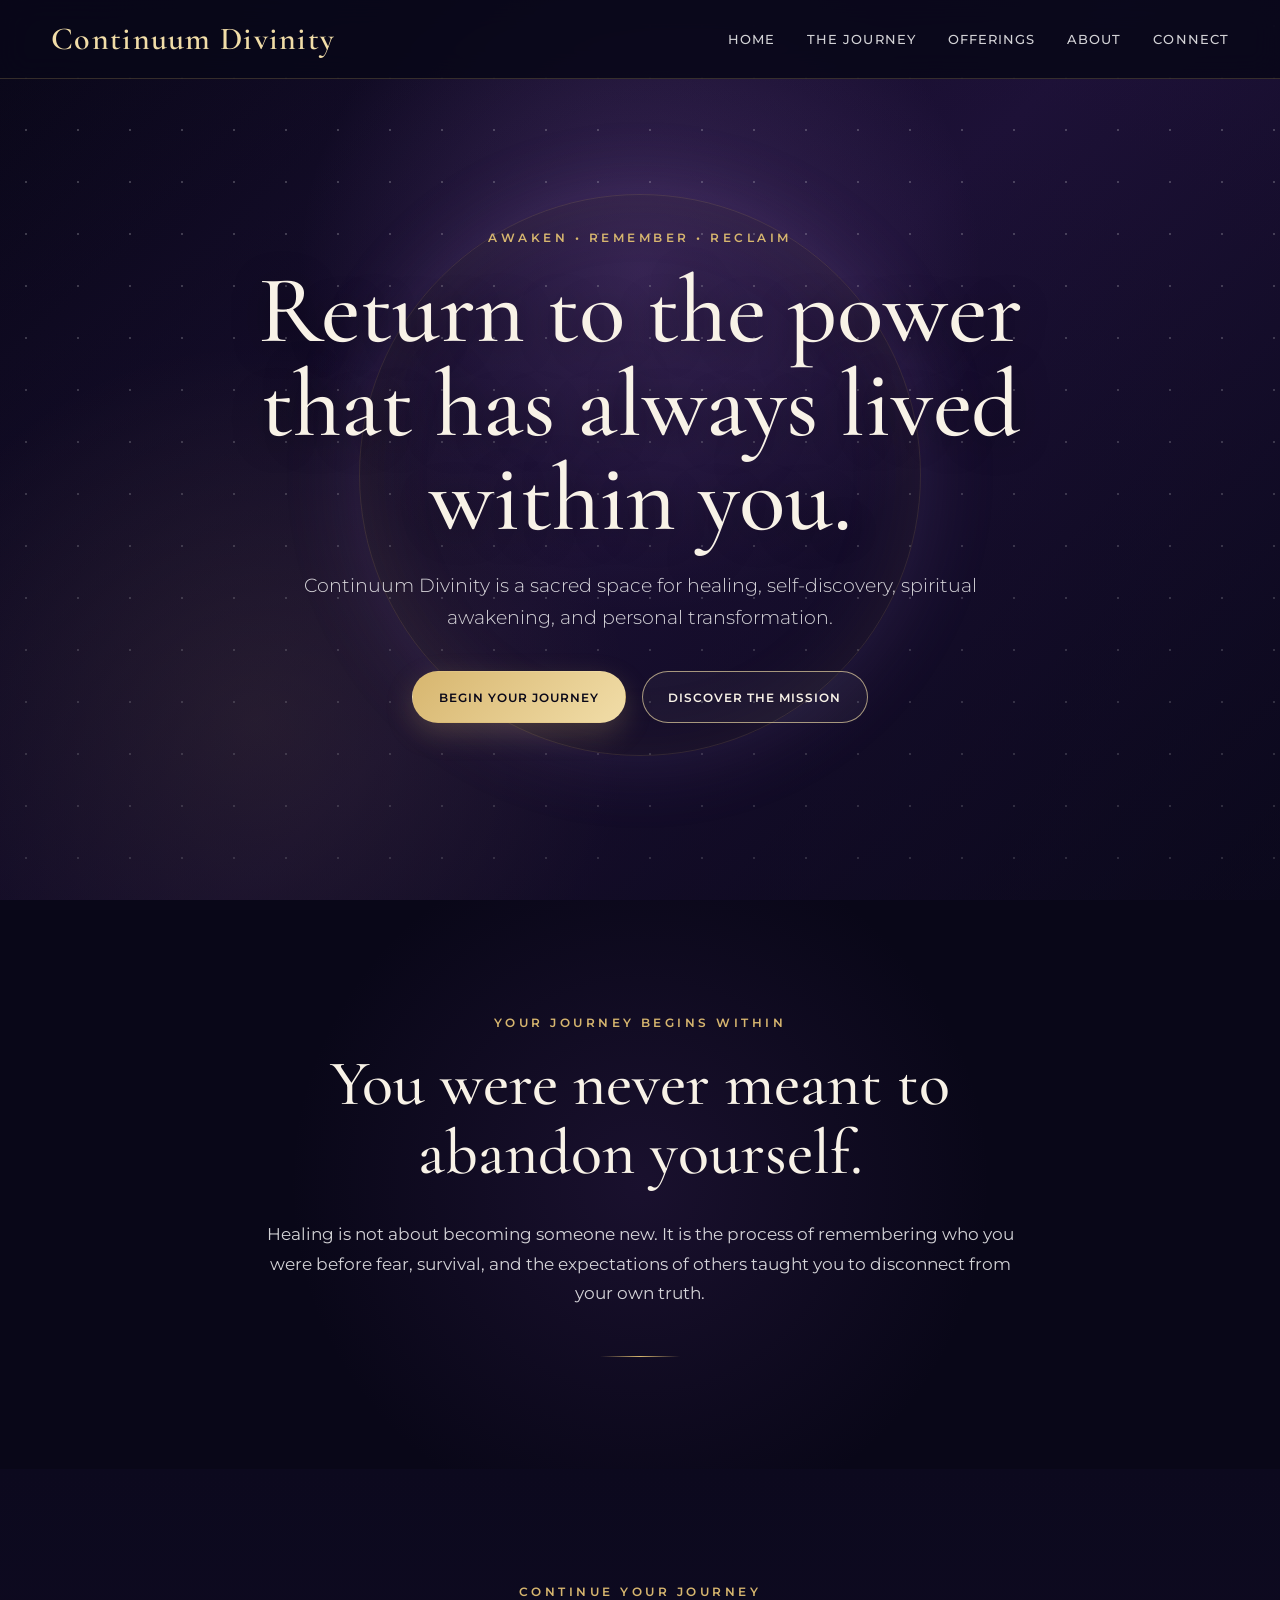
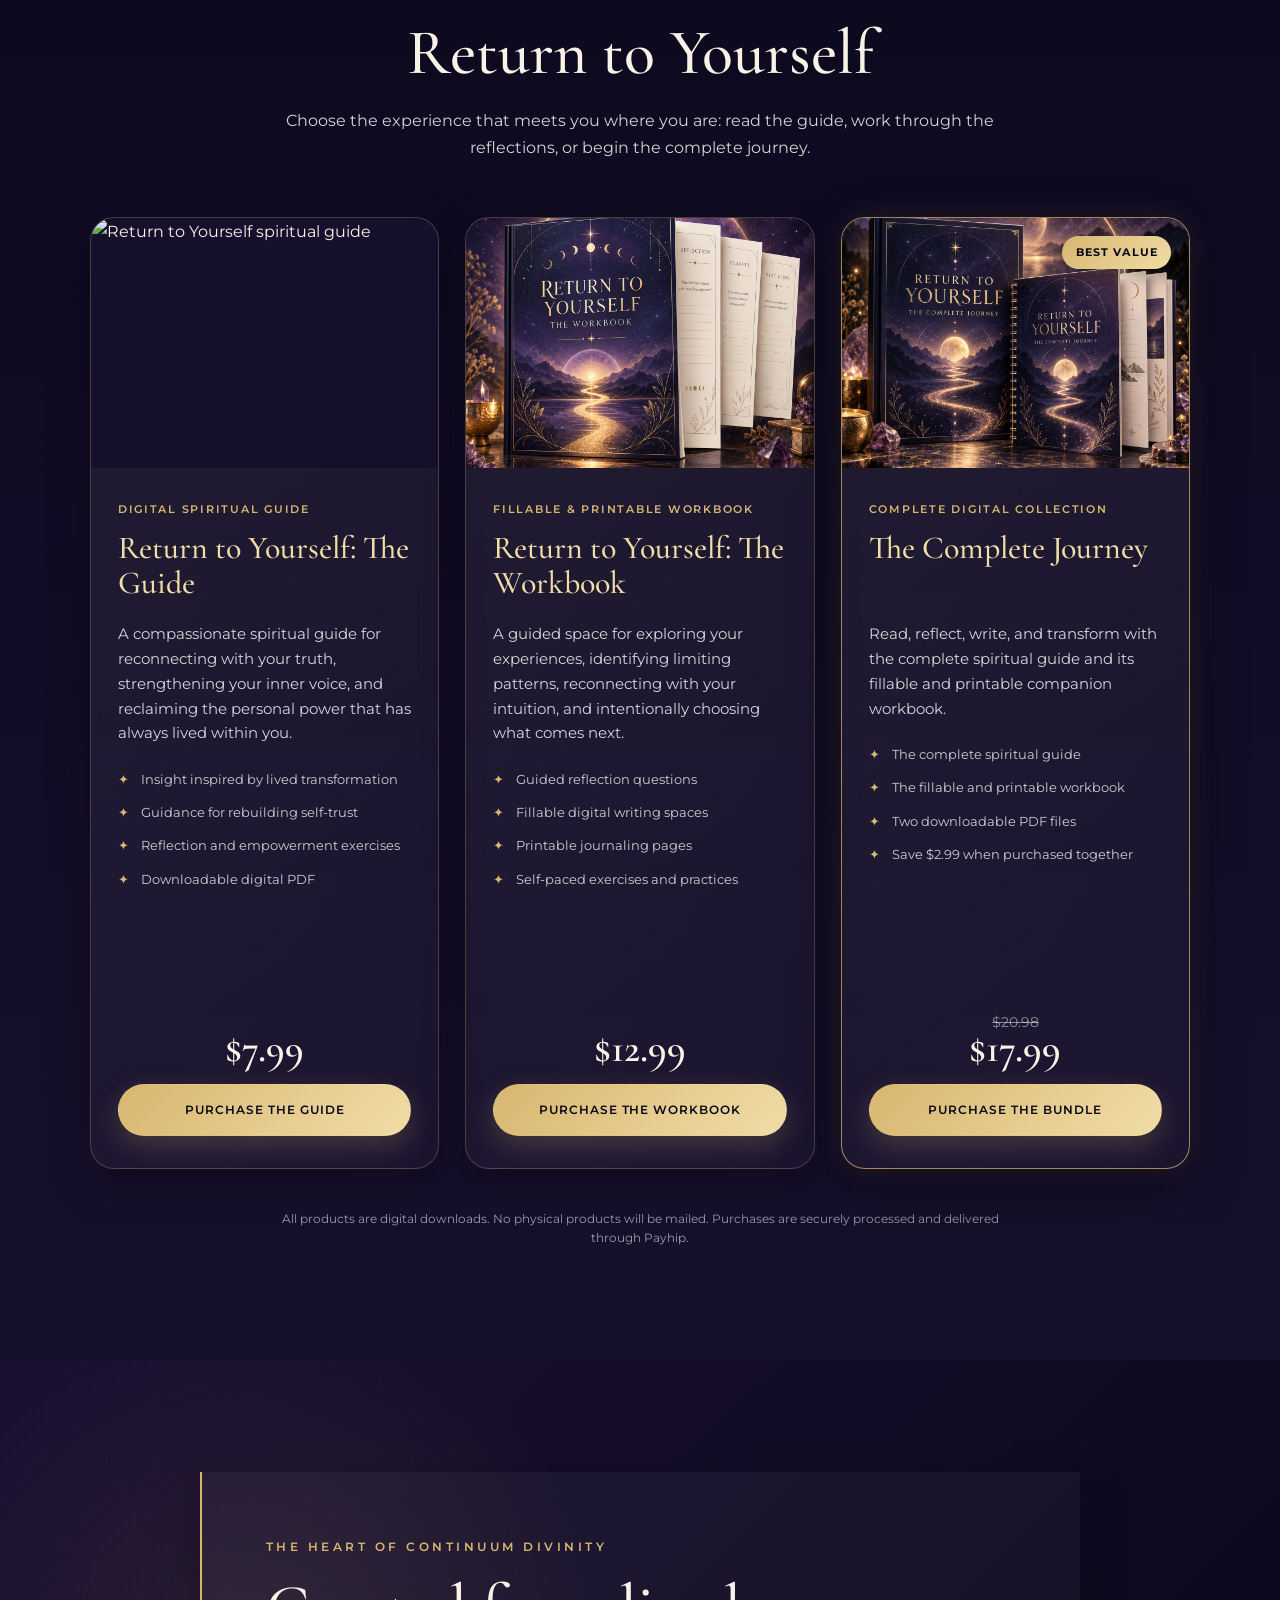
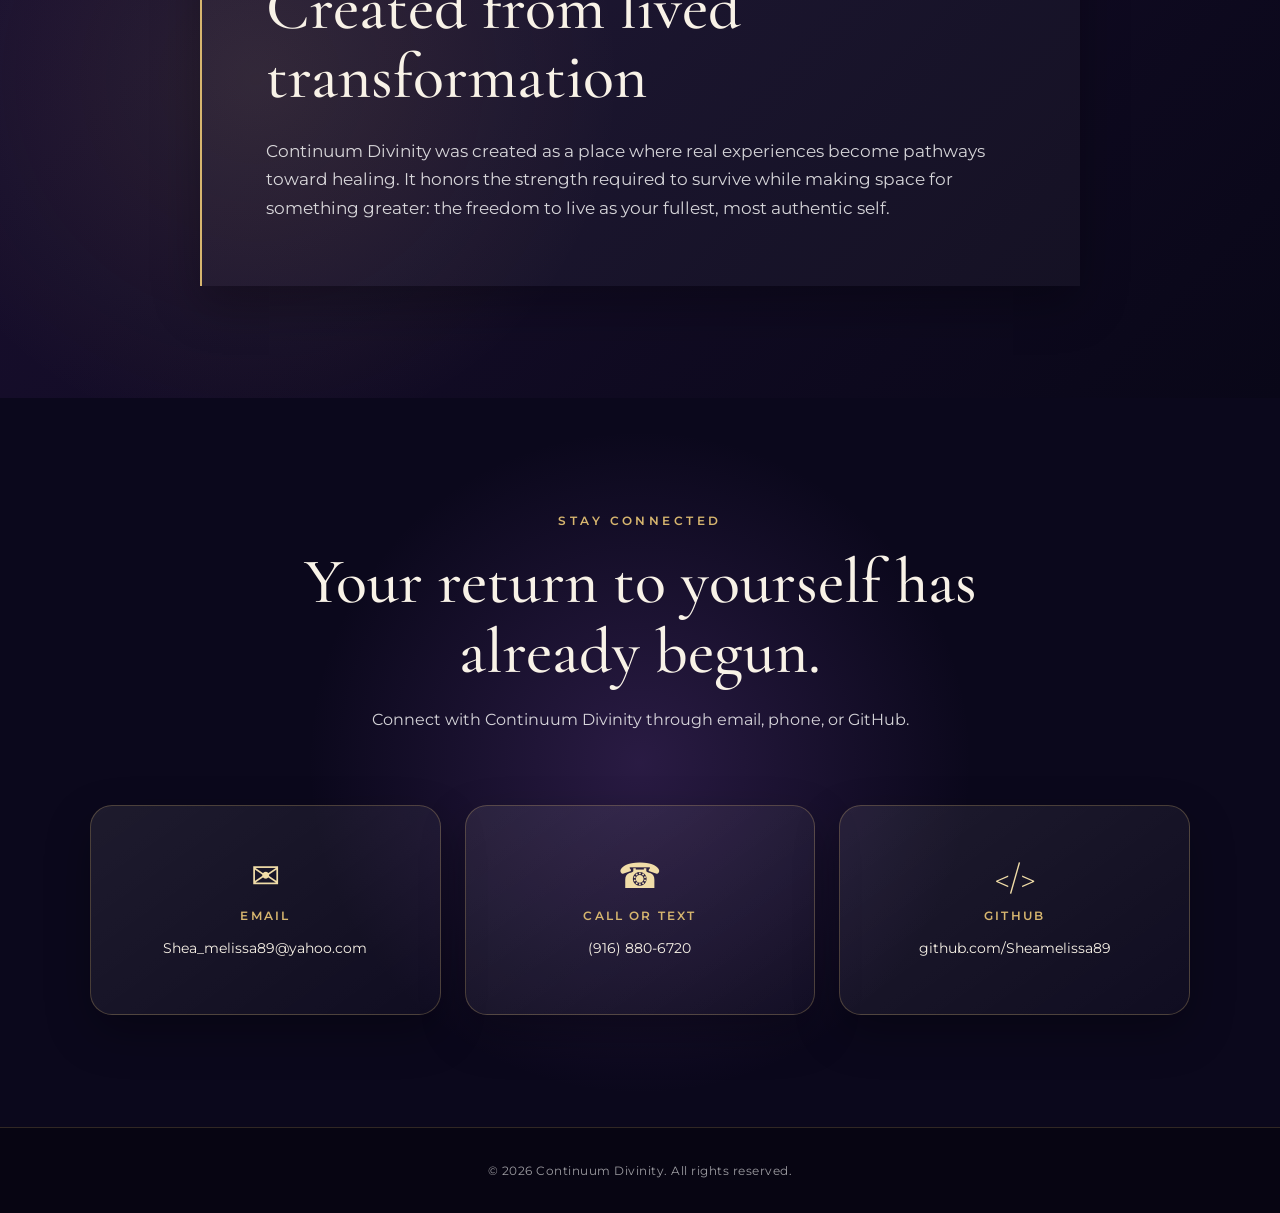
==== index.html @ f12adef7 "Add Continuum Divinity website" ====
<!DOCTYPE html>
<html lang="en">
<head>
    <meta charset="UTF-8">
    <meta name="viewport" content="width=device-width, initial-scale=1.0">

    <meta
        name="description"
        content="Continuum Divinity is a space for spiritual growth, healing, self-discovery, and reclaiming your personal power."
    >

    <title>Continuum Divinity</title>

    <link rel="stylesheet" href="style.css">
</head>

<body>
    <header class="site-header">
        <nav class="navbar">
            <a href="#home" class="logo">Continuum Divinity</a>

            <button
                class="menu-button"
                id="menuButton"
                type="button"
                aria-label="Open navigation menu"
                aria-expanded="false"
            >
                ☰
            </button>

            <ul class="nav-links" id="navLinks">
                <li><a href="#home">Home</a></li>
                <li><a href="#journey">The Journey</a></li>
                <li><a href="#offerings">Offerings</a></li>
                <li><a href="#about">About</a></li>
                <li><a href="#contact">Connect</a></li>
            </ul>
        </nav>
    </header>

    <main>
        <section class="hero" id="home">
            <div class="hero-overlay"></div>

            <div class="hero-content">
                <p class="eyebrow">Awaken • Remember • Reclaim</p>

                <h1>Return to the power that has always lived within you.</h1>

                <p class="hero-description">
                    Continuum Divinity is a sacred space for healing,
                    self-discovery, spiritual awakening, and personal
                    transformation.
                </p>

                <div class="hero-buttons">
                    <a href="#journey" class="button button-primary">
                        Begin Your Journey
                    </a>

                    <a href="#about" class="button button-secondary">
                        Discover the Mission
                    </a>
                </div>
            </div>
        </section>

        <section class="intro-section" id="journey">
            <div class="section-heading">
                <p class="eyebrow">Your journey begins within</p>
                <h2>You were never meant to abandon yourself.</h2>
            </div>

            <p class="section-text">
                Healing is not about becoming someone new. It is the process
                of remembering who you were before fear, survival, and the
                expectations of others taught you to disconnect from your
                own truth.
            </p>
        </section>

        <section class="offerings-section" id="offerings">
    <div class="section-heading">
        <p class="eyebrow">Continue your journey</p>
        <h2>Return to Yourself</h2>

        <p class="offerings-introduction">
            Choose the experience that meets you where you are:
            read the guide, work through the reflections, or begin
            the complete journey.
        </p>
    </div>

    <div class="product-grid">
        <!-- Spiritual Guide -->
        <article class="product-card">
            <div class="product-image-container">
                <img
                    src="images/guide-product.png"
                    alt="Return to Yourself spiritual guide"
                    class="product-image"
                >
            </div>

            <div class="product-content">
                <p class="product-type">Digital Spiritual Guide</p>

                <h3>Return to Yourself: The Guide</h3>

                <p class="product-description">
                    A compassionate spiritual guide for reconnecting
                    with your truth, strengthening your inner voice,
                    and reclaiming the personal power that has always
                    lived within you.
                </p>

                <ul class="product-features">
                    <li>Insight inspired by lived transformation</li>
                    <li>Guidance for rebuilding self-trust</li>
                    <li>Reflection and empowerment exercises</li>
                    <li>Downloadable digital PDF</li>
                </ul>

                <div class="product-purchase">
                    <p class="product-price">$7.99</p>

                    <a
                        href="https://payhip.com/b/JXATS"
                        class="button button-primary product-button"
                        target="_blank"
                        rel="noopener noreferrer"
                    >
                        Purchase the Guide
                    </a>
                </div>
            </div>
        </article>

        <!-- Fillable Workbook -->
        <article class="product-card">
            <div class="product-image-container">
                <img
                    src="images/workbook-product.png"
                    alt="Return to Yourself fillable and printable workbook"
                    class="product-image"
                >
            </div>

            <div class="product-content">
                <p class="product-type">Fillable & Printable Workbook</p>

                <h3>Return to Yourself: The Workbook</h3>

                <p class="product-description">
                    A guided space for exploring your experiences,
                    identifying limiting patterns, reconnecting with
                    your intuition, and intentionally choosing what
                    comes next.
                </p>

                <ul class="product-features">
                    <li>Guided reflection questions</li>
                    <li>Fillable digital writing spaces</li>
                    <li>Printable journaling pages</li>
                    <li>Self-paced exercises and practices</li>
                </ul>

                <div class="product-purchase">
                    <p class="product-price">$12.99</p>

                    <a
                        href="https://payhip.com/b/1yG0b"
                        class="button button-primary product-button"
                        target="_blank"
                        rel="noopener noreferrer"
                    >
                        Purchase the Workbook
                    </a>
                </div>
            </div>
        </article>

        <!-- Complete Bundle -->
        <article class="product-card featured-product">
            <div class="best-value-badge">Best Value</div>

            <div class="product-image-container">
                <img
                    src="images/bundle-product.png"
                    alt="Return to Yourself complete guide and workbook bundle"
                    class="product-image"
                >
            </div>

            <div class="product-content">
                <p class="product-type">Complete Digital Collection</p>

                <h3>The Complete Journey</h3>

                <p class="product-description">
                    Read, reflect, write, and transform with the complete
                    spiritual guide and its fillable and printable
                    companion workbook.
                </p>

                <ul class="product-features">
                    <li>The complete spiritual guide</li>
                    <li>The fillable and printable workbook</li>
                    <li>Two downloadable PDF files</li>
                    <li>Save $2.99 when purchased together</li>
                </ul>

                <div class="product-purchase">
                    <p class="original-price">$20.98</p>
                    <p class="product-price">$17.99</p>

                    <a
                        href="https://payhip.com/b/J2A14"
                        class="button button-primary product-button"
                        target="_blank"
                        rel="noopener noreferrer"
                    >
                        Purchase the Bundle
                    </a>
                </div>
            </div>
        </article>
    </div>

    <p class="digital-product-notice">
        All products are digital downloads. No physical products
        will be mailed. Purchases are securely processed and delivered
        through Payhip.
    </p>
</section>

        <section class="about-section" id="about">
            <div class="about-content">
                <p class="eyebrow">The heart of Continuum Divinity</p>
                <h2>Created from lived transformation</h2>

                <p>
                    Continuum Divinity was created as a place where real
                    experiences become pathways toward healing. It honors the
                    strength required to survive while making space for something
                    greater: the freedom to live as your fullest, most authentic
                    self.
                </p>
            </div>
        </section>

        <section class="contact-section" id="contact">
    <div class="section-heading">
        <p class="eyebrow">Stay connected</p>
        <h2>Your return to yourself has already begun.</h2>

        <p class="contact-introduction">
            Connect with Continuum Divinity through email, phone, or GitHub.
        </p>
    </div>

    <div class="contact-grid">
        <a
            href="mailto:Shea_melissa89@yahoo.com"
            class="contact-card"
            aria-label="Email Continuum Divinity"
        >
            <span class="contact-icon">✉</span>
            <span class="contact-label">Email</span>
            <span class="contact-detail">
                Shea_melissa89@yahoo.com
            </span>
        </a>

        <a
            href="tel:+19168806720"
            class="contact-card"
            aria-label="Call Continuum Divinity"
        >
            <span class="contact-icon">☎</span>
            <span class="contact-label">Call or Text</span>
            <span class="contact-detail">
                (916) 880-6720
            </span>
        </a>

        <a
            href="https://github.com/Sheamelissa89"
            class="contact-card"
            target="_blank"
            rel="noopener noreferrer"
            aria-label="Visit Shea's GitHub profile"
        >
            <span class="contact-icon">&lt;/&gt;</span>
            <span class="contact-label">GitHub</span>
            <span class="contact-detail">
                github.com/Sheamelissa89
            </span>
        </a>
    </div>
        </section>

    </main>

    <footer class="site-footer">
        <p>
            &copy; <span id="currentYear"></span> Continuum Divinity.
            All rights reserved.
        </p>
    </footer>

    <script src="script.js"></script>
</body>
</html>
---- style.css ----
/* Google Fonts */
@import url("https://fonts.googleapis.com/css2?family=Cormorant+Garamond:wght@400;500;600;700&family=Montserrat:wght@300;400;500;600&display=swap");

/* ---------- Global Styles ---------- */

:root {
    --midnight: #090718;
    --deep-purple: #17102d;
    --purple: #4a2d73;
    --lavender: #b9a3d5;
    --gold: #d7b66f;
    --light-gold: #f1dda8;
    --cream: #f8f2e7;
    --white: #ffffff;
    --soft-white: rgba(255, 255, 255, 0.82);
    --glass: rgba(24, 15, 48, 0.72);
    --shadow: 0 18px 45px rgba(0, 0, 0, 0.28);
}

* {
    box-sizing: border-box;
    margin: 0;
    padding: 0;
}

html {
    scroll-behavior: smooth;
}

body {
    background-color: var(--midnight);
    color: var(--cream);
    font-family: "Montserrat", sans-serif;
    line-height: 1.7;
    overflow-x: hidden;
}

h1,
h2,
h3,
.logo {
    font-family: "Cormorant Garamond", serif;
}

a {
    color: inherit;
    text-decoration: none;
}

button,
a {
    -webkit-tap-highlight-color: transparent;
}

section {
    scroll-margin-top: 85px;
}

/* ---------- Navigation ---------- */

.site-header {
    position: fixed;
    top: 0;
    left: 0;
    z-index: 1000;
    width: 100%;
    background: rgba(9, 7, 24, 0.88);
    border-bottom: 1px solid rgba(215, 182, 111, 0.22);
    backdrop-filter: blur(14px);
}

.navbar {
    width: min(1180px, 92%);
    min-height: 78px;
    margin: 0 auto;
    display: flex;
    align-items: center;
    justify-content: space-between;
    gap: 2rem;
}

.logo {
    color: var(--light-gold);
    font-size: clamp(1.55rem, 3vw, 2rem);
    font-weight: 600;
    letter-spacing: 0.04em;
    white-space: nowrap;
}

.nav-links {
    display: flex;
    align-items: center;
    gap: 2rem;
    list-style: none;
}

.nav-links a {
    position: relative;
    color: var(--soft-white);
    font-size: 0.82rem;
    font-weight: 500;
    letter-spacing: 0.08em;
    text-transform: uppercase;
    transition: color 0.3s ease;
}

.nav-links a::after {
    position: absolute;
    right: 0;
    bottom: -7px;
    left: 0;
    width: 0;
    height: 1px;
    margin: auto;
    background-color: var(--gold);
    content: "";
    transition: width 0.3s ease;
}

.nav-links a:hover,
.nav-links a:focus {
    color: var(--light-gold);
}

.nav-links a:hover::after,
.nav-links a:focus::after {
    width: 100%;
}

.menu-button {
    display: none;
    border: 0;
    background: transparent;
    color: var(--light-gold);
    cursor: pointer;
    font-size: 1.8rem;
}

/* ---------- Hero Section ---------- */

.hero {
    position: relative;
    min-height: 100vh;
    padding: 130px 7% 80px;
    display: flex;
    align-items: center;
    justify-content: center;
    isolation: isolate;
    overflow: hidden;
    text-align: center;
    background:
        radial-gradient(
            circle at 50% 30%,
            rgba(151, 105, 197, 0.32),
            transparent 38%
        ),
        radial-gradient(
            circle at 20% 80%,
            rgba(215, 182, 111, 0.15),
            transparent 30%
        ),
        linear-gradient(135deg, #090718 0%, #21133d 52%, #0d0a20 100%);
}

.hero::before {
    position: absolute;
    z-index: -2;
    inset: 0;
    opacity: 0.32;
    background-image:
        radial-gradient(circle, rgba(255, 255, 255, 0.8) 1px, transparent 1px);
    background-size: 52px 52px;
    content: "";
}

.hero::after {
    position: absolute;
    z-index: -1;
    width: 560px;
    height: 560px;
    border: 1px solid rgba(215, 182, 111, 0.16);
    border-radius: 50%;
    box-shadow:
        0 0 80px rgba(162, 118, 211, 0.16),
        inset 0 0 80px rgba(215, 182, 111, 0.08);
    content: "";
}

.hero-overlay {
    position: absolute;
    z-index: -1;
    inset: 0;
    background: linear-gradient(
        to bottom,
        rgba(9, 7, 24, 0.12),
        rgba(9, 7, 24, 0.48)
    );
}

.hero-content {
    position: relative;
    z-index: 2;
    width: min(870px, 100%);
    padding: 3rem;
}

.eyebrow {
    margin-bottom: 1rem;
    color: var(--gold);
    font-size: 0.78rem;
    font-weight: 600;
    letter-spacing: 0.28em;
    text-transform: uppercase;
}

.hero h1 {
    margin-bottom: 1.5rem;
    color: var(--cream);
    font-size: clamp(3.2rem, 7.5vw, 6.5rem);
    font-weight: 500;
    line-height: 0.98;
    text-shadow: 0 5px 35px rgba(0, 0, 0, 0.45);
}

.hero-description {
    max-width: 700px;
    margin: 0 auto 2.3rem;
    color: var(--soft-white);
    font-size: clamp(1rem, 2vw, 1.18rem);
    font-weight: 300;
}

.hero-buttons {
    display: flex;
    flex-wrap: wrap;
    justify-content: center;
    gap: 1rem;
}

/* ---------- Buttons ---------- */

.button {
    min-width: 195px;
    padding: 0.9rem 1.6rem;
    display: inline-flex;
    align-items: center;
    justify-content: center;
    border: 1px solid transparent;
    border-radius: 50px;
    font-size: 0.78rem;
    font-weight: 600;
    letter-spacing: 0.08em;
    text-transform: uppercase;
    transition:
        transform 0.3s ease,
        background-color 0.3s ease,
        color 0.3s ease,
        box-shadow 0.3s ease;
}

.button:hover,
.button:focus {
    transform: translateY(-3px);
}

.button-primary {
    background: linear-gradient(135deg, var(--gold), var(--light-gold));
    color: var(--midnight);
    box-shadow: 0 10px 28px rgba(215, 182, 111, 0.22);
}

.button-primary:hover,
.button-primary:focus {
    box-shadow: 0 14px 35px rgba(215, 182, 111, 0.36);
}

.button-secondary {
    border-color: rgba(241, 221, 168, 0.65);
    background-color: rgba(255, 255, 255, 0.04);
    color: var(--cream);
}

.button-secondary:hover,
.button-secondary:focus {
    background-color: var(--cream);
    color: var(--midnight);
}

/* ---------- Shared Section Styles ---------- */

.intro-section,
.offerings-section,
.about-section,
.contact-section {
    padding: 7rem 7%;
}

.section-heading {
    max-width: 780px;
    margin: 0 auto 2rem;
    text-align: center;
}

.section-heading h2,
.about-content h2 {
    color: var(--cream);
    font-size: clamp(2.5rem, 5vw, 4.2rem);
    font-weight: 500;
    line-height: 1.08;
}

.section-text {
    max-width: 760px;
    margin: 0 auto;
    color: var(--soft-white);
    font-size: 1.08rem;
    text-align: center;
}

/* ---------- Journey Introduction ---------- */

.intro-section {
    position: relative;
    background:
        radial-gradient(
            circle at center,
            rgba(92, 54, 133, 0.2),
            transparent 50%
        ),
        var(--midnight);
}

.intro-section::after {
    width: 80px;
    height: 1px;
    margin: 3rem auto 0;
    display: block;
    background: linear-gradient(
        to right,
        transparent,
        var(--gold),
        transparent
    );
    content: "";
}

/* ---------- Offerings ---------- */

.offerings-section {
    background: linear-gradient(180deg, #0c091e 0%, #17102d 100%);
}

.card-grid {
    width: min(1150px, 100%);
    margin: 3.5rem auto 0;
    display: grid;
    grid-template-columns: repeat(3, 1fr);
    gap: 1.5rem;
}

.offering-card {
    min-height: 285px;
    padding: 2.5rem 2rem;
    display: flex;
    flex-direction: column;
    justify-content: center;
    border: 1px solid rgba(215, 182, 111, 0.22);
    border-radius: 22px;
    background:
        linear-gradient(
            145deg,
            rgba(255, 255, 255, 0.07),
            rgba(255, 255, 255, 0.02)
        );
    box-shadow: var(--shadow);
    transition:
        transform 0.35s ease,
        border-color 0.35s ease;
}

.offering-card:hover {
    transform: translateY(-8px);
    border-color: rgba(215, 182, 111, 0.58);
}

.offering-card h3 {
    margin-bottom: 1rem;
    color: var(--light-gold);
    font-size: 2rem;
    font-weight: 500;
}

.offering-card p {
    color: var(--soft-white);
    font-size: 0.95rem;
}
/* ---------- Product Storefront ---------- */

.offerings-introduction {
    max-width: 720px;
    margin: 1.25rem auto 0;
    color: var(--soft-white);
    font-size: 1rem;
}

.product-grid {
    width: min(1250px, 100%);
    margin: 3.5rem auto 0;
    display: grid;
    grid-template-columns: repeat(3, 1fr);
    align-items: stretch;
    gap: 1.6rem;
}

.product-card {
    position: relative;
    display: flex;
    flex-direction: column;
    overflow: hidden;
    border: 1px solid rgba(215, 182, 111, 0.25);
    border-radius: 24px;
    background:
        linear-gradient(
            145deg,
            rgba(255, 255, 255, 0.075),
            rgba(255, 255, 255, 0.025)
        );
    box-shadow: var(--shadow);
    transition:
        transform 0.35s ease,
        border-color 0.35s ease,
        box-shadow 0.35s ease;
}

.product-card:hover {
    transform: translateY(-8px);
    border-color: rgba(215, 182, 111, 0.65);
    box-shadow: 0 24px 55px rgba(0, 0, 0, 0.38);
}

.featured-product {
    border-color: rgba(215, 182, 111, 0.7);
    box-shadow:
        0 20px 55px rgba(0, 0, 0, 0.38),
        0 0 28px rgba(215, 182, 111, 0.12);
}

.best-value-badge {
    position: absolute;
    top: 18px;
    right: 18px;
    z-index: 3;
    padding: 0.45rem 0.85rem;
    border-radius: 50px;
    background: linear-gradient(
        135deg,
        var(--gold),
        var(--light-gold)
    );
    color: var(--midnight);
    font-size: 0.68rem;
    font-weight: 700;
    letter-spacing: 0.1em;
    text-transform: uppercase;
    box-shadow: 0 8px 20px rgba(0, 0, 0, 0.25);
}

.product-image-container {
    position: relative;
    aspect-ratio: 1 / 1;
    overflow: hidden;
    background-color: var(--deep-purple);
}

.product-image {
    width: 100%;
    height: 100%;
    display: block;
    object-fit: cover;
    transition: transform 0.5s ease;
}

.product-card:hover .product-image {
    transform: scale(1.035);
}

.product-content {
    height: 100%;
    padding: 2rem 1.7rem;
    display: flex;
    flex-direction: column;
}

.product-type {
    margin-bottom: 0.7rem;
    color: var(--gold);
    font-size: 0.68rem;
    font-weight: 600;
    letter-spacing: 0.16em;
    text-transform: uppercase;
}

.product-card h3 {
    min-height: 4.8rem;
    margin-bottom: 1rem;
    color: var(--light-gold);
    font-size: 2rem;
    font-weight: 500;
    line-height: 1.1;
}

.product-description {
    margin-bottom: 1.35rem;
    color: var(--soft-white);
    font-size: 0.91rem;
}

.product-features {
    margin: 0 0 1.8rem;
    padding: 0;
    list-style: none;
}

.product-features li {
    position: relative;
    margin-bottom: 0.65rem;
    padding-left: 1.45rem;
    color: rgba(255, 255, 255, 0.78);
    font-size: 0.84rem;
}

.product-features li::before {
    position: absolute;
    top: 0;
    left: 0;
    color: var(--gold);
    content: "✦";
}

.product-purchase {
    margin-top: auto;
    text-align: center;
}

.original-price {
    margin-bottom: -0.4rem;
    color: rgba(255, 255, 255, 0.5);
    font-size: 0.85rem;
    text-decoration: line-through;
}

.product-price {
    margin-bottom: 1rem;
    color: var(--cream);
    font-family: "Cormorant Garamond", serif;
    font-size: 2.5rem;
    font-weight: 600;
    line-height: 1;
}

.product-button {
    width: 100%;
    min-width: 0;
}

.digital-product-notice {
    max-width: 760px;
    margin: 2.5rem auto 0;
    color: rgba(255, 255, 255, 0.58);
    font-size: 0.76rem;
    line-height: 1.6;
    text-align: center;
}

/* ---------- About ---------- */

.about-section {
    position: relative;
    display: flex;
    align-items: center;
    justify-content: center;
    background:
        radial-gradient(
            circle at 20% 50%,
            rgba(215, 182, 111, 0.11),
            transparent 34%
        ),
        linear-gradient(135deg, #1b1032, #090718);
}

.about-content {
    width: min(880px, 100%);
    padding: 4rem;
    border-left: 2px solid var(--gold);
    background: rgba(255, 255, 255, 0.035);
    box-shadow: var(--shadow);
}

.about-content h2 {
    margin-bottom: 1.6rem;
}

.about-content p:last-child {
    color: var(--soft-white);
    font-size: 1.05rem;
}

/* ---------- Contact ---------- */

.contact-section {
    min-height: 480px;
    display: flex;
    flex-direction: column;
    align-items: center;
    justify-content: center;
    background:
        radial-gradient(
            circle at center,
            rgba(121, 76, 169, 0.28),
            transparent 45%
        ),
        #0b081c;
    text-align: center;
}
/* ---------- Contact Information ---------- */

.contact-introduction {
    max-width: 650px;
    margin: 1.25rem auto 0;
    color: var(--soft-white);
    font-size: 1rem;
}

.contact-grid {
    width: min(1100px, 100%);
    margin-top: 2.5rem;
    display: grid;
    grid-template-columns: repeat(3, 1fr);
    gap: 1.5rem;
}

.contact-card {
    min-height: 210px;
    padding: 2rem 1.4rem;
    display: flex;
    flex-direction: column;
    align-items: center;
    justify-content: center;
    border: 1px solid rgba(215, 182, 111, 0.28);
    border-radius: 22px;
    background:
        linear-gradient(
            145deg,
            rgba(255, 255, 255, 0.08),
            rgba(255, 255, 255, 0.025)
        );
    box-shadow: var(--shadow);
    transition:
        transform 0.35s ease,
        border-color 0.35s ease,
        background-color 0.35s ease;
}

.contact-card:hover,
.contact-card:focus {
    transform: translateY(-7px);
    border-color: var(--gold);
    background-color: rgba(215, 182, 111, 0.08);
}

.contact-icon {
    margin-bottom: 0.75rem;
    color: var(--light-gold);
    font-family: "Cormorant Garamond", serif;
    font-size: 2.2rem;
    line-height: 1;
}

.contact-label {
    margin-bottom: 0.55rem;
    color: var(--gold);
    font-size: 0.76rem;
    font-weight: 600;
    letter-spacing: 0.18em;
    text-transform: uppercase;
}

.contact-detail {
    max-width: 100%;
    color: var(--cream);
    font-size: 0.9rem;
    overflow-wrap: anywhere;
}

/* ---------- Footer ---------- */

.site-footer {
    padding: 2rem 7%;
    border-top: 1px solid rgba(215, 182, 111, 0.2);
    background-color: #070512;
    color: rgba(255, 255, 255, 0.6);
    font-size: 0.78rem;
    letter-spacing: 0.04em;
    text-align: center;
}

/* ---------- Tablet ---------- */

@media (max-width: 900px) {
    .menu-button {
        display: block;
    }

    .contact-grid {
        grid-template-columns: 1fr;
        max-width: 620px;
    }

    .contact-card {
        min-height: 175px;
    }

    .nav-links {
        position: absolute;
        top: 78px;

.contact-card {
    min-height: 175px;
} 
    }

    .nav-links {
        position: absolute;
        top: 78px;
        right: 0;
        left: 0;
        padding: 2rem;
        display: none;
        flex-direction: column;
        gap: 1.4rem;
        border-bottom: 1px solid rgba(215, 182, 111, 0.2);
        background-color: rgba(9, 7, 24, 0.98);
    }

    .nav-links.active {
        display: flex;
    }

    .card-grid {
        grid-template-columns: 1fr;
        max-width: 620px;
    }

    .offering-card {
        min-height: auto;
    }
}

/* ---------- Mobile ---------- */

@media (max-width: 600px) {
    .navbar {
        min-height: 70px;
    }

    .logo {
        font-size: 1.45rem;
    }

    .nav-links {
        top: 70px;
    }

    .hero {
        min-height: 100svh;
        padding: 110px 6% 70px;
    }

    .hero::after {
        width: 340px;
        height: 340px;
    }

    .hero-content {
        padding: 1rem 0;
    }

    .hero h1 {
        font-size: clamp(3rem, 15vw, 4.3rem);
    }

    .hero-buttons {
        flex-direction: column;
        align-items: center;
    }

    .button {
        width: min(290px, 100%);
    }

    .intro-section,
    .offerings-section,
    .about-section,
    .contact-section {
        padding: 5rem 6%;
    }

    .about-content {
        padding: 2.2rem 1.6rem;
    }
}

/* ---------- Reduced Motion Accessibility ---------- */

@media (prefers-reduced-motion: reduce) {
    html {
        scroll-behavior: auto;
    }

    *,
    *::before,
    *::after {
        transition-duration: 0.01ms !important;
    }
}
/* Product Storefront Responsive Layout */

@media (max-width: 1000px) {
    .product-grid {
        max-width: 680px;
        grid-template-columns: 1fr;
    }

    .product-card h3 {
        min-height: auto;
    }
}

@media (max-width: 600px) {
    .product-content {
        padding: 1.7rem 1.3rem;
    }

    .product-card h3 {
        font-size: 1.8rem;
    }

    .product-price {
        font-size: 2.2rem;
    }
}
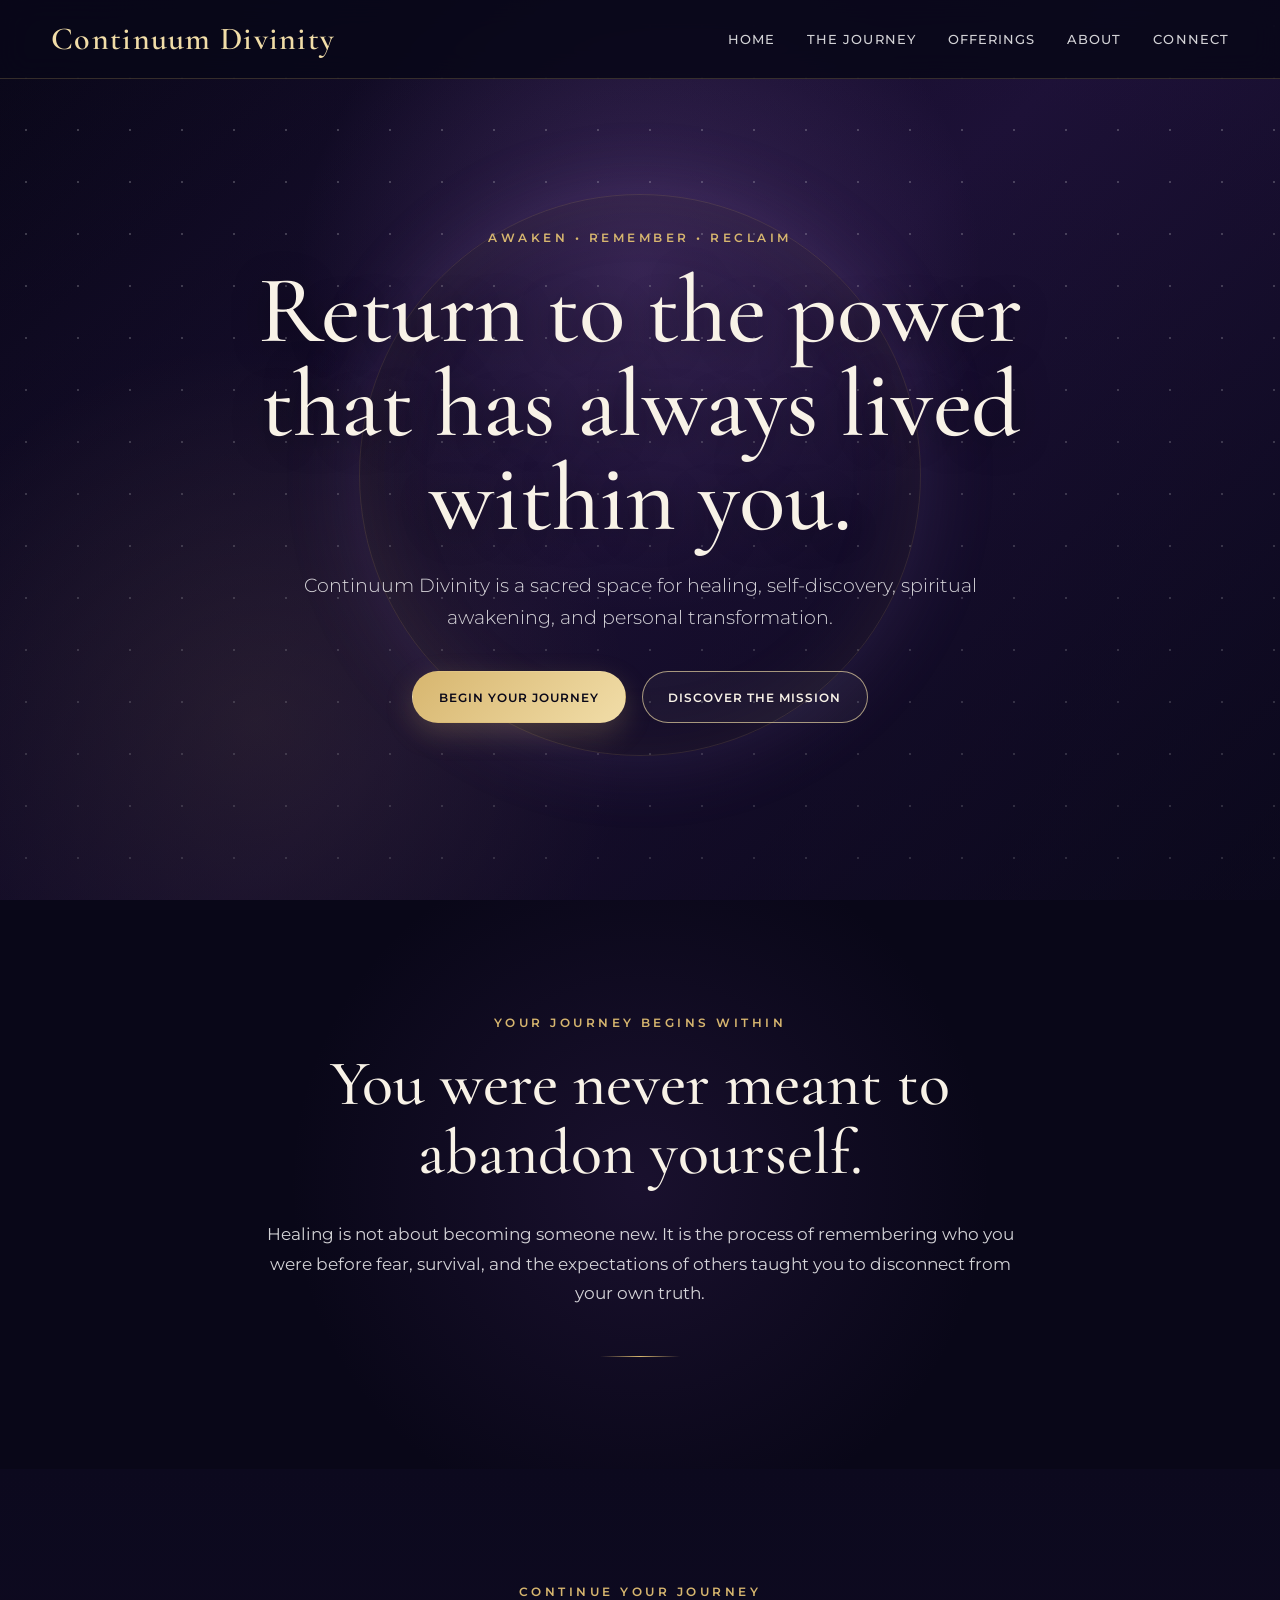
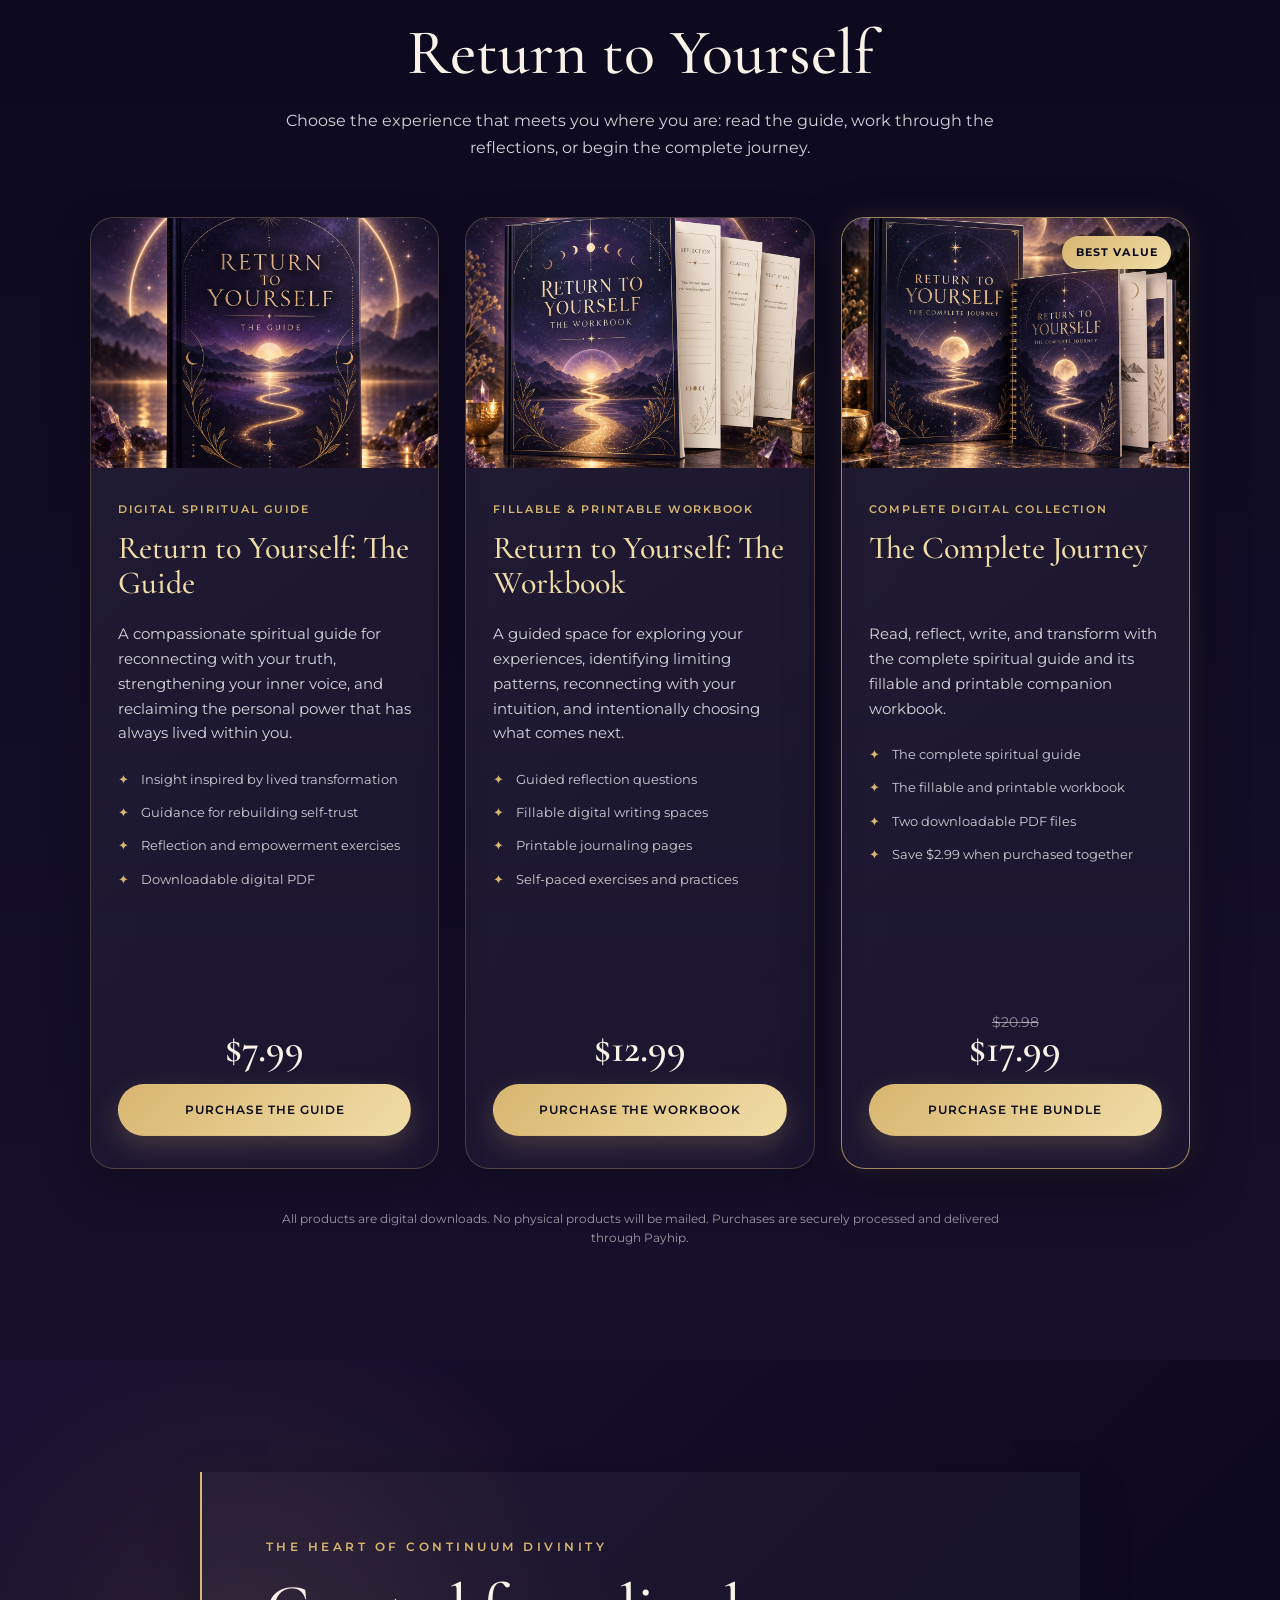
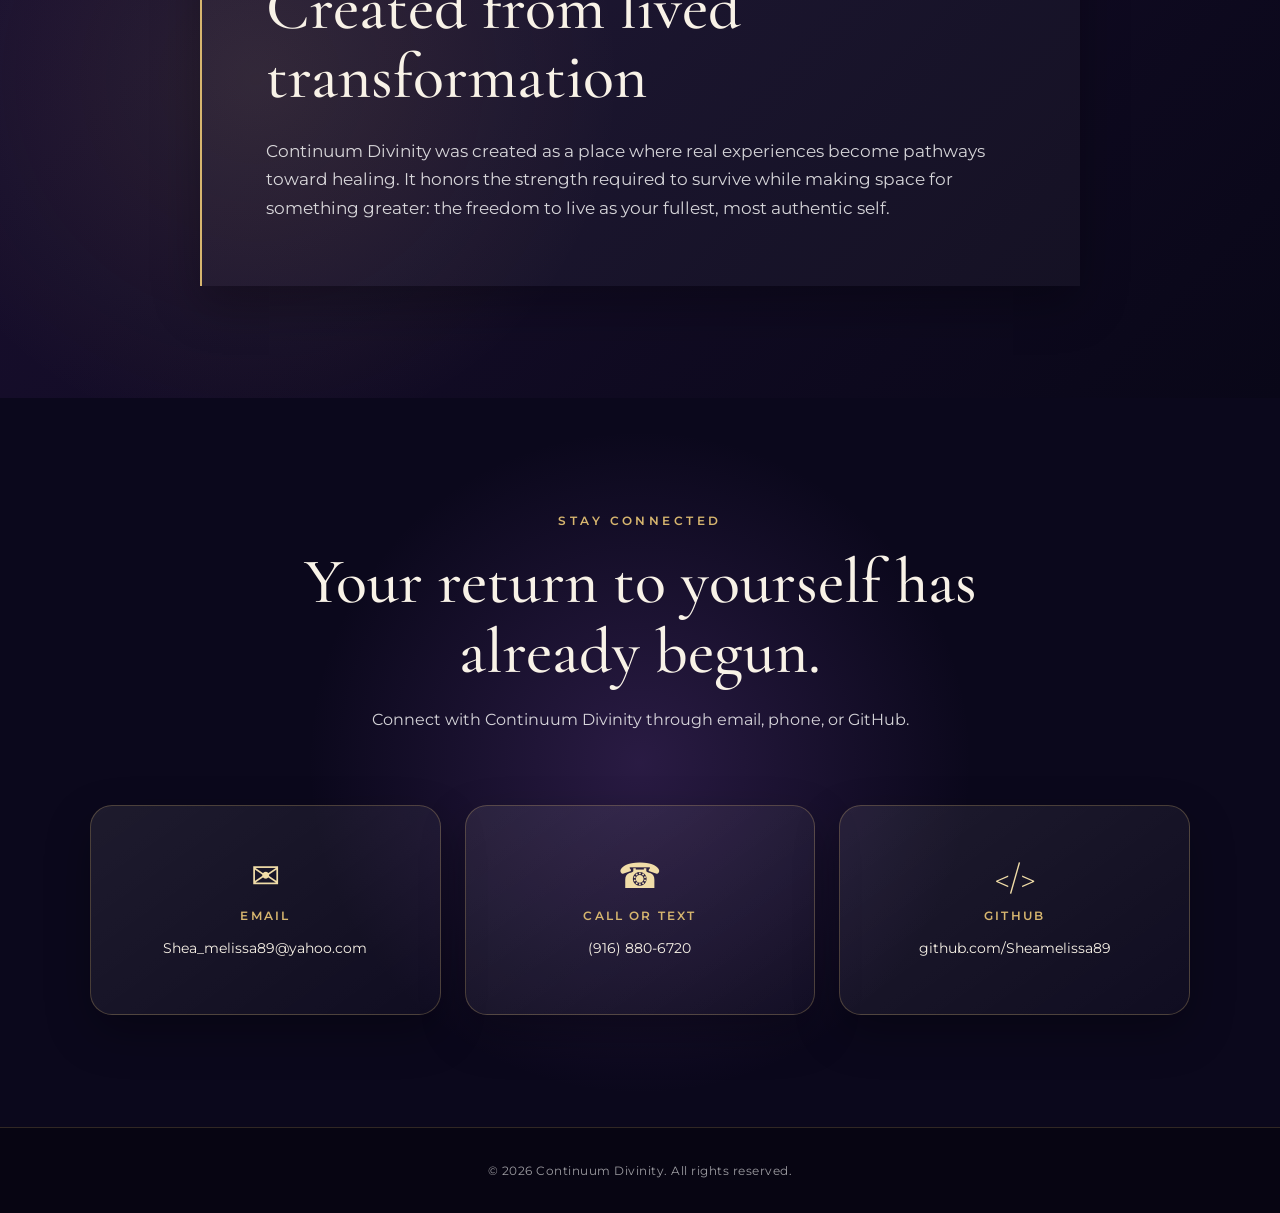
==== commit 41fad9a2: "Fix guide image filename" ====
--- a/index.html
+++ b/index.html
@@ -97,7 +97,7 @@
         <article class="product-card">
             <div class="product-image-container">
                 <img
-                    src="images/guide-product.png"
+                    src="images/Guide-product.png"
                     alt="Return to Yourself spiritual guide"
                     class="product-image"
                 >
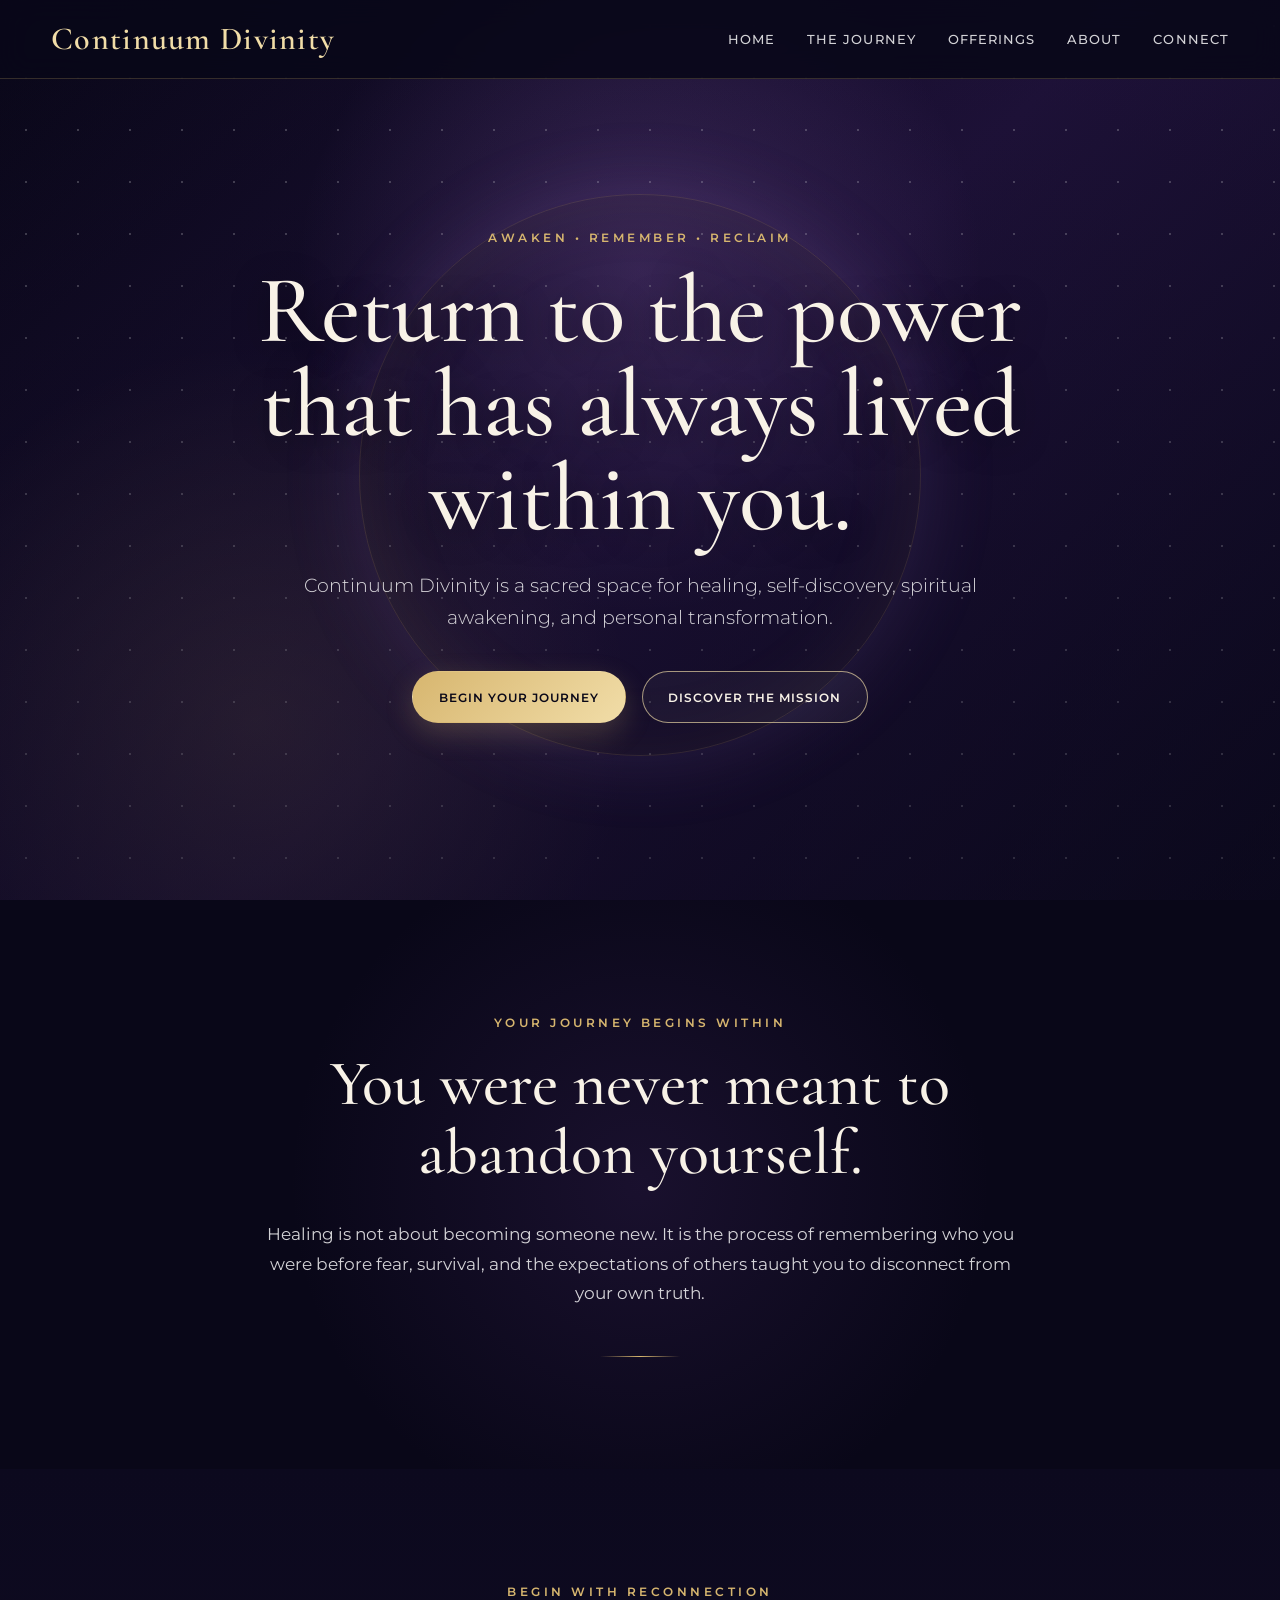
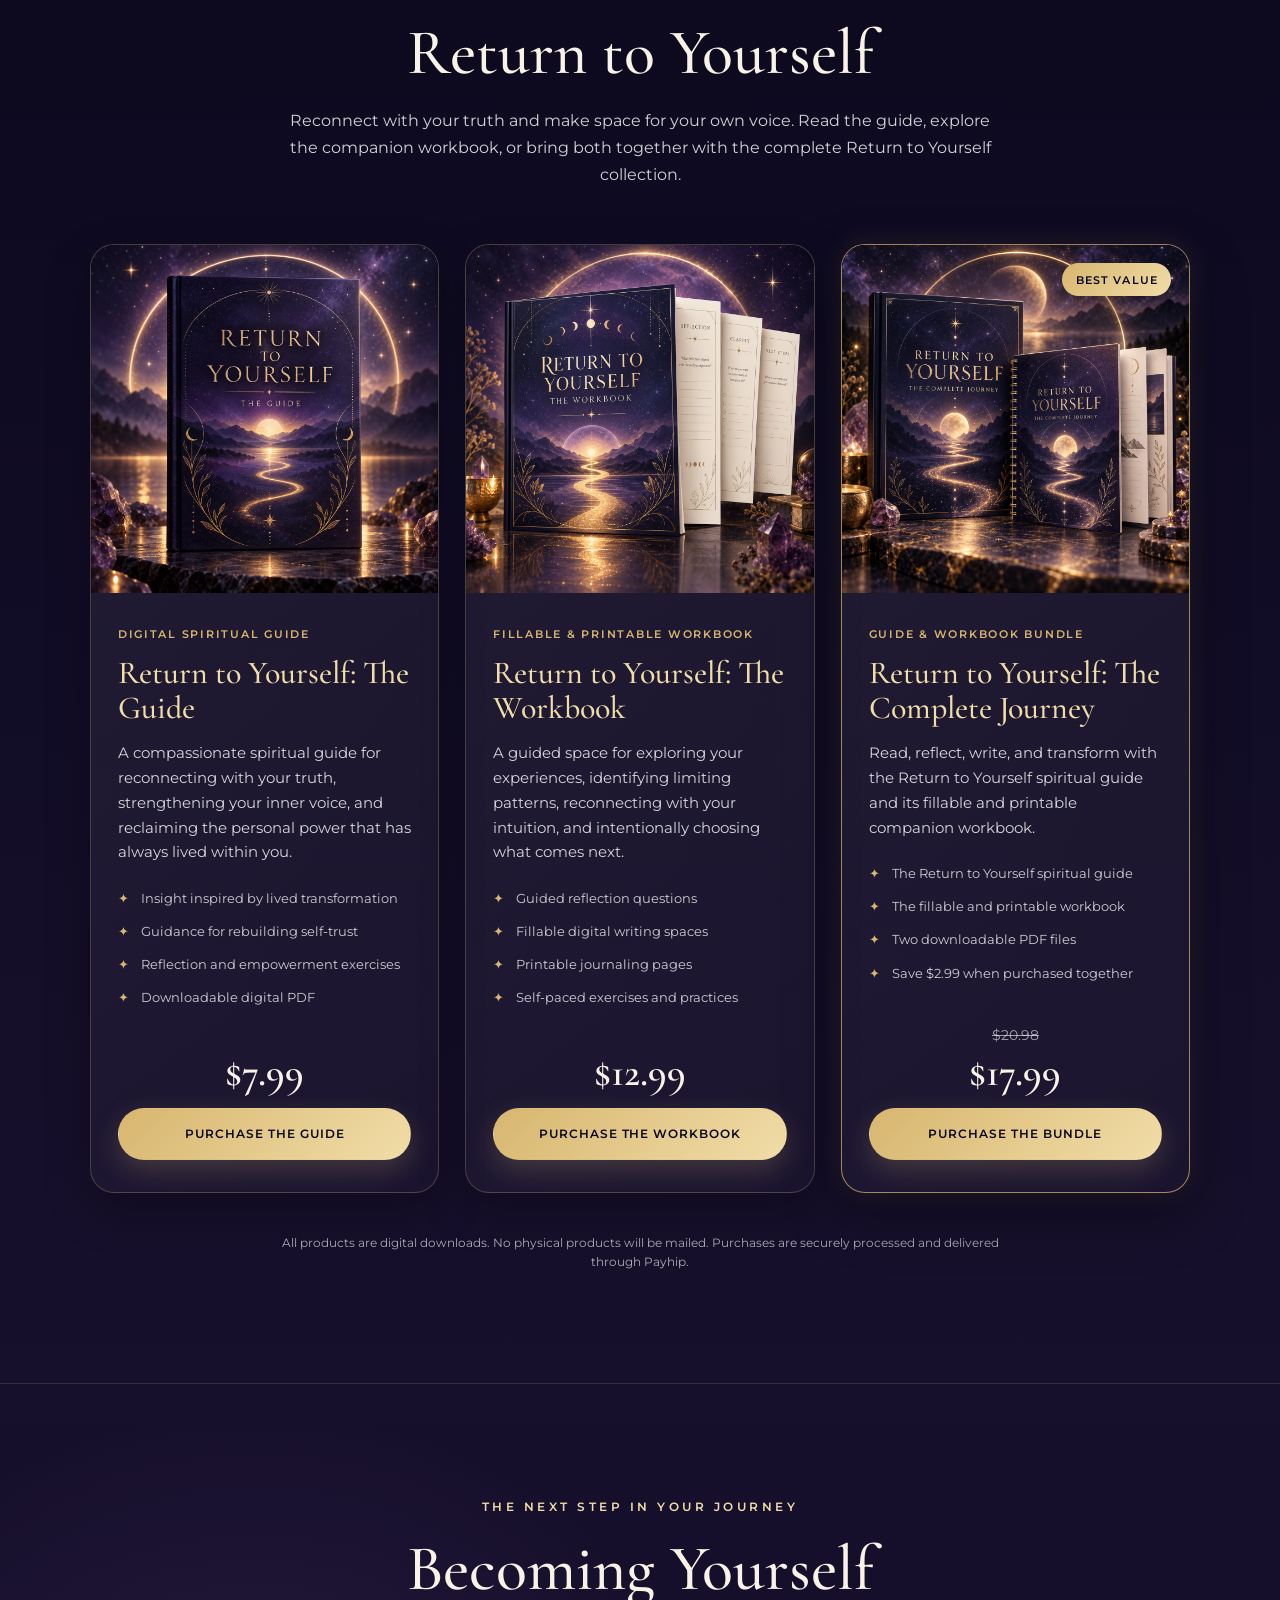
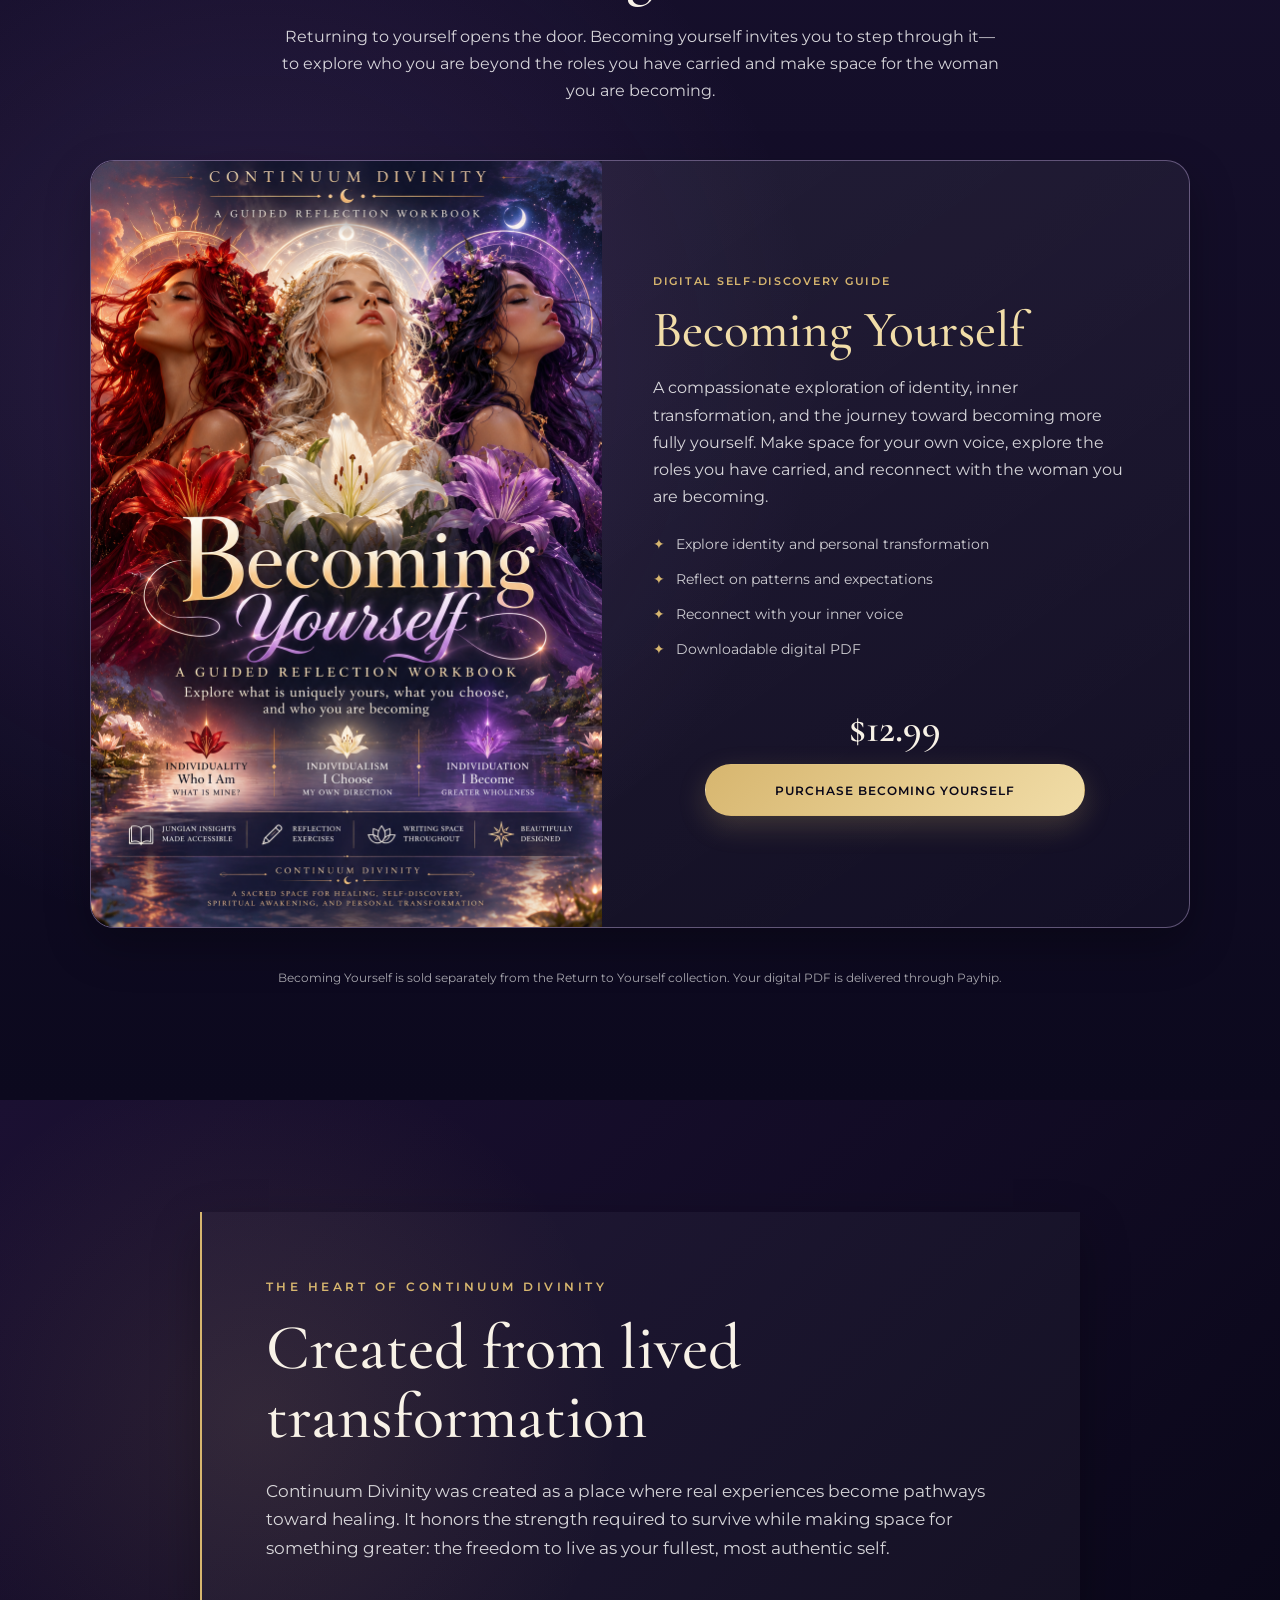
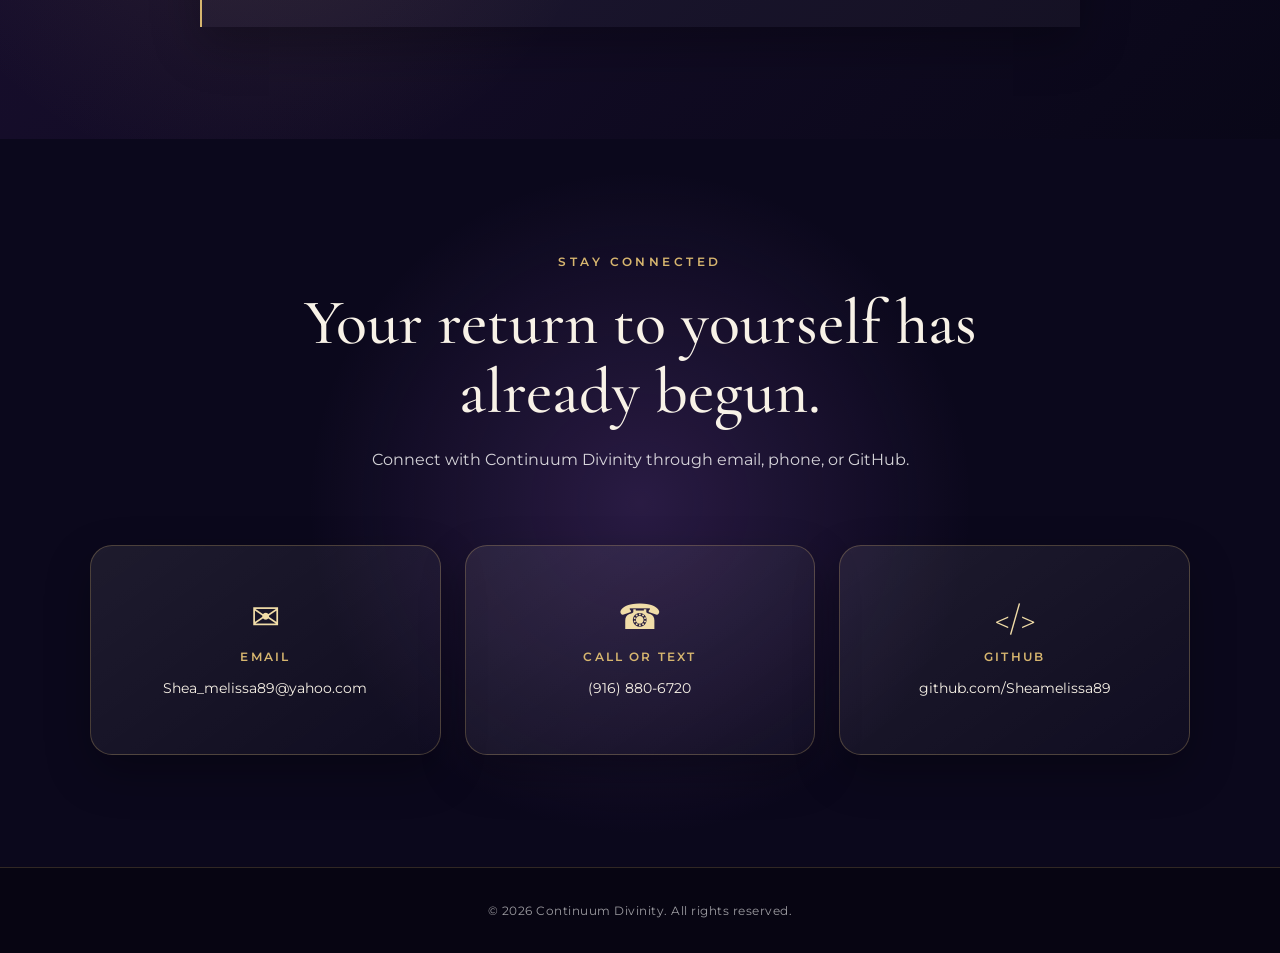
==== commit 3b0ea361: "Add Becoming Yourself guide and organize offerings" ====
--- a/index.html
+++ b/index.html
@@ -10,7 +10,6 @@
     >
 
     <title>Continuum Divinity</title>
-
     <link rel="stylesheet" href="style.css">
 </head>
 
@@ -80,160 +79,226 @@
             </p>
         </section>
 
+        <!-- Return to Yourself collection -->
         <section class="offerings-section" id="offerings">
-    <div class="section-heading">
-        <p class="eyebrow">Continue your journey</p>
-        <h2>Return to Yourself</h2>
-
-        <p class="offerings-introduction">
-            Choose the experience that meets you where you are:
-            read the guide, work through the reflections, or begin
-            the complete journey.
-        </p>
-    </div>
-
-    <div class="product-grid">
-        <!-- Spiritual Guide -->
-        <article class="product-card">
-            <div class="product-image-container">
-                <img
-                    src="images/Guide-product.png"
-                    alt="Return to Yourself spiritual guide"
-                    class="product-image"
-                >
-            </div>
-
-            <div class="product-content">
-                <p class="product-type">Digital Spiritual Guide</p>
-
-                <h3>Return to Yourself: The Guide</h3>
-
-                <p class="product-description">
-                    A compassionate spiritual guide for reconnecting
-                    with your truth, strengthening your inner voice,
-                    and reclaiming the personal power that has always
-                    lived within you.
-                </p>
-
-                <ul class="product-features">
-                    <li>Insight inspired by lived transformation</li>
-                    <li>Guidance for rebuilding self-trust</li>
-                    <li>Reflection and empowerment exercises</li>
-                    <li>Downloadable digital PDF</li>
-                </ul>
-
-                <div class="product-purchase">
-                    <p class="product-price">$7.99</p>
-
-                    <a
-                        href="https://payhip.com/b/JXATS"
-                        class="button button-primary product-button"
-                        target="_blank"
-                        rel="noopener noreferrer"
-                    >
-                        Purchase the Guide
-                    </a>
-                </div>
-            </div>
-        </article>
-
-        <!-- Fillable Workbook -->
-        <article class="product-card">
-            <div class="product-image-container">
-                <img
-                    src="images/workbook-product.png"
-                    alt="Return to Yourself fillable and printable workbook"
-                    class="product-image"
-                >
-            </div>
-
-            <div class="product-content">
-                <p class="product-type">Fillable & Printable Workbook</p>
-
-                <h3>Return to Yourself: The Workbook</h3>
-
-                <p class="product-description">
-                    A guided space for exploring your experiences,
-                    identifying limiting patterns, reconnecting with
-                    your intuition, and intentionally choosing what
-                    comes next.
-                </p>
-
-                <ul class="product-features">
-                    <li>Guided reflection questions</li>
-                    <li>Fillable digital writing spaces</li>
-                    <li>Printable journaling pages</li>
-                    <li>Self-paced exercises and practices</li>
-                </ul>
-
-                <div class="product-purchase">
-                    <p class="product-price">$12.99</p>
-
-                    <a
-                        href="https://payhip.com/b/1yG0b"
-                        class="button button-primary product-button"
-                        target="_blank"
-                        rel="noopener noreferrer"
-                    >
-                        Purchase the Workbook
-                    </a>
-                </div>
-            </div>
-        </article>
-
-        <!-- Complete Bundle -->
-        <article class="product-card featured-product">
-            <div class="best-value-badge">Best Value</div>
-
-            <div class="product-image-container">
-                <img
-                    src="images/bundle-product.png"
-                    alt="Return to Yourself complete guide and workbook bundle"
-                    class="product-image"
-                >
-            </div>
-
-            <div class="product-content">
-                <p class="product-type">Complete Digital Collection</p>
-
-                <h3>The Complete Journey</h3>
-
-                <p class="product-description">
-                    Read, reflect, write, and transform with the complete
-                    spiritual guide and its fillable and printable
-                    companion workbook.
-                </p>
-
-                <ul class="product-features">
-                    <li>The complete spiritual guide</li>
-                    <li>The fillable and printable workbook</li>
-                    <li>Two downloadable PDF files</li>
-                    <li>Save $2.99 when purchased together</li>
-                </ul>
-
-                <div class="product-purchase">
-                    <p class="original-price">$20.98</p>
-                    <p class="product-price">$17.99</p>
-
-                    <a
-                        href="https://payhip.com/b/J2A14"
-                        class="button button-primary product-button"
-                        target="_blank"
-                        rel="noopener noreferrer"
-                    >
-                        Purchase the Bundle
-                    </a>
-                </div>
-            </div>
-        </article>
-    </div>
-
-    <p class="digital-product-notice">
-        All products are digital downloads. No physical products
-        will be mailed. Purchases are securely processed and delivered
-        through Payhip.
-    </p>
-</section>
+            <div class="section-heading">
+                <p class="eyebrow">Begin with reconnection</p>
+                <h2>Return to Yourself</h2>
+
+                <p class="offerings-introduction">
+                    Reconnect with your truth and make space for your own voice.
+                    Read the guide, explore the companion workbook, or bring
+                    both together with the complete Return to Yourself collection.
+                </p>
+            </div>
+
+            <div class="product-grid">
+                <!-- Spiritual Guide -->
+                <article class="product-card">
+                    <div class="product-image-container">
+                        <img
+                            src="images/Guide-product.png"
+                            alt="Return to Yourself spiritual guide"
+                            class="product-image"
+                        >
+                    </div>
+
+                    <div class="product-content">
+                        <p class="product-type">Digital Spiritual Guide</p>
+                        <h3>Return to Yourself: The Guide</h3>
+
+                        <p class="product-description">
+                            A compassionate spiritual guide for reconnecting
+                            with your truth, strengthening your inner voice,
+                            and reclaiming the personal power that has always
+                            lived within you.
+                        </p>
+
+                        <ul class="product-features">
+                            <li>Insight inspired by lived transformation</li>
+                            <li>Guidance for rebuilding self-trust</li>
+                            <li>Reflection and empowerment exercises</li>
+                            <li>Downloadable digital PDF</li>
+                        </ul>
+
+                        <div class="product-purchase">
+                            <p class="product-price">$7.99</p>
+
+                            <a
+                                href="https://payhip.com/b/JXATS"
+                                class="button button-primary product-button"
+                                target="_blank"
+                                rel="noopener noreferrer"
+                            >
+                                Purchase the Guide
+                            </a>
+                        </div>
+                    </div>
+                </article>
+
+                <!-- Fillable Workbook -->
+                <article class="product-card">
+                    <div class="product-image-container">
+                        <img
+                            src="images/workbook-product.png"
+                            alt="Return to Yourself fillable and printable workbook"
+                            class="product-image"
+                        >
+                    </div>
+
+                    <div class="product-content">
+                        <p class="product-type">Fillable &amp; Printable Workbook</p>
+                        <h3>Return to Yourself: The Workbook</h3>
+
+                        <p class="product-description">
+                            A guided space for exploring your experiences,
+                            identifying limiting patterns, reconnecting with
+                            your intuition, and intentionally choosing what
+                            comes next.
+                        </p>
+
+                        <ul class="product-features">
+                            <li>Guided reflection questions</li>
+                            <li>Fillable digital writing spaces</li>
+                            <li>Printable journaling pages</li>
+                            <li>Self-paced exercises and practices</li>
+                        </ul>
+
+                        <div class="product-purchase">
+                            <p class="product-price">$12.99</p>
+
+                            <a
+                                href="https://payhip.com/b/1yG0b"
+                                class="button button-primary product-button"
+                                target="_blank"
+                                rel="noopener noreferrer"
+                            >
+                                Purchase the Workbook
+                            </a>
+                        </div>
+                    </div>
+                </article>
+
+                <!-- Guide and Workbook Bundle -->
+                <article class="product-card featured-product">
+                    <div class="best-value-badge">Best Value</div>
+
+                    <div class="product-image-container">
+                        <img
+                            src="images/bundle-product.png"
+                            alt="Return to Yourself guide and workbook bundle"
+                            class="product-image"
+                        >
+                    </div>
+
+                    <div class="product-content">
+                        <p class="product-type">Guide &amp; Workbook Bundle</p>
+                        <h3>Return to Yourself: The Complete Journey</h3>
+
+                        <p class="product-description">
+                            Read, reflect, write, and transform with the
+                            Return to Yourself spiritual guide and its
+                            fillable and printable companion workbook.
+                        </p>
+
+                        <ul class="product-features">
+                            <li>The Return to Yourself spiritual guide</li>
+                            <li>The fillable and printable workbook</li>
+                            <li>Two downloadable PDF files</li>
+                            <li>Save $2.99 when purchased together</li>
+                        </ul>
+
+                        <div class="product-purchase">
+                            <p class="original-price">$20.98</p>
+                            <p class="product-price">$17.99</p>
+
+                            <a
+                                href="https://payhip.com/b/J2A14"
+                                class="button button-primary product-button"
+                                target="_blank"
+                                rel="noopener noreferrer"
+                            >
+                                Purchase the Bundle
+                            </a>
+                        </div>
+                    </div>
+                </article>
+            </div>
+
+            <p class="digital-product-notice">
+                All products are digital downloads. No physical products
+                will be mailed. Purchases are securely processed and delivered
+                through Payhip.
+            </p>
+        </section>
+
+        <!-- Becoming Yourself: the next step -->
+        <section
+            class="offerings-section becoming-section"
+            id="becoming-yourself"
+        >
+            <div class="section-heading">
+                <p class="eyebrow">The next step in your journey</p>
+                <h2>Becoming Yourself</h2>
+
+                <p class="offerings-introduction">
+                    Returning to yourself opens the door. Becoming yourself
+                    invites you to step through it—to explore who you are
+                    beyond the roles you have carried and make space for
+                    the woman you are becoming.
+                </p>
+            </div>
+
+            <div class="becoming-product-layout">
+                <article class="product-card becoming-product">
+                    <div class="product-image-container">
+                        <img
+                            src="images/becoming-yourself-product.png"
+                            alt="Becoming Yourself guide cover featuring three women"
+                            class="product-image"
+                        >
+                    </div>
+
+                    <div class="product-content">
+                        <p class="product-type">Digital Self-Discovery Guide</p>
+                        <h3>Becoming Yourself</h3>
+
+                        <p class="product-description">
+                            A compassionate exploration of identity, inner
+                            transformation, and the journey toward becoming
+                            more fully yourself. Make space for your own voice,
+                            explore the roles you have carried, and reconnect
+                            with the woman you are becoming.
+                        </p>
+
+                        <ul class="product-features">
+                            <li>Explore identity and personal transformation</li>
+                            <li>Reflect on patterns and expectations</li>
+                            <li>Reconnect with your inner voice</li>
+                            <li>Downloadable digital PDF</li>
+                        </ul>
+
+                        <div class="product-purchase">
+                            <p class="product-price">$12.99</p>
+
+                            <a
+                                href="https://payhip.com/b/2jsL1"
+                                class="button button-primary product-button"
+                                target="_blank"
+                                rel="noopener noreferrer"
+                            >
+                                Purchase Becoming Yourself
+                            </a>
+                        </div>
+                    </div>
+                </article>
+            </div>
+
+            <p class="digital-product-notice">
+                Becoming Yourself is sold separately from the Return to Yourself
+                collection. Your digital PDF is delivered through Payhip.
+            </p>
+        </section>
 
         <section class="about-section" id="about">
             <div class="about-content">
@@ -251,56 +316,55 @@
         </section>
 
         <section class="contact-section" id="contact">
-    <div class="section-heading">
-        <p class="eyebrow">Stay connected</p>
-        <h2>Your return to yourself has already begun.</h2>
-
-        <p class="contact-introduction">
-            Connect with Continuum Divinity through email, phone, or GitHub.
-        </p>
-    </div>
-
-    <div class="contact-grid">
-        <a
-            href="mailto:Shea_melissa89@yahoo.com"
-            class="contact-card"
-            aria-label="Email Continuum Divinity"
-        >
-            <span class="contact-icon">✉</span>
-            <span class="contact-label">Email</span>
-            <span class="contact-detail">
-                Shea_melissa89@yahoo.com
-            </span>
-        </a>
-
-        <a
-            href="tel:+19168806720"
-            class="contact-card"
-            aria-label="Call Continuum Divinity"
-        >
-            <span class="contact-icon">☎</span>
-            <span class="contact-label">Call or Text</span>
-            <span class="contact-detail">
-                (916) 880-6720
-            </span>
-        </a>
-
-        <a
-            href="https://github.com/Sheamelissa89"
-            class="contact-card"
-            target="_blank"
-            rel="noopener noreferrer"
-            aria-label="Visit Shea's GitHub profile"
-        >
-            <span class="contact-icon">&lt;/&gt;</span>
-            <span class="contact-label">GitHub</span>
-            <span class="contact-detail">
-                github.com/Sheamelissa89
-            </span>
-        </a>
-    </div>
-        </section>
-
+            <div class="section-heading">
+                <p class="eyebrow">Stay connected</p>
+                <h2>Your return to yourself has already begun.</h2>
+
+                <p class="contact-introduction">
+                    Connect with Continuum Divinity through email, phone, or GitHub.
+                </p>
+            </div>
+
+            <div class="contact-grid">
+                <a
+                    href="mailto:Shea_melissa89@yahoo.com"
+                    class="contact-card"
+                    aria-label="Email Continuum Divinity"
+                >
+                    <span class="contact-icon">✉</span>
+                    <span class="contact-label">Email</span>
+                    <span class="contact-detail">
+                        Shea_melissa89@yahoo.com
+                    </span>
+                </a>
+
+                <a
+                    href="tel:+19168806720"
+                    class="contact-card"
+                    aria-label="Call Continuum Divinity"
+                >
+                    <span class="contact-icon">☎</span>
+                    <span class="contact-label">Call or Text</span>
+                    <span class="contact-detail">
+                        (916) 880-6720
+                    </span>
+                </a>
+
+                <a
+                    href="https://github.com/Sheamelissa89"
+                    class="contact-card"
+                    target="_blank"
+                    rel="noopener noreferrer"
+                    aria-label="Visit Shea's GitHub profile"
+                >
+                    <span class="contact-icon">&lt;/&gt;</span>
+                    <span class="contact-label">GitHub</span>
+                    <span class="contact-detail">
+                        github.com/Sheamelissa89
+                    </span>
+                </a>
+            </div>
+        </section>
     </main>
 
     <footer class="site-footer">
@@ -312,4 +376,5 @@
 
     <script src="script.js"></script>
 </body>
-</html>+</html>
+
--- a/style.css
+++ b/style.css
@@ -1,4 +1,5 @@
-/* Google Fonts */
+/* ---------- Fonts ---------- */
+
 @import url("https://fonts.googleapis.com/css2?family=Cormorant+Garamond:wght@400;500;600;700&family=Montserrat:wght@300;400;500;600&display=swap");
 
 /* ---------- Global Styles ---------- */
@@ -11,9 +12,7 @@
     --gold: #d7b66f;
     --light-gold: #f1dda8;
     --cream: #f8f2e7;
-    --white: #ffffff;
     --soft-white: rgba(255, 255, 255, 0.82);
-    --glass: rgba(24, 15, 48, 0.72);
     --shadow: 0 18px 45px rgba(0, 0, 0, 0.28);
 }
 
@@ -32,7 +31,6 @@
     color: var(--cream);
     font-family: "Montserrat", sans-serif;
     line-height: 1.7;
-    overflow-x: hidden;
 }
 
 h1,
@@ -50,6 +48,12 @@
 button,
 a {
     -webkit-tap-highlight-color: transparent;
+}
+
+a:focus-visible,
+button:focus-visible {
+    outline: 2px solid var(--light-gold);
+    outline-offset: 5px;
 }
 
 section {
@@ -118,12 +122,12 @@
 }
 
 .nav-links a:hover,
-.nav-links a:focus {
+.nav-links a:focus-visible {
     color: var(--light-gold);
 }
 
 .nav-links a:hover::after,
-.nav-links a:focus::after {
+.nav-links a:focus-visible::after {
     width: 100%;
 }
 
@@ -136,7 +140,7 @@
     font-size: 1.8rem;
 }
 
-/* ---------- Hero Section ---------- */
+/* ---------- Hero ---------- */
 
 .hero {
     position: relative;
@@ -215,7 +219,6 @@
 
 .hero h1 {
     margin-bottom: 1.5rem;
-    color: var(--cream);
     font-size: clamp(3.2rem, 7.5vw, 6.5rem);
     font-weight: 500;
     line-height: 0.98;
@@ -250,6 +253,7 @@
     font-size: 0.78rem;
     font-weight: 600;
     letter-spacing: 0.08em;
+    text-align: center;
     text-transform: uppercase;
     transition:
         transform 0.3s ease,
@@ -258,8 +262,7 @@
         box-shadow 0.3s ease;
 }
 
-.button:hover,
-.button:focus {
+.button:hover {
     transform: translateY(-3px);
 }
 
@@ -269,8 +272,7 @@
     box-shadow: 0 10px 28px rgba(215, 182, 111, 0.22);
 }
 
-.button-primary:hover,
-.button-primary:focus {
+.button-primary:hover {
     box-shadow: 0 14px 35px rgba(215, 182, 111, 0.36);
 }
 
@@ -280,13 +282,12 @@
     color: var(--cream);
 }
 
-.button-secondary:hover,
-.button-secondary:focus {
+.button-secondary:hover {
     background-color: var(--cream);
     color: var(--midnight);
 }
 
-/* ---------- Shared Section Styles ---------- */
+/* ---------- Shared Sections ---------- */
 
 .intro-section,
 .offerings-section,
@@ -317,10 +318,17 @@
     text-align: center;
 }
 
+.offerings-introduction,
+.contact-introduction {
+    max-width: 720px;
+    margin: 1.25rem auto 0;
+    color: var(--soft-white);
+    font-size: 1rem;
+}
+
 /* ---------- Journey Introduction ---------- */
 
 .intro-section {
-    position: relative;
     background:
         radial-gradient(
             circle at center,
@@ -344,87 +352,34 @@
     content: "";
 }
 
-/* ---------- Offerings ---------- */
+/* ---------- Return to Yourself Collection ---------- */
 
 .offerings-section {
     background: linear-gradient(180deg, #0c091e 0%, #17102d 100%);
-}
-
-.card-grid {
-    width: min(1150px, 100%);
-    margin: 3.5rem auto 0;
-    display: grid;
-    grid-template-columns: repeat(3, 1fr);
-    gap: 1.5rem;
-}
-
-.offering-card {
-    min-height: 285px;
-    padding: 2.5rem 2rem;
-    display: flex;
-    flex-direction: column;
-    justify-content: center;
-    border: 1px solid rgba(215, 182, 111, 0.22);
-    border-radius: 22px;
-    background:
-        linear-gradient(
-            145deg,
-            rgba(255, 255, 255, 0.07),
-            rgba(255, 255, 255, 0.02)
-        );
-    box-shadow: var(--shadow);
-    transition:
-        transform 0.35s ease,
-        border-color 0.35s ease;
-}
-
-.offering-card:hover {
-    transform: translateY(-8px);
-    border-color: rgba(215, 182, 111, 0.58);
-}
-
-.offering-card h3 {
-    margin-bottom: 1rem;
-    color: var(--light-gold);
-    font-size: 2rem;
-    font-weight: 500;
-}
-
-.offering-card p {
-    color: var(--soft-white);
-    font-size: 0.95rem;
-}
-/* ---------- Product Storefront ---------- */
-
-.offerings-introduction {
-    max-width: 720px;
-    margin: 1.25rem auto 0;
-    color: var(--soft-white);
-    font-size: 1rem;
 }
 
 .product-grid {
     width: min(1250px, 100%);
     margin: 3.5rem auto 0;
     display: grid;
-    grid-template-columns: repeat(3, 1fr);
+    grid-template-columns: repeat(3, minmax(0, 1fr));
     align-items: stretch;
     gap: 1.6rem;
 }
 
 .product-card {
     position: relative;
+    min-width: 0;
     display: flex;
     flex-direction: column;
     overflow: hidden;
     border: 1px solid rgba(215, 182, 111, 0.25);
     border-radius: 24px;
-    background:
-        linear-gradient(
-            145deg,
-            rgba(255, 255, 255, 0.075),
-            rgba(255, 255, 255, 0.025)
-        );
+    background: linear-gradient(
+        145deg,
+        rgba(255, 255, 255, 0.075),
+        rgba(255, 255, 255, 0.025)
+    );
     box-shadow: var(--shadow);
     transition:
         transform 0.35s ease,
@@ -433,7 +388,7 @@
 }
 
 .product-card:hover {
-    transform: translateY(-8px);
+    transform: translateY(-6px);
     border-color: rgba(215, 182, 111, 0.65);
     box-shadow: 0 24px 55px rgba(0, 0, 0, 0.38);
 }
@@ -452,14 +407,10 @@
     z-index: 3;
     padding: 0.45rem 0.85rem;
     border-radius: 50px;
-    background: linear-gradient(
-        135deg,
-        var(--gold),
-        var(--light-gold)
-    );
+    background: linear-gradient(135deg, var(--gold), var(--light-gold));
     color: var(--midnight);
     font-size: 0.68rem;
-    font-weight: 700;
+    font-weight: 600;
     letter-spacing: 0.1em;
     text-transform: uppercase;
     box-shadow: 0 8px 20px rgba(0, 0, 0, 0.25);
@@ -467,6 +418,7 @@
 
 .product-image-container {
     position: relative;
+    flex-shrink: 0;
     aspect-ratio: 1 / 1;
     overflow: hidden;
     background-color: var(--deep-purple);
@@ -476,18 +428,19 @@
     width: 100%;
     height: 100%;
     display: block;
-    object-fit: cover;
+    object-fit: contain;
     transition: transform 0.5s ease;
 }
 
 .product-card:hover .product-image {
-    transform: scale(1.035);
+    transform: scale(1.025);
 }
 
 .product-content {
-    height: 100%;
+    min-width: 0;
     padding: 2rem 1.7rem;
     display: flex;
+    flex: 1;
     flex-direction: column;
 }
 
@@ -501,7 +454,6 @@
 }
 
 .product-card h3 {
-    min-height: 4.8rem;
     margin-bottom: 1rem;
     color: var(--light-gold);
     font-size: 2rem;
@@ -543,8 +495,8 @@
 }
 
 .original-price {
-    margin-bottom: -0.4rem;
-    color: rgba(255, 255, 255, 0.5);
+    margin-bottom: 0.3rem;
+    color: rgba(255, 255, 255, 0.6);
     font-size: 0.85rem;
     text-decoration: line-through;
 }
@@ -566,16 +518,80 @@
 .digital-product-notice {
     max-width: 760px;
     margin: 2.5rem auto 0;
-    color: rgba(255, 255, 255, 0.58);
+    color: rgba(255, 255, 255, 0.65);
     font-size: 0.76rem;
     line-height: 1.6;
     text-align: center;
 }
 
+/* ---------- Becoming Yourself ---------- */
+
+.becoming-section {
+    border-top: 1px solid rgba(215, 182, 111, 0.22);
+    background:
+        radial-gradient(
+            circle at 20% 45%,
+            rgba(151, 105, 197, 0.18),
+            transparent 45%
+        ),
+        linear-gradient(180deg, #17102d 0%, #0c091e 100%);
+}
+
+.becoming-section .eyebrow {
+    color: var(--light-gold);
+}
+
+.becoming-product-layout {
+    width: min(1100px, 100%);
+    margin: 3.5rem auto 0;
+}
+
+.becoming-product {
+    display: grid;
+    grid-template-columns: minmax(0, 1fr) minmax(0, 1.15fr);
+    align-items: stretch;
+    border-color: rgba(185, 163, 213, 0.45);
+}
+
+.becoming-product .product-image-container {
+    align-self: center;
+    width: 100%;
+    aspect-ratio: auto;
+}
+
+.becoming-product .product-image {
+    height: auto;
+    object-fit: contain;
+}
+
+.becoming-product .product-content {
+    padding: clamp(2rem, 4vw, 3.5rem);
+    justify-content: center;
+}
+
+.becoming-product h3 {
+    font-size: clamp(2.5rem, 4vw, 3.5rem);
+}
+
+.becoming-product .product-description {
+    font-size: 1rem;
+}
+
+.becoming-product .product-features li {
+    font-size: 0.9rem;
+}
+
+.becoming-product .product-purchase {
+    margin-top: 0.5rem;
+}
+
+.becoming-product .product-button {
+    max-width: 380px;
+}
+
 /* ---------- About ---------- */
 
 .about-section {
-    position: relative;
     display: flex;
     align-items: center;
     justify-content: center;
@@ -622,24 +638,17 @@
         #0b081c;
     text-align: center;
 }
-/* ---------- Contact Information ---------- */
-
-.contact-introduction {
-    max-width: 650px;
-    margin: 1.25rem auto 0;
-    color: var(--soft-white);
-    font-size: 1rem;
-}
 
 .contact-grid {
     width: min(1100px, 100%);
     margin-top: 2.5rem;
     display: grid;
-    grid-template-columns: repeat(3, 1fr);
+    grid-template-columns: repeat(3, minmax(0, 1fr));
     gap: 1.5rem;
 }
 
 .contact-card {
+    min-width: 0;
     min-height: 210px;
     padding: 2rem 1.4rem;
     display: flex;
@@ -648,12 +657,11 @@
     justify-content: center;
     border: 1px solid rgba(215, 182, 111, 0.28);
     border-radius: 22px;
-    background:
-        linear-gradient(
-            145deg,
-            rgba(255, 255, 255, 0.08),
-            rgba(255, 255, 255, 0.025)
-        );
+    background: linear-gradient(
+        145deg,
+        rgba(255, 255, 255, 0.08),
+        rgba(255, 255, 255, 0.025)
+    );
     box-shadow: var(--shadow);
     transition:
         transform 0.35s ease,
@@ -661,8 +669,7 @@
         background-color 0.35s ease;
 }
 
-.contact-card:hover,
-.contact-card:focus {
+.contact-card:hover {
     transform: translateY(-7px);
     border-color: var(--gold);
     background-color: rgba(215, 182, 111, 0.08);
@@ -704,29 +711,18 @@
     text-align: center;
 }
 
-/* ---------- Tablet ---------- */
+/* ---------- Smaller Screens ---------- */
+
+@media (max-width: 1000px) {
+    .product-grid {
+        max-width: 620px;
+        grid-template-columns: 1fr;
+    }
+}
 
 @media (max-width: 900px) {
     .menu-button {
         display: block;
-    }
-
-    .contact-grid {
-        grid-template-columns: 1fr;
-        max-width: 620px;
-    }
-
-    .contact-card {
-        min-height: 175px;
-    }
-
-    .nav-links {
-        position: absolute;
-        top: 78px;
-
-.contact-card {
-    min-height: 175px;
-} 
     }
 
     .nav-links {
@@ -746,21 +742,28 @@
         display: flex;
     }
 
-    .card-grid {
+    .contact-grid {
+        max-width: 620px;
         grid-template-columns: 1fr;
+    }
+
+    .contact-card {
+        min-height: 175px;
+    }
+
+    .becoming-product-layout {
         max-width: 620px;
     }
 
-    .offering-card {
-        min-height: auto;
-    }
-}
-
-/* ---------- Mobile ---------- */
+    .becoming-product {
+        grid-template-columns: 1fr;
+    }
+}
 
 @media (max-width: 600px) {
     .navbar {
         min-height: 70px;
+        gap: 1rem;
     }
 
     .logo {
@@ -794,8 +797,9 @@
         align-items: center;
     }
 
-    .button {
+    .hero-buttons .button {
         width: min(290px, 100%);
+        min-width: 0;
     }
 
     .intro-section,
@@ -805,12 +809,34 @@
         padding: 5rem 6%;
     }
 
+    .product-grid,
+    .becoming-product-layout {
+        margin-top: 2.5rem;
+    }
+
+    .product-content,
+    .becoming-product .product-content {
+        padding: 1.7rem 1.3rem;
+    }
+
+    .product-card h3 {
+        font-size: 1.8rem;
+    }
+
+    .becoming-product h3 {
+        font-size: 2.5rem;
+    }
+
+    .product-price {
+        font-size: 2.2rem;
+    }
+
     .about-content {
         padding: 2.2rem 1.6rem;
     }
 }
 
-/* ---------- Reduced Motion Accessibility ---------- */
+/* ---------- Reduced Motion ---------- */
 
 @media (prefers-reduced-motion: reduce) {
     html {
@@ -822,30 +848,4 @@
     *::after {
         transition-duration: 0.01ms !important;
     }
-}
-/* Product Storefront Responsive Layout */
-
-@media (max-width: 1000px) {
-    .product-grid {
-        max-width: 680px;
-        grid-template-columns: 1fr;
-    }
-
-    .product-card h3 {
-        min-height: auto;
-    }
-}
-
-@media (max-width: 600px) {
-    .product-content {
-        padding: 1.7rem 1.3rem;
-    }
-
-    .product-card h3 {
-        font-size: 1.8rem;
-    }
-
-    .product-price {
-        font-size: 2.2rem;
-    }
 }
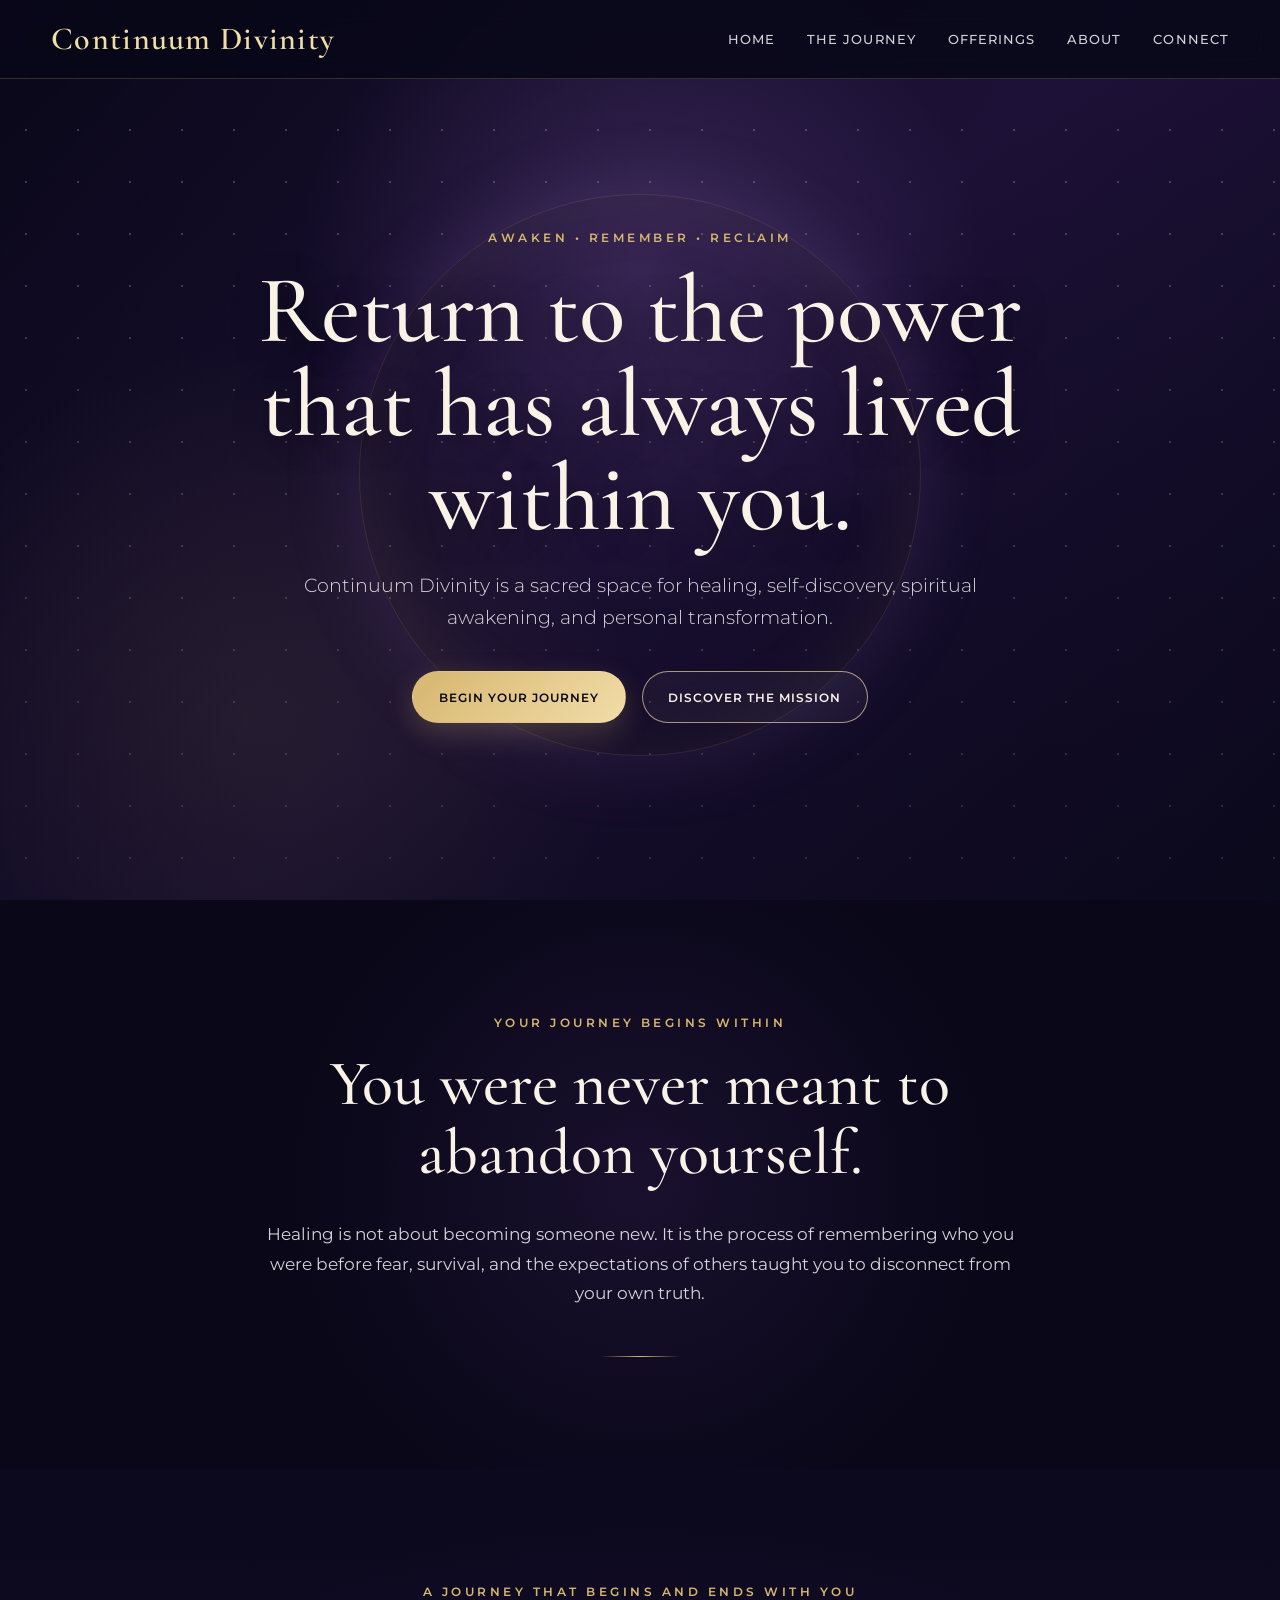
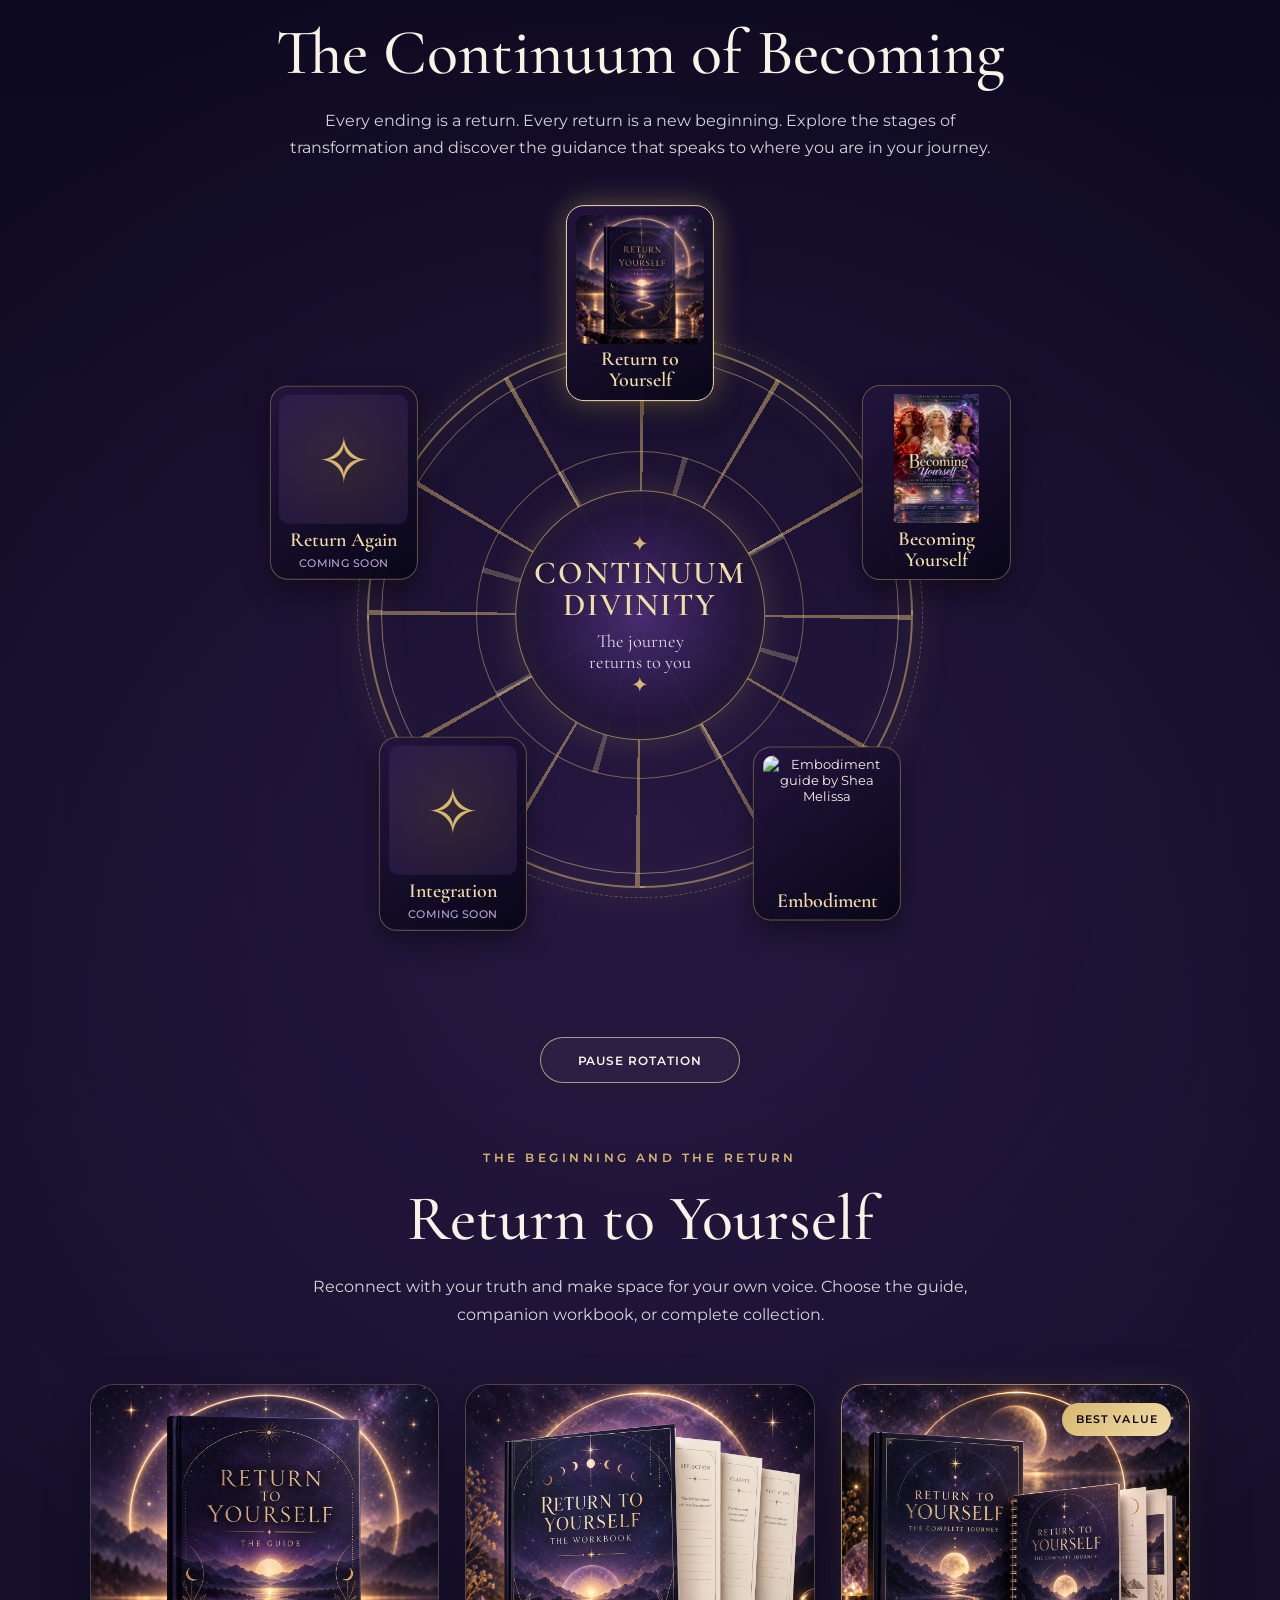
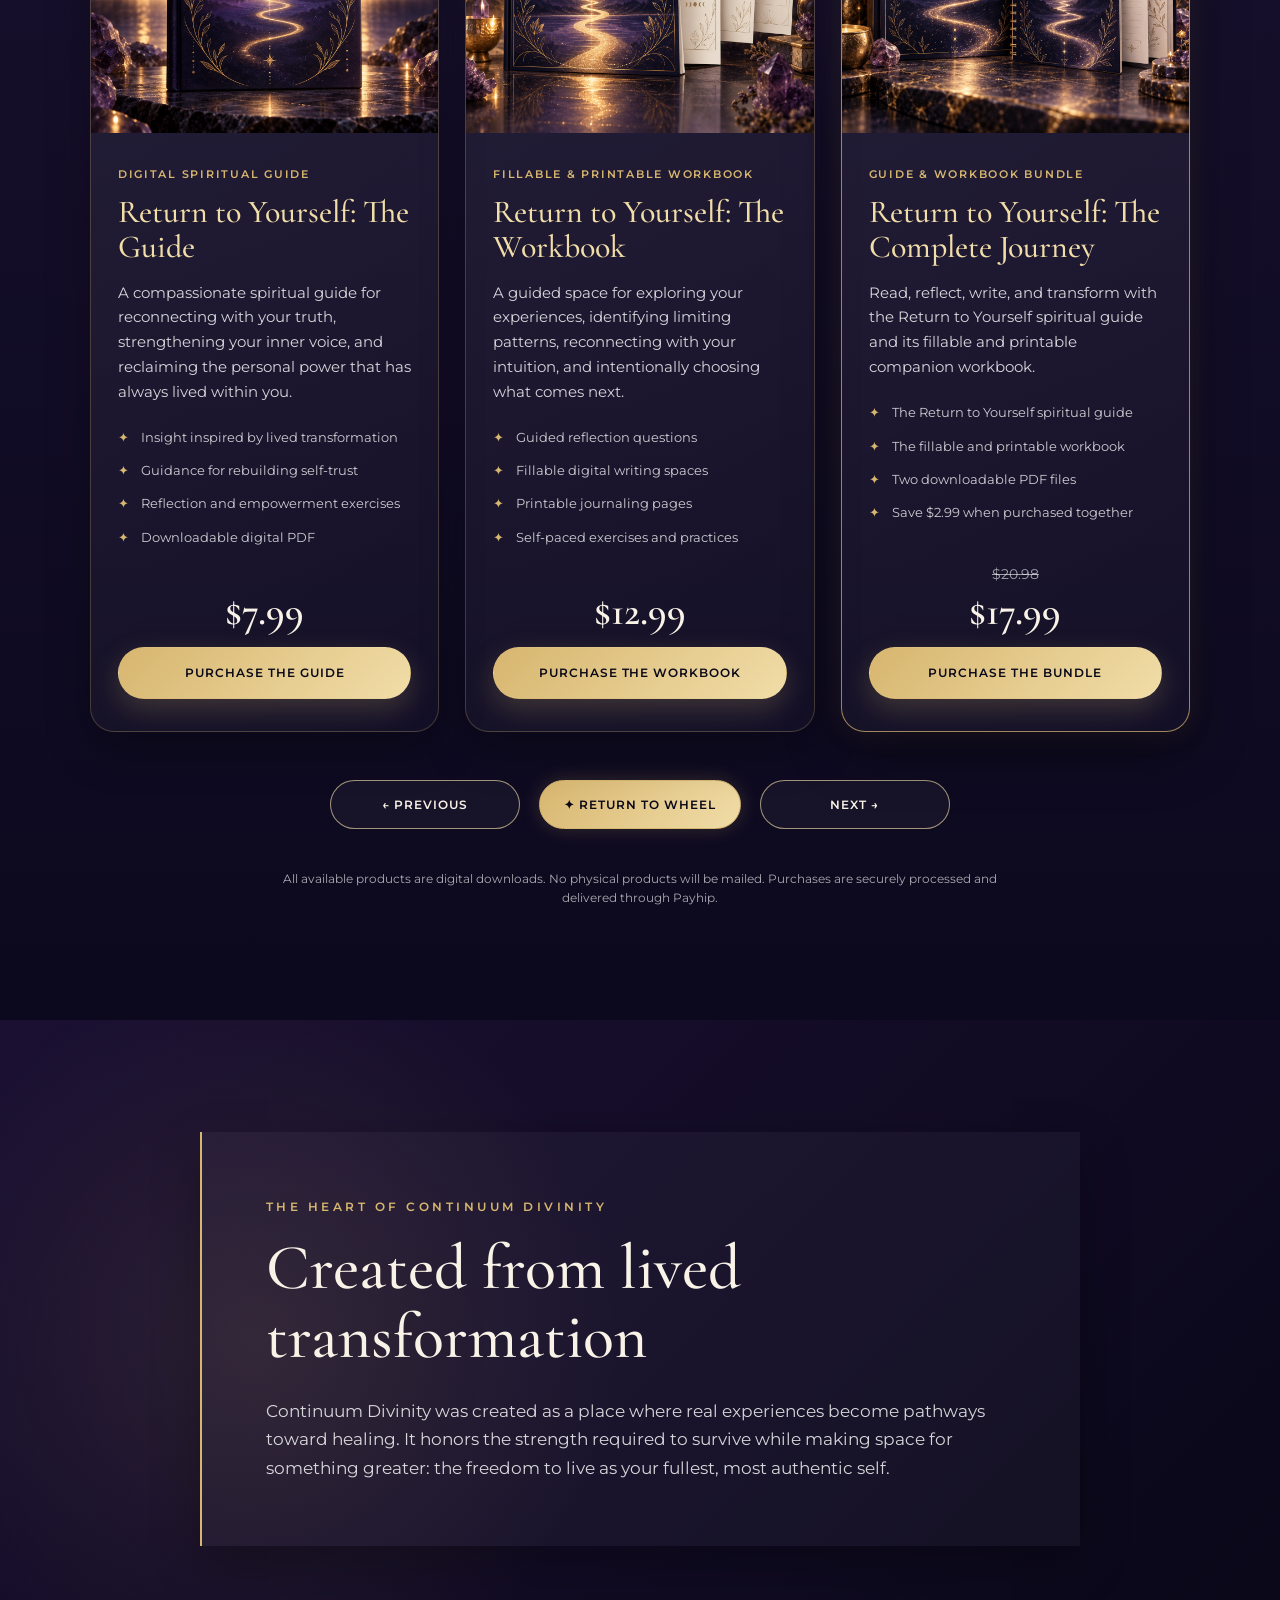
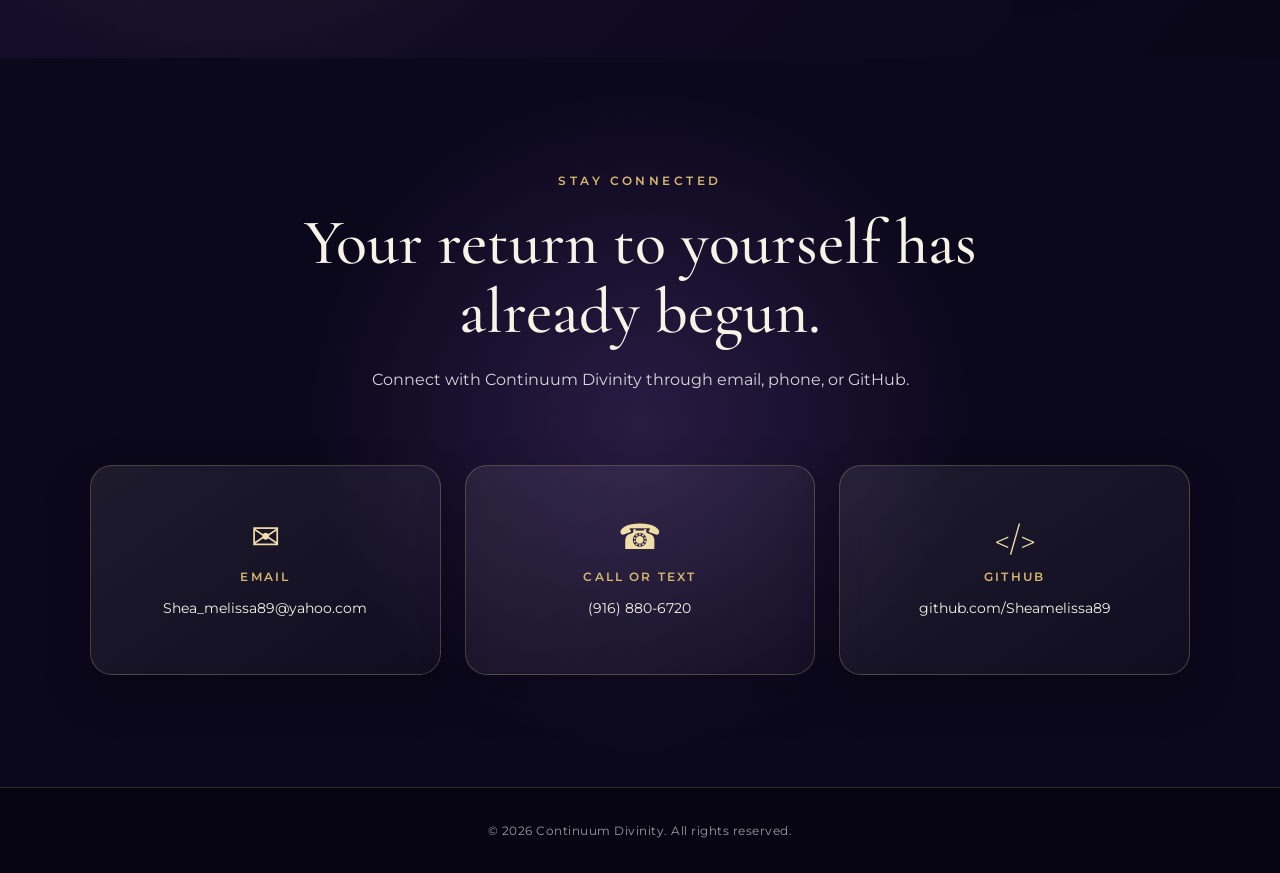
==== commit 217400be: "Add interactive Continuum of Becoming celestial wheel" ====
--- a/index.html
+++ b/index.html
@@ -1,5 +1,6 @@
 <!DOCTYPE html>
 <html lang="en">
+
 <head>
     <meta charset="UTF-8">
     <meta name="viewport" content="width=device-width, initial-scale=1.0">
@@ -10,13 +11,21 @@
     >
 
     <title>Continuum Divinity</title>
+
     <link rel="stylesheet" href="style.css">
 </head>
 
 <body>
+
+    <!-- ==================== NAVIGATION ==================== -->
+
     <header class="site-header">
+
         <nav class="navbar">
-            <a href="#home" class="logo">Continuum Divinity</a>
+
+            <a href="#home" class="logo">
+                Continuum Divinity
+            </a>
 
             <button
                 class="menu-button"
@@ -35,17 +44,29 @@
                 <li><a href="#about">About</a></li>
                 <li><a href="#contact">Connect</a></li>
             </ul>
+
         </nav>
+
     </header>
 
+
     <main>
+
+        <!-- ==================== HERO ==================== -->
+
         <section class="hero" id="home">
+
             <div class="hero-overlay"></div>
 
             <div class="hero-content">
-                <p class="eyebrow">Awaken • Remember • Reclaim</p>
-
-                <h1>Return to the power that has always lived within you.</h1>
+
+                <p class="eyebrow">
+                    Awaken • Remember • Reclaim
+                </p>
+
+                <h1>
+                    Return to the power that has always lived within you.
+                </h1>
 
                 <p class="hero-description">
                     Continuum Divinity is a sacred space for healing,
@@ -54,21 +75,42 @@
                 </p>
 
                 <div class="hero-buttons">
-                    <a href="#journey" class="button button-primary">
+
+                    <a
+                        href="#journey"
+                        class="button button-primary"
+                    >
                         Begin Your Journey
                     </a>
 
-                    <a href="#about" class="button button-secondary">
+                    <a
+                        href="#about"
+                        class="button button-secondary"
+                    >
                         Discover the Mission
                     </a>
+
                 </div>
+
             </div>
+
         </section>
 
+
+        <!-- ==================== JOURNEY INTRODUCTION ==================== -->
+
         <section class="intro-section" id="journey">
+
             <div class="section-heading">
-                <p class="eyebrow">Your journey begins within</p>
-                <h2>You were never meant to abandon yourself.</h2>
+
+                <p class="eyebrow">
+                    Your journey begins within
+                </p>
+
+                <h2>
+                    You were never meant to abandon yourself.
+                </h2>
+
             </div>
 
             <p class="section-text">
@@ -77,278 +119,838 @@
                 expectations of others taught you to disconnect from your
                 own truth.
             </p>
+
         </section>
 
-        <!-- Return to Yourself collection -->
-        <section class="offerings-section" id="offerings">
+
+        <!-- ==================== THE CONTINUUM OF BECOMING ==================== -->
+
+        <section class="offerings-section continuum-section" id="offerings">
+
             <div class="section-heading">
-                <p class="eyebrow">Begin with reconnection</p>
-                <h2>Return to Yourself</h2>
+
+                <p class="eyebrow">
+                    A journey that begins and ends with you
+                </p>
+
+                <h2>
+                    The Continuum of Becoming
+                </h2>
 
                 <p class="offerings-introduction">
-                    Reconnect with your truth and make space for your own voice.
-                    Read the guide, explore the companion workbook, or bring
-                    both together with the complete Return to Yourself collection.
+                    Every ending is a return. Every return is a new beginning.
+                    Explore the stages of transformation and discover the
+                    guidance that speaks to where you are in your journey.
                 </p>
+
             </div>
 
-            <div class="product-grid">
-                <!-- Spiritual Guide -->
-                <article class="product-card">
-                    <div class="product-image-container">
+
+            <!-- ==================== CELESTIAL CIRCLE ==================== -->
+
+            <div class="continuum-container">
+
+                <div class="continuum-circle" id="continuumCircle">
+
+                    <!-- Rotating decorative celestial rings -->
+
+                    <div class="celestial-ring celestial-ring-outer"></div>
+
+                    <div class="celestial-ring celestial-ring-inner"></div>
+
+
+                    <!-- CENTER EMBLEM -->
+
+                    <div class="continuum-center">
+
+                        <span class="center-symbol">✦</span>
+
+                        <h3>
+                            CONTINUUM<br>
+                            DIVINITY
+                        </h3>
+
+                        <p>
+                            The journey<br>
+                            returns to you
+                        </p>
+
+                        <span class="center-symbol">✦</span>
+
+                    </div>
+
+
+                    <!-- POSITION 1: 12 O'CLOCK -->
+
+                    <button
+                        type="button"
+                        class="journey-node node-return active"
+                        data-guide="return"
+                        aria-label="Explore Return to Yourself"
+                        aria-pressed="true"
+                    >
+
                         <img
                             src="images/Guide-product.png"
-                            alt="Return to Yourself spiritual guide"
-                            class="product-image"
+                            alt="Return to Yourself guide cover"
+                            loading="lazy"
                         >
-                    </div>
-
-                    <div class="product-content">
-                        <p class="product-type">Digital Spiritual Guide</p>
-                        <h3>Return to Yourself: The Guide</h3>
-
-                        <p class="product-description">
-                            A compassionate spiritual guide for reconnecting
-                            with your truth, strengthening your inner voice,
-                            and reclaiming the personal power that has always
-                            lived within you.
-                        </p>
-
-                        <ul class="product-features">
-                            <li>Insight inspired by lived transformation</li>
-                            <li>Guidance for rebuilding self-trust</li>
-                            <li>Reflection and empowerment exercises</li>
-                            <li>Downloadable digital PDF</li>
-                        </ul>
-
-                        <div class="product-purchase">
-                            <p class="product-price">$7.99</p>
-
-                            <a
-                                href="https://payhip.com/b/JXATS"
-                                class="button button-primary product-button"
-                                target="_blank"
-                                rel="noopener noreferrer"
-                            >
-                                Purchase the Guide
-                            </a>
-                        </div>
-                    </div>
-                </article>
-
-                <!-- Fillable Workbook -->
-                <article class="product-card">
-                    <div class="product-image-container">
-                        <img
-                            src="images/workbook-product.png"
-                            alt="Return to Yourself fillable and printable workbook"
-                            class="product-image"
-                        >
-                    </div>
-
-                    <div class="product-content">
-                        <p class="product-type">Fillable &amp; Printable Workbook</p>
-                        <h3>Return to Yourself: The Workbook</h3>
-
-                        <p class="product-description">
-                            A guided space for exploring your experiences,
-                            identifying limiting patterns, reconnecting with
-                            your intuition, and intentionally choosing what
-                            comes next.
-                        </p>
-
-                        <ul class="product-features">
-                            <li>Guided reflection questions</li>
-                            <li>Fillable digital writing spaces</li>
-                            <li>Printable journaling pages</li>
-                            <li>Self-paced exercises and practices</li>
-                        </ul>
-
-                        <div class="product-purchase">
-                            <p class="product-price">$12.99</p>
-
-                            <a
-                                href="https://payhip.com/b/1yG0b"
-                                class="button button-primary product-button"
-                                target="_blank"
-                                rel="noopener noreferrer"
-                            >
-                                Purchase the Workbook
-                            </a>
-                        </div>
-                    </div>
-                </article>
-
-                <!-- Guide and Workbook Bundle -->
-                <article class="product-card featured-product">
-                    <div class="best-value-badge">Best Value</div>
-
-                    <div class="product-image-container">
-                        <img
-                            src="images/bundle-product.png"
-                            alt="Return to Yourself guide and workbook bundle"
-                            class="product-image"
-                        >
-                    </div>
-
-                    <div class="product-content">
-                        <p class="product-type">Guide &amp; Workbook Bundle</p>
-                        <h3>Return to Yourself: The Complete Journey</h3>
-
-                        <p class="product-description">
-                            Read, reflect, write, and transform with the
-                            Return to Yourself spiritual guide and its
-                            fillable and printable companion workbook.
-                        </p>
-
-                        <ul class="product-features">
-                            <li>The Return to Yourself spiritual guide</li>
-                            <li>The fillable and printable workbook</li>
-                            <li>Two downloadable PDF files</li>
-                            <li>Save $2.99 when purchased together</li>
-                        </ul>
-
-                        <div class="product-purchase">
-                            <p class="original-price">$20.98</p>
-                            <p class="product-price">$17.99</p>
-
-                            <a
-                                href="https://payhip.com/b/J2A14"
-                                class="button button-primary product-button"
-                                target="_blank"
-                                rel="noopener noreferrer"
-                            >
-                                Purchase the Bundle
-                            </a>
-                        </div>
-                    </div>
-                </article>
-            </div>
-
-            <p class="digital-product-notice">
-                All products are digital downloads. No physical products
-                will be mailed. Purchases are securely processed and delivered
-                through Payhip.
-            </p>
-        </section>
-
-        <!-- Becoming Yourself: the next step -->
-        <section
-            class="offerings-section becoming-section"
-            id="becoming-yourself"
-        >
-            <div class="section-heading">
-                <p class="eyebrow">The next step in your journey</p>
-                <h2>Becoming Yourself</h2>
-
-                <p class="offerings-introduction">
-                    Returning to yourself opens the door. Becoming yourself
-                    invites you to step through it—to explore who you are
-                    beyond the roles you have carried and make space for
-                    the woman you are becoming.
-                </p>
-            </div>
-
-            <div class="becoming-product-layout">
-                <article class="product-card becoming-product">
-                    <div class="product-image-container">
+
+                        <span class="journey-node-title">
+                            Return to Yourself
+                        </span>
+
+                    </button>
+
+
+                    <!-- POSITION 2: BECOMING YOURSELF -->
+
+                    <button
+                        type="button"
+                        class="journey-node node-becoming"
+                        data-guide="becoming"
+                        aria-label="Explore Becoming Yourself"
+                        aria-pressed="false"
+                    >
+
                         <img
                             src="images/becoming-yourself-product.png"
-                            alt="Becoming Yourself guide cover featuring three women"
-                            class="product-image"
+                            alt="Becoming Yourself guide cover"
+                            loading="lazy"
                         >
+
+                        <span class="journey-node-title">
+                            Becoming Yourself
+                        </span>
+
+                    </button>
+
+
+                    <!-- POSITION 3: EMBODIMENT -->
+
+                    <button
+                        type="button"
+                        class="journey-node node-embodiment"
+                        data-guide="embodiment"
+                        aria-label="Explore Embodiment"
+                        aria-pressed="false"
+                    >
+
+                        <img
+                            src="images/EmbodimentGuide.png"
+                            alt="Embodiment guide by Shea Melissa"
+                            loading="lazy"
+                        >
+
+                        <span class="journey-node-title">
+                            Embodiment
+                        </span>
+
+                    </button>
+
+
+                    <!-- POSITION 4: INTEGRATION -->
+
+                    <button
+                        type="button"
+                        class="journey-node node-integration coming-soon"
+                        data-guide="integration"
+                        aria-label="Explore Integration, coming soon"
+                        aria-pressed="false"
+                    >
+
+                        <span class="journey-placeholder">✧</span>
+
+                        <span class="journey-node-title">
+                            Integration
+                        </span>
+
+                        <span class="coming-soon-label">
+                            Coming Soon
+                        </span>
+
+                    </button>
+
+
+                    <!-- POSITION 5: RETURN AGAIN -->
+
+                    <button
+                        type="button"
+                        class="journey-node node-return-again coming-soon"
+                        data-guide="return-again"
+                        aria-label="Explore Return Again, coming soon"
+                        aria-pressed="false"
+                    >
+
+                        <span class="journey-placeholder">✧</span>
+
+                        <span class="journey-node-title">
+                            Return Again
+                        </span>
+
+                        <span class="coming-soon-label">
+                            Coming Soon
+                        </span>
+
+                    </button>
+
+                </div>
+
+
+                <!-- ROTATION CONTROLS -->
+
+                <div class="continuum-controls">
+
+                    <button
+                        type="button"
+                        id="rotationToggle"
+                        class="button button-secondary rotation-button"
+                        aria-pressed="false"
+                    >
+                        Pause Rotation
+                    </button>
+
+                </div>
+
+            </div>
+
+
+            <!-- ==================== GUIDE INFORMATION PANELS ==================== -->
+
+            <div class="journey-details" id="journeyDetails">
+
+
+                <!-- RETURN TO YOURSELF -->
+
+                <section
+                    class="journey-panel active"
+                    id="panel-return"
+                    data-panel="return"
+                >
+
+                    <div class="section-heading">
+
+                        <p class="eyebrow">
+                            The beginning and the return
+                        </p>
+
+                        <h2>
+                            Return to Yourself
+                        </h2>
+
+                        <p class="offerings-introduction">
+                            Reconnect with your truth and make space for your
+                            own voice. Choose the guide, companion workbook,
+                            or complete collection.
+                        </p>
+
                     </div>
 
-                    <div class="product-content">
-                        <p class="product-type">Digital Self-Discovery Guide</p>
-                        <h3>Becoming Yourself</h3>
-
-                        <p class="product-description">
-                            A compassionate exploration of identity, inner
-                            transformation, and the journey toward becoming
-                            more fully yourself. Make space for your own voice,
-                            explore the roles you have carried, and reconnect
-                            with the woman you are becoming.
-                        </p>
-
-                        <ul class="product-features">
-                            <li>Explore identity and personal transformation</li>
-                            <li>Reflect on patterns and expectations</li>
-                            <li>Reconnect with your inner voice</li>
-                            <li>Downloadable digital PDF</li>
-                        </ul>
-
-                        <div class="product-purchase">
-                            <p class="product-price">$12.99</p>
-
-                            <a
-                                href="https://payhip.com/b/2jsL1"
-                                class="button button-primary product-button"
-                                target="_blank"
-                                rel="noopener noreferrer"
-                            >
-                                Purchase Becoming Yourself
-                            </a>
-                        </div>
+
+                    <div class="product-grid">
+
+                        <!-- GUIDE -->
+
+                        <article class="product-card">
+
+                            <div class="product-image-container">
+
+                                <img
+                                    src="images/Guide-product.png"
+                                    alt="Return to Yourself spiritual guide"
+                                    class="product-image"
+                                    loading="lazy"
+                                >
+
+                            </div>
+
+                            <div class="product-content">
+
+                                <p class="product-type">
+                                    Digital Spiritual Guide
+                                </p>
+
+                                <h3>
+                                    Return to Yourself: The Guide
+                                </h3>
+
+                                <p class="product-description">
+                                    A compassionate spiritual guide for
+                                    reconnecting with your truth,
+                                    strengthening your inner voice,
+                                    and reclaiming the personal power
+                                    that has always lived within you.
+                                </p>
+
+                                <ul class="product-features">
+                                    <li>Insight inspired by lived transformation</li>
+                                    <li>Guidance for rebuilding self-trust</li>
+                                    <li>Reflection and empowerment exercises</li>
+                                    <li>Downloadable digital PDF</li>
+                                </ul>
+
+                                <div class="product-purchase">
+
+                                    <p class="product-price">
+                                        $7.99
+                                    </p>
+
+                                    <a
+                                        href="https://payhip.com/b/JXATS"
+                                        class="button button-primary product-button"
+                                        target="_blank"
+                                        rel="noopener noreferrer"
+                                    >
+                                        Purchase the Guide
+                                    </a>
+
+                                </div>
+
+                            </div>
+
+                        </article>
+
+
+                        <!-- WORKBOOK -->
+
+                        <article class="product-card">
+
+                            <div class="product-image-container">
+
+                                <img
+                                    src="images/workbook-product.png"
+                                    alt="Return to Yourself workbook"
+                                    class="product-image"
+                                    loading="lazy"
+                                >
+
+                            </div>
+
+                            <div class="product-content">
+
+                                <p class="product-type">
+                                    Fillable &amp; Printable Workbook
+                                </p>
+
+                                <h3>
+                                    Return to Yourself: The Workbook
+                                </h3>
+
+                                <p class="product-description">
+                                    A guided space for exploring your
+                                    experiences, identifying limiting
+                                    patterns, reconnecting with your
+                                    intuition, and intentionally choosing
+                                    what comes next.
+                                </p>
+
+                                <ul class="product-features">
+                                    <li>Guided reflection questions</li>
+                                    <li>Fillable digital writing spaces</li>
+                                    <li>Printable journaling pages</li>
+                                    <li>Self-paced exercises and practices</li>
+                                </ul>
+
+                                <div class="product-purchase">
+
+                                    <p class="product-price">
+                                        $12.99
+                                    </p>
+
+                                    <a
+                                        href="https://payhip.com/b/1yG0b"
+                                        class="button button-primary product-button"
+                                        target="_blank"
+                                        rel="noopener noreferrer"
+                                    >
+                                        Purchase the Workbook
+                                    </a>
+
+                                </div>
+
+                            </div>
+
+                        </article>
+
+
+                        <!-- BUNDLE -->
+
+                        <article class="product-card featured-product">
+
+                            <div class="best-value-badge">
+                                Best Value
+                            </div>
+
+                            <div class="product-image-container">
+
+                                <img
+                                    src="images/bundle-product.png"
+                                    alt="Return to Yourself complete collection"
+                                    class="product-image"
+                                    loading="lazy"
+                                >
+
+                            </div>
+
+                            <div class="product-content">
+
+                                <p class="product-type">
+                                    Guide &amp; Workbook Bundle
+                                </p>
+
+                                <h3>
+                                    Return to Yourself: The Complete Journey
+                                </h3>
+
+                                <p class="product-description">
+                                    Read, reflect, write, and transform
+                                    with the Return to Yourself spiritual
+                                    guide and its fillable and printable
+                                    companion workbook.
+                                </p>
+
+                                <ul class="product-features">
+                                    <li>The Return to Yourself spiritual guide</li>
+                                    <li>The fillable and printable workbook</li>
+                                    <li>Two downloadable PDF files</li>
+                                    <li>Save $2.99 when purchased together</li>
+                                </ul>
+
+                                <div class="product-purchase">
+
+                                    <p class="original-price">
+                                        $20.98
+                                    </p>
+
+                                    <p class="product-price">
+                                        $17.99
+                                    </p>
+
+                                    <a
+                                        href="https://payhip.com/b/J2A14"
+                                        class="button button-primary product-button"
+                                        target="_blank"
+                                        rel="noopener noreferrer"
+                                    >
+                                        Purchase the Bundle
+                                    </a>
+
+                                </div>
+
+                            </div>
+
+                        </article>
+
                     </div>
-                </article>
+
+                </section>
+
+
+                <!-- BECOMING YOURSELF -->
+
+                <section
+                    class="journey-panel"
+                    id="panel-becoming"
+                    data-panel="becoming"
+                    hidden
+                >
+
+                    <div class="section-heading">
+
+                        <p class="eyebrow">
+                            The awakening
+                        </p>
+
+                        <h2>
+                            Becoming Yourself
+                        </h2>
+
+                        <p class="offerings-introduction">
+                            Returning to yourself opens the door.
+                            Becoming yourself invites you to step through
+                            it—to explore who you are beyond the roles
+                            you have carried and make space for the
+                            woman you are becoming.
+                        </p>
+
+                    </div>
+
+
+                    <div class="becoming-product-layout">
+
+                        <article class="product-card becoming-product">
+
+                            <div class="product-image-container">
+
+                                <img
+                                    src="images/becoming-yourself-product.png"
+                                    alt="Becoming Yourself guide cover featuring three women"
+                                    class="product-image"
+                                    loading="lazy"
+                                >
+
+                            </div>
+
+                            <div class="product-content">
+
+                                <p class="product-type">
+                                    Digital Self-Discovery Guide
+                                </p>
+
+                                <h3>
+                                    Becoming Yourself
+                                </h3>
+
+                                <p class="product-description">
+                                    A compassionate exploration of identity,
+                                    inner transformation, and the journey
+                                    toward becoming more fully yourself.
+                                    Make space for your own voice, explore
+                                    the roles you have carried, and reconnect
+                                    with the woman you are becoming.
+                                </p>
+
+                                <ul class="product-features">
+                                    <li>Explore identity and personal transformation</li>
+                                    <li>Reflect on patterns and expectations</li>
+                                    <li>Reconnect with your inner voice</li>
+                                    <li>Downloadable digital PDF</li>
+                                </ul>
+
+                                <div class="product-purchase">
+
+                                    <p class="product-price">
+                                        $12.99
+                                    </p>
+
+                                    <a
+                                        href="https://payhip.com/b/2jsL1"
+                                        class="button button-primary product-button"
+                                        target="_blank"
+                                        rel="noopener noreferrer"
+                                    >
+                                        Purchase Becoming Yourself
+                                    </a>
+
+                                </div>
+
+                            </div>
+
+                        </article>
+
+                    </div>
+
+                </section>
+
+
+                <!-- EMBODIMENT -->
+
+                <section
+                    class="journey-panel"
+                    id="panel-embodiment"
+                    data-panel="embodiment"
+                    hidden
+                >
+
+                    <div class="section-heading">
+
+                        <p class="eyebrow">
+                            The choice
+                        </p>
+
+                        <h2>
+                            Embodiment
+                        </h2>
+
+                        <p class="offerings-introduction">
+                            When Knowing Yourself Becomes Choosing Yourself
+                        </p>
+
+                    </div>
+
+
+                    <div class="becoming-product-layout">
+
+                        <article class="product-card becoming-product">
+
+                            <div class="product-image-container">
+
+                                <img
+                                    src="images/EmbodimentGuide.png"
+                                    alt="Embodiment Guide by Shea Melissa"
+                                    class="product-image"
+                                    loading="lazy"
+                                >
+
+                            </div>
+
+                            <div class="product-content">
+
+                                <p class="product-type">
+                                    Digital Personal Growth Guide
+                                </p>
+
+                                <h3>
+                                    Embodiment
+                                </h3>
+
+                                <p class="product-description">
+                                    Knowing yourself is only the beginning.
+                                    Embodiment is where self-awareness
+                                    becomes intentional action, where
+                                    boundaries become choices, and where
+                                    personal growth begins to shape the
+                                    life you actually live.
+                                </p>
+
+                                <p class="product-description">
+                                    Through 12 thoughtfully developed
+                                    chapters and guided reflection
+                                    exercises, explore accountability
+                                    without shame, breaking familiar
+                                    patterns, building self-trust, and
+                                    making choices that honor the person
+                                    you are becoming.
+                                </p>
+
+                                <ul class="product-features">
+                                    <li>Explore choice and accountability</li>
+                                    <li>Recognize and break familiar patterns</li>
+                                    <li>Establish boundaries through action</li>
+                                    <li>Build self-trust through intentional choices</li>
+                                    <li>12 chapters with guided reflection exercises</li>
+                                    <li>16-page downloadable digital PDF</li>
+                                </ul>
+
+                                <div class="product-purchase">
+
+                                    <p class="product-price">
+                                        $12.99
+                                    </p>
+
+                                    <a
+                                        href="https://payhip.com/b/2xu9H"
+                                        class="button button-primary product-button"
+                                        target="_blank"
+                                        rel="noopener noreferrer"
+                                    >
+                                        Purchase Embodiment
+                                    </a>
+
+                                </div>
+
+                            </div>
+
+                        </article>
+
+                    </div>
+
+                </section>
+
+
+                <!-- INTEGRATION -->
+
+                <section
+                    class="journey-panel"
+                    id="panel-integration"
+                    data-panel="integration"
+                    hidden
+                >
+
+                    <div class="section-heading">
+
+                        <p class="eyebrow">
+                            The alignment
+                        </p>
+
+                        <h2>
+                            Integration
+                        </h2>
+
+                        <p class="offerings-introduction">
+                            A future chapter in the Continuum Divinity
+                            journey, exploring how the lessons we learn
+                            become part of the lives we choose to live.
+                        </p>
+
+                        <p class="coming-soon-message">
+                            ✦ Coming Soon ✦
+                        </p>
+
+                    </div>
+
+                </section>
+
+
+                <!-- RETURN AGAIN -->
+
+                <section
+                    class="journey-panel"
+                    id="panel-return-again"
+                    data-panel="return-again"
+                    hidden
+                >
+
+                    <div class="section-heading">
+
+                        <p class="eyebrow">
+                            The continuation
+                        </p>
+
+                        <h2>
+                            Return Again
+                        </h2>
+
+                        <p class="offerings-introduction">
+                            Every new chapter brings another opportunity
+                            to reconnect with yourself. Transformation
+                            continues, and each return carries a deeper
+                            understanding of who you have become.
+                        </p>
+
+                        <p class="coming-soon-message">
+                            ✦ Coming Soon ✦
+                        </p>
+
+                    </div>
+
+                </section>
+
             </div>
 
+            <!-- ==================== JOURNEY NAVIGATION ==================== -->
+
+<div class="journey-navigation">
+
+    <button
+        type="button"
+        id="previousGuide"
+        class="button button-secondary journey-nav-button"
+    >
+        ← Previous
+    </button>
+
+    <button
+        type="button"
+        id="returnToWheel"
+        class="button button-primary journey-nav-button"
+    >
+        ✦ Return to Wheel
+    </button>
+
+    <button
+        type="button"
+        id="nextGuide"
+        class="button button-secondary journey-nav-button"
+    >
+        Next →
+    </button>
+
+</div>
+
             <p class="digital-product-notice">
-                Becoming Yourself is sold separately from the Return to Yourself
-                collection. Your digital PDF is delivered through Payhip.
+                All available products are digital downloads.
+                No physical products will be mailed.
+                Purchases are securely processed and delivered through Payhip.
             </p>
+
         </section>
 
+
+        <!-- ==================== ABOUT ==================== -->
+
         <section class="about-section" id="about">
+
             <div class="about-content">
-                <p class="eyebrow">The heart of Continuum Divinity</p>
-                <h2>Created from lived transformation</h2>
+
+                <p class="eyebrow">
+                    The heart of Continuum Divinity
+                </p>
+
+                <h2>
+                    Created from lived transformation
+                </h2>
 
                 <p>
                     Continuum Divinity was created as a place where real
-                    experiences become pathways toward healing. It honors the
-                    strength required to survive while making space for something
-                    greater: the freedom to live as your fullest, most authentic
-                    self.
+                    experiences become pathways toward healing. It honors
+                    the strength required to survive while making space
+                    for something greater: the freedom to live as your
+                    fullest, most authentic self.
                 </p>
+
             </div>
+
         </section>
 
+
+        <!-- ==================== CONTACT ==================== -->
+
         <section class="contact-section" id="contact">
+
             <div class="section-heading">
-                <p class="eyebrow">Stay connected</p>
-                <h2>Your return to yourself has already begun.</h2>
+
+                <p class="eyebrow">
+                    Stay connected
+                </p>
+
+                <h2>
+                    Your return to yourself has already begun.
+                </h2>
 
                 <p class="contact-introduction">
-                    Connect with Continuum Divinity through email, phone, or GitHub.
+                    Connect with Continuum Divinity through email,
+                    phone, or GitHub.
                 </p>
+
             </div>
 
+
             <div class="contact-grid">
+
+                <!-- EMAIL -->
+
                 <a
                     href="mailto:Shea_melissa89@yahoo.com"
                     class="contact-card"
                     aria-label="Email Continuum Divinity"
                 >
+
                     <span class="contact-icon">✉</span>
-                    <span class="contact-label">Email</span>
+
+                    <span class="contact-label">
+                        Email
+                    </span>
+
                     <span class="contact-detail">
                         Shea_melissa89@yahoo.com
                     </span>
+
                 </a>
+
+
+                <!-- PHONE -->
 
                 <a
                     href="tel:+19168806720"
                     class="contact-card"
-                    aria-label="Call Continuum Divinity"
+                    aria-label="Call or text Continuum Divinity"
                 >
+
                     <span class="contact-icon">☎</span>
-                    <span class="contact-label">Call or Text</span>
+
+                    <span class="contact-label">
+                        Call or Text
+                    </span>
+
                     <span class="contact-detail">
                         (916) 880-6720
                     </span>
+
                 </a>
+
+
+                <!-- GITHUB -->
 
                 <a
                     href="https://github.com/Sheamelissa89"
@@ -357,24 +959,46 @@
                     rel="noopener noreferrer"
                     aria-label="Visit Shea's GitHub profile"
                 >
-                    <span class="contact-icon">&lt;/&gt;</span>
-                    <span class="contact-label">GitHub</span>
+
+                    <span class="contact-icon">
+                        &lt;/&gt;
+                    </span>
+
+                    <span class="contact-label">
+                        GitHub
+                    </span>
+
                     <span class="contact-detail">
                         github.com/Sheamelissa89
                     </span>
+
                 </a>
+
             </div>
+
         </section>
+
     </main>
 
+
+    <!-- ==================== FOOTER ==================== -->
+
     <footer class="site-footer">
+
         <p>
-            &copy; <span id="currentYear"></span> Continuum Divinity.
+            &copy;
+            <span id="currentYear"></span>
+            Continuum Divinity.
             All rights reserved.
         </p>
+
     </footer>
 
+
+    <!-- ==================== JAVASCRIPT ==================== -->
+
     <script src="script.js"></script>
+
 </body>
-</html>
-
+
+</html>
--- a/style.css
+++ b/style.css
@@ -1,6 +1,13 @@
+/* ==========================================================
+   CONTINUUM DIVINITY
+   Complete Website Stylesheet
+   ========================================================== */
+
+
 /* ---------- Fonts ---------- */
 
 @import url("https://fonts.googleapis.com/css2?family=Cormorant+Garamond:wght@400;500;600;700&family=Montserrat:wght@300;400;500;600&display=swap");
+
 
 /* ---------- Global Styles ---------- */
 
@@ -60,7 +67,14 @@
     scroll-margin-top: 85px;
 }
 
-/* ---------- Navigation ---------- */
+[hidden] {
+    display: none !important;
+}
+
+
+/* ==========================================================
+   NAVIGATION
+   ========================================================== */
 
 .site-header {
     position: fixed;
@@ -140,7 +154,10 @@
     font-size: 1.8rem;
 }
 
-/* ---------- Hero ---------- */
+
+/* ==========================================================
+   HERO
+   ========================================================== */
 
 .hero {
     position: relative;
@@ -163,7 +180,12 @@
             rgba(215, 182, 111, 0.15),
             transparent 30%
         ),
-        linear-gradient(135deg, #090718 0%, #21133d 52%, #0d0a20 100%);
+        linear-gradient(
+            135deg,
+            #090718 0%,
+            #21133d 52%,
+            #0d0a20 100%
+        );
 }
 
 .hero::before {
@@ -172,7 +194,11 @@
     inset: 0;
     opacity: 0.32;
     background-image:
-        radial-gradient(circle, rgba(255, 255, 255, 0.8) 1px, transparent 1px);
+        radial-gradient(
+            circle,
+            rgba(255, 255, 255, 0.8) 1px,
+            transparent 1px
+        );
     background-size: 52px 52px;
     content: "";
 }
@@ -240,7 +266,10 @@
     gap: 1rem;
 }
 
-/* ---------- Buttons ---------- */
+
+/* ==========================================================
+   BUTTONS
+   ========================================================== */
 
 .button {
     min-width: 195px;
@@ -250,11 +279,13 @@
     justify-content: center;
     border: 1px solid transparent;
     border-radius: 50px;
+    font-family: "Montserrat", sans-serif;
     font-size: 0.78rem;
     font-weight: 600;
     letter-spacing: 0.08em;
     text-align: center;
     text-transform: uppercase;
+    cursor: pointer;
     transition:
         transform 0.3s ease,
         background-color 0.3s ease,
@@ -267,7 +298,11 @@
 }
 
 .button-primary {
-    background: linear-gradient(135deg, var(--gold), var(--light-gold));
+    background: linear-gradient(
+        135deg,
+        var(--gold),
+        var(--light-gold)
+    );
     color: var(--midnight);
     box-shadow: 0 10px 28px rgba(215, 182, 111, 0.22);
 }
@@ -287,7 +322,10 @@
     color: var(--midnight);
 }
 
-/* ---------- Shared Sections ---------- */
+
+/* ==========================================================
+   SHARED SECTIONS
+   ========================================================== */
 
 .intro-section,
 .offerings-section,
@@ -326,7 +364,10 @@
     font-size: 1rem;
 }
 
-/* ---------- Journey Introduction ---------- */
+
+/* ==========================================================
+   JOURNEY INTRODUCTION
+   ========================================================== */
 
 .intro-section {
     background:
@@ -352,11 +393,335 @@
     content: "";
 }
 
-/* ---------- Return to Yourself Collection ---------- */
-
-.offerings-section {
-    background: linear-gradient(180deg, #0c091e 0%, #17102d 100%);
-}
+
+/* ==========================================================
+   THE CONTINUUM OF BECOMING
+   ========================================================== */
+
+.continuum-section {
+    overflow: hidden;
+    background:
+        radial-gradient(
+            circle at 50% 35%,
+            rgba(105, 61, 151, 0.22),
+            transparent 48%
+        ),
+        linear-gradient(
+            180deg,
+            #0c091e 0%,
+            #17102d 55%,
+            #0c091e 100%
+        );
+}
+
+.continuum-container {
+    width: 100%;
+    max-width: 1100px;
+    margin: 4rem auto 0;
+    display: flex;
+    flex-direction: column;
+    align-items: center;
+}
+
+.continuum-circle {
+    position: relative;
+    width: min(780px, 100%);
+    aspect-ratio: 1 / 1;
+    isolation: isolate;
+}
+
+
+/* ---------- Rotating Celestial Rings ---------- */
+
+.celestial-ring {
+    position: absolute;
+    pointer-events: none;
+    border-radius: 50%;
+    animation: celestialRotation 90s linear infinite;
+}
+
+.celestial-ring-outer {
+    inset: 15%;
+    border: 2px solid rgba(215, 182, 111, 0.55);
+    background:
+        repeating-conic-gradient(
+            from 0deg,
+            rgba(215, 182, 111, 0.5) 0deg 1deg,
+            transparent 1deg 30deg
+        );
+    box-shadow:
+        0 0 45px rgba(215, 182, 111, 0.12),
+        inset 0 0 45px rgba(215, 182, 111, 0.08);
+}
+
+.celestial-ring-outer::before {
+    position: absolute;
+    inset: 12px;
+    border: 1px solid rgba(241, 221, 168, 0.45);
+    border-radius: 50%;
+    content: "";
+}
+
+.celestial-ring-outer::after {
+    position: absolute;
+    inset: -12px;
+    border: 1px dashed rgba(215, 182, 111, 0.35);
+    border-radius: 50%;
+    content: "";
+}
+
+.celestial-ring-inner {
+    inset: 29%;
+    border: 1px solid rgba(215, 182, 111, 0.45);
+    background:
+        repeating-conic-gradient(
+            from 15deg,
+            rgba(241, 221, 168, 0.25) 0deg 2deg,
+            transparent 2deg 45deg
+        );
+    animation-direction: reverse;
+    animation-duration: 120s;
+}
+
+@keyframes celestialRotation {
+    from {
+        transform: rotate(0deg);
+    }
+
+    to {
+        transform: rotate(360deg);
+    }
+}
+
+
+/* ---------- Center Emblem ---------- */
+
+.continuum-center {
+    position: absolute;
+    top: 50%;
+    left: 50%;
+    z-index: 3;
+    width: 32%;
+    aspect-ratio: 1 / 1;
+    padding: 1rem;
+    display: flex;
+    flex-direction: column;
+    align-items: center;
+    justify-content: center;
+    border: 1px solid rgba(215, 182, 111, 0.65);
+    border-radius: 50%;
+    background:
+        radial-gradient(
+            circle,
+            rgba(74, 45, 115, 0.95),
+            rgba(9, 7, 24, 0.98)
+        );
+    box-shadow:
+        0 0 35px rgba(215, 182, 111, 0.18),
+        inset 0 0 25px rgba(215, 182, 111, 0.1);
+    text-align: center;
+    transform: translate(-50%, -50%);
+}
+
+.continuum-center h3 {
+    color: var(--light-gold);
+    font-size: clamp(1.1rem, 2.6vw, 2rem);
+    font-weight: 600;
+    line-height: 1;
+    letter-spacing: 0.06em;
+}
+
+.continuum-center p {
+    margin-top: 0.6rem;
+    color: var(--soft-white);
+    font-family: "Cormorant Garamond", serif;
+    font-size: clamp(0.75rem, 1.5vw, 1.15rem);
+    line-height: 1.15;
+}
+
+.center-symbol {
+    color: var(--gold);
+    font-size: 1.3rem;
+    line-height: 1.2;
+}
+
+
+/* ---------- Journey Nodes ---------- */
+
+.journey-node {
+    position: absolute;
+    z-index: 5;
+    width: 19%;
+    min-width: 0;
+    padding: 0.55rem;
+    display: flex;
+    flex-direction: column;
+    align-items: center;
+    justify-content: center;
+    gap: 0.35rem;
+    border: 1px solid rgba(215, 182, 111, 0.4);
+    border-radius: 18px;
+    background:
+        linear-gradient(
+            145deg,
+            rgba(35, 20, 60, 0.98),
+            rgba(9, 7, 24, 0.98)
+        );
+    color: var(--cream);
+    font-family: "Montserrat", sans-serif;
+    cursor: pointer;
+    box-shadow: 0 12px 28px rgba(0, 0, 0, 0.4);
+    transform: translate(-50%, -50%);
+    transition:
+        border-color 0.3s ease,
+        box-shadow 0.3s ease,
+        background-color 0.3s ease;
+}
+
+.journey-node:hover,
+.journey-node:focus-visible {
+    border-color: var(--light-gold);
+    box-shadow:
+        0 0 22px rgba(215, 182, 111, 0.3),
+        0 12px 28px rgba(0, 0, 0, 0.4);
+}
+
+.journey-node.active {
+    border-color: var(--light-gold);
+    box-shadow:
+        0 0 30px rgba(215, 182, 111, 0.42),
+        0 12px 28px rgba(0, 0, 0, 0.4);
+}
+
+.journey-node img {
+    width: 100%;
+    aspect-ratio: 1 / 1;
+    display: block;
+    border-radius: 10px;
+    object-fit: contain;
+}
+
+.journey-node-title {
+    color: var(--light-gold);
+    font-family: "Cormorant Garamond", serif;
+    font-size: clamp(0.8rem, 1.8vw, 1.25rem);
+    font-weight: 600;
+    line-height: 1.05;
+    text-align: center;
+}
+
+.journey-placeholder {
+    width: 100%;
+    aspect-ratio: 1 / 1;
+    display: flex;
+    align-items: center;
+    justify-content: center;
+    border-radius: 10px;
+    background:
+        radial-gradient(
+            circle,
+            rgba(215, 182, 111, 0.14),
+            rgba(74, 45, 115, 0.3)
+        );
+    color: var(--gold);
+    font-size: clamp(2rem, 5vw, 4rem);
+}
+
+.coming-soon-label {
+    color: var(--lavender);
+    font-size: clamp(0.5rem, 1vw, 0.7rem);
+    font-weight: 500;
+    letter-spacing: 0.04em;
+    text-transform: uppercase;
+}
+
+
+/* ---------- Clock Positions ---------- */
+
+.node-return {
+    top: 10%;
+    left: 50%;
+}
+
+.node-becoming {
+    top: 33%;
+    left: 88%;
+}
+
+.node-embodiment {
+    top: 78%;
+    left: 74%;
+}
+
+.node-integration {
+    top: 78%;
+    left: 26%;
+}
+
+.node-return-again {
+    top: 33%;
+    left: 12%;
+}
+
+
+/* ---------- Rotation Controls ---------- */
+
+.continuum-controls {
+    margin-top: 2rem;
+    display: flex;
+    justify-content: center;
+}
+
+.rotation-button {
+    min-width: 200px;
+}
+
+.continuum-circle.paused .celestial-ring {
+    animation-play-state: paused;
+}
+
+
+/* ==========================================================
+   JOURNEY INFORMATION PANELS
+   ========================================================== */
+
+.journey-details {
+    width: min(1250px, 100%);
+    margin: 4rem auto 0;
+}
+
+.journey-panel {
+    animation: panelReveal 0.45s ease;
+}
+
+@keyframes panelReveal {
+    from {
+        opacity: 0;
+        transform: translateY(15px);
+    }
+
+    to {
+        opacity: 1;
+        transform: translateY(0);
+    }
+}
+
+.journey-panel .section-heading {
+    margin-bottom: 2.5rem;
+}
+
+.coming-soon-message {
+    margin-top: 2rem;
+    color: var(--light-gold);
+    font-family: "Cormorant Garamond", serif;
+    font-size: 2rem;
+    text-align: center;
+}
+
+
+/* ==========================================================
+   PRODUCT CARDS
+   ========================================================== */
 
 .product-grid {
     width: min(1250px, 100%);
@@ -375,11 +740,12 @@
     overflow: hidden;
     border: 1px solid rgba(215, 182, 111, 0.25);
     border-radius: 24px;
-    background: linear-gradient(
-        145deg,
-        rgba(255, 255, 255, 0.075),
-        rgba(255, 255, 255, 0.025)
-    );
+    background:
+        linear-gradient(
+            145deg,
+            rgba(255, 255, 255, 0.075),
+            rgba(255, 255, 255, 0.025)
+        );
     box-shadow: var(--shadow);
     transition:
         transform 0.35s ease,
@@ -407,13 +773,17 @@
     z-index: 3;
     padding: 0.45rem 0.85rem;
     border-radius: 50px;
-    background: linear-gradient(135deg, var(--gold), var(--light-gold));
+    background:
+        linear-gradient(
+            135deg,
+            var(--gold),
+            var(--light-gold)
+        );
     color: var(--midnight);
     font-size: 0.68rem;
     font-weight: 600;
     letter-spacing: 0.1em;
     text-transform: uppercase;
-    box-shadow: 0 8px 20px rgba(0, 0, 0, 0.25);
 }
 
 .product-image-container {
@@ -524,22 +894,10 @@
     text-align: center;
 }
 
-/* ---------- Becoming Yourself ---------- */
-
-.becoming-section {
-    border-top: 1px solid rgba(215, 182, 111, 0.22);
-    background:
-        radial-gradient(
-            circle at 20% 45%,
-            rgba(151, 105, 197, 0.18),
-            transparent 45%
-        ),
-        linear-gradient(180deg, #17102d 0%, #0c091e 100%);
-}
-
-.becoming-section .eyebrow {
-    color: var(--light-gold);
-}
+
+/* ==========================================================
+   FEATURED GUIDE LAYOUTS
+   ========================================================== */
 
 .becoming-product-layout {
     width: min(1100px, 100%);
@@ -589,7 +947,10 @@
     max-width: 380px;
 }
 
-/* ---------- About ---------- */
+
+/* ==========================================================
+   ABOUT
+   ========================================================== */
 
 .about-section {
     display: flex;
@@ -621,7 +982,10 @@
     font-size: 1.05rem;
 }
 
-/* ---------- Contact ---------- */
+
+/* ==========================================================
+   CONTACT
+   ========================================================== */
 
 .contact-section {
     min-height: 480px;
@@ -657,22 +1021,21 @@
     justify-content: center;
     border: 1px solid rgba(215, 182, 111, 0.28);
     border-radius: 22px;
-    background: linear-gradient(
-        145deg,
-        rgba(255, 255, 255, 0.08),
-        rgba(255, 255, 255, 0.025)
-    );
+    background:
+        linear-gradient(
+            145deg,
+            rgba(255, 255, 255, 0.08),
+            rgba(255, 255, 255, 0.025)
+        );
     box-shadow: var(--shadow);
     transition:
         transform 0.35s ease,
-        border-color 0.35s ease,
-        background-color 0.35s ease;
+        border-color 0.35s ease;
 }
 
 .contact-card:hover {
     transform: translateY(-7px);
     border-color: var(--gold);
-    background-color: rgba(215, 182, 111, 0.08);
 }
 
 .contact-icon {
@@ -699,7 +1062,10 @@
     overflow-wrap: anywhere;
 }
 
-/* ---------- Footer ---------- */
+
+/* ==========================================================
+   FOOTER
+   ========================================================== */
 
 .site-footer {
     padding: 2rem 7%;
@@ -711,7 +1077,10 @@
     text-align: center;
 }
 
-/* ---------- Smaller Screens ---------- */
+
+/* ==========================================================
+   RESPONSIVE DESIGN
+   ========================================================== */
 
 @media (max-width: 1000px) {
     .product-grid {
@@ -809,6 +1178,79 @@
         padding: 5rem 6%;
     }
 
+    .continuum-container {
+        margin-top: 3rem;
+    }
+
+    .continuum-circle {
+        width: 100%;
+    }
+
+    .journey-node {
+        width: 24%;
+        padding: 0.3rem;
+        border-radius: 12px;
+        gap: 0.2rem;
+    }
+
+    .journey-node img,
+    .journey-placeholder {
+        border-radius: 7px;
+    }
+
+    .journey-node-title {
+        font-size: clamp(0.65rem, 2.5vw, 0.85rem);
+    }
+
+    .coming-soon-label {
+        font-size: 0.48rem;
+    }
+
+    .continuum-center {
+        width: 34%;
+        padding: 0.35rem;
+    }
+
+    .continuum-center h3 {
+        font-size: clamp(0.7rem, 3vw, 1rem);
+    }
+
+    .continuum-center p {
+        font-size: 0.6rem;
+    }
+
+    .center-symbol {
+        font-size: 0.8rem;
+    }
+
+    .node-return {
+        top: 11%;
+    }
+
+    .node-becoming {
+        top: 34%;
+        left: 86%;
+    }
+
+    .node-embodiment {
+        top: 77%;
+        left: 72%;
+    }
+
+    .node-integration {
+        top: 77%;
+        left: 28%;
+    }
+
+    .node-return-again {
+        top: 34%;
+        left: 14%;
+    }
+
+    .journey-details {
+        margin-top: 3rem;
+    }
+
     .product-grid,
     .becoming-product-layout {
         margin-top: 2.5rem;
@@ -836,11 +1278,22 @@
     }
 }
 
-/* ---------- Reduced Motion ---------- */
+
+/* ==========================================================
+   REDUCED MOTION ACCESSIBILITY
+   ========================================================== */
 
 @media (prefers-reduced-motion: reduce) {
     html {
         scroll-behavior: auto;
+    }
+
+    .celestial-ring {
+        animation: none !important;
+    }
+
+    .journey-panel {
+        animation: none !important;
     }
 
     *,
@@ -848,4 +1301,48 @@
     *::after {
         transition-duration: 0.01ms !important;
     }
+}
+/* ==========================================================
+   JOURNEY NAVIGATION BUTTONS
+   ========================================================== */
+
+.journey-navigation {
+    width: min(850px, 100%);
+    margin: 3rem auto 0;
+    display: flex;
+    align-items: center;
+    justify-content: center;
+    flex-wrap: wrap;
+    gap: 1.2rem;
+}
+
+.journey-nav-button {
+    min-width: 190px;
+    padding: 1rem 1.5rem;
+    font-size: 0.75rem;
+    letter-spacing: 0.08em;
+}
+
+#returnToWheel {
+    border-color: var(--gold);
+    box-shadow: 0 0 20px rgba(215, 182, 111, 0.2);
+}
+
+#returnToWheel:hover {
+    box-shadow: 0 0 30px rgba(215, 182, 111, 0.4);
+}
+
+/* Mobile responsiveness */
+
+@media (max-width: 600px) {
+
+    .journey-navigation {
+        flex-direction: column;
+        gap: 0.9rem;
+    }
+
+    .journey-nav-button {
+        width: min(320px, 100%);
+    }
+
 }
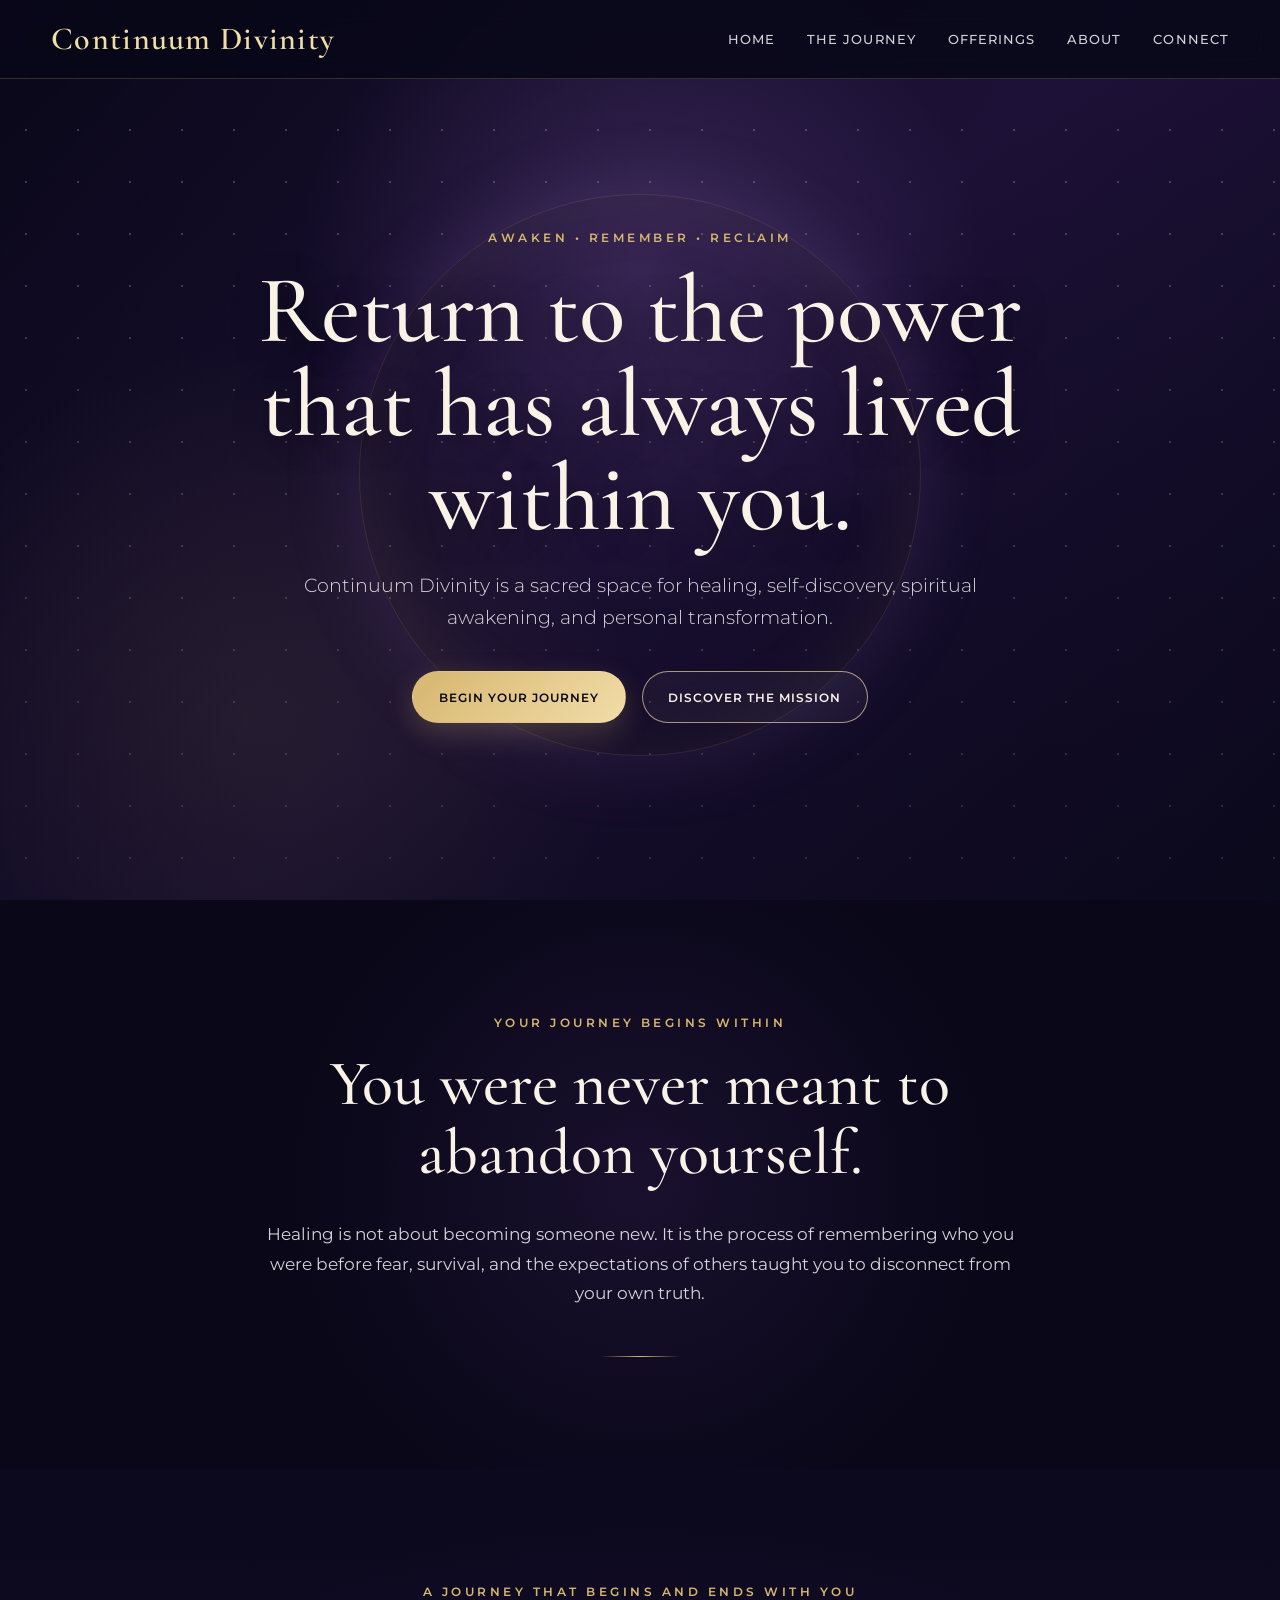
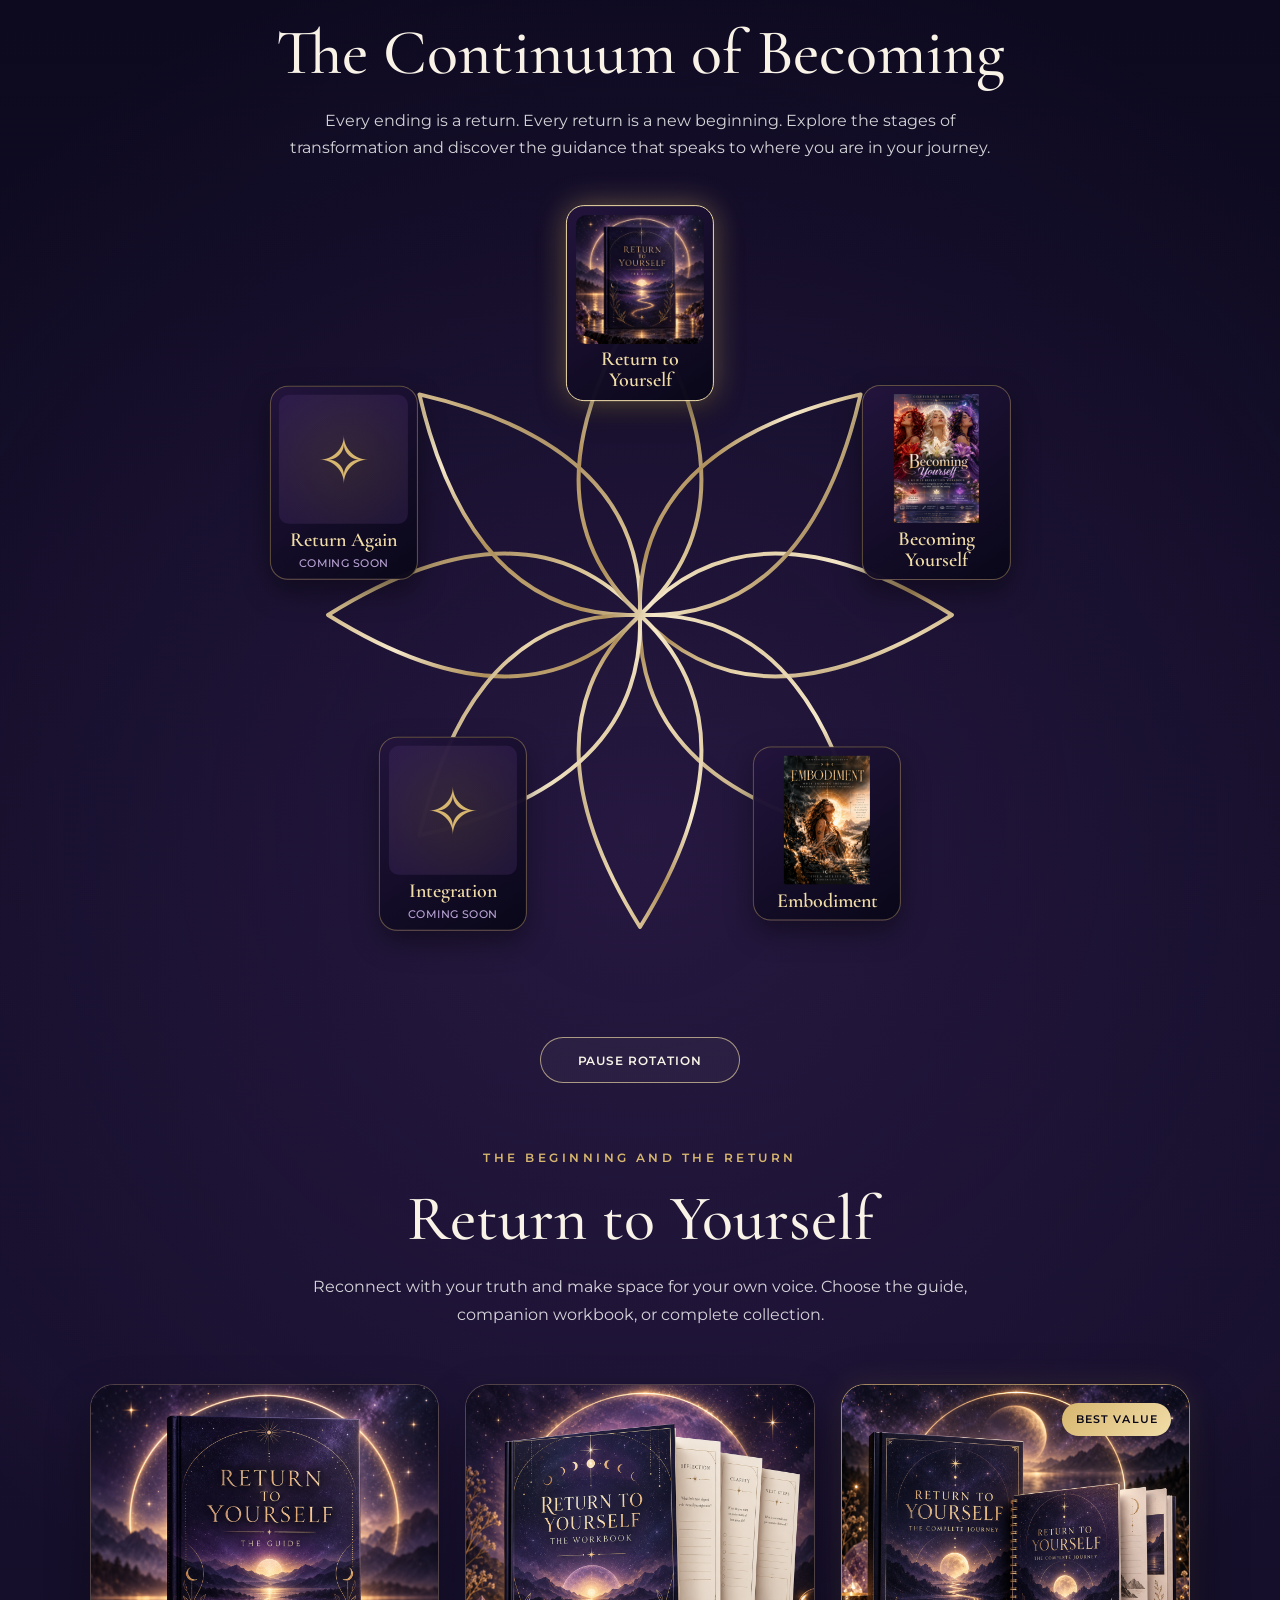
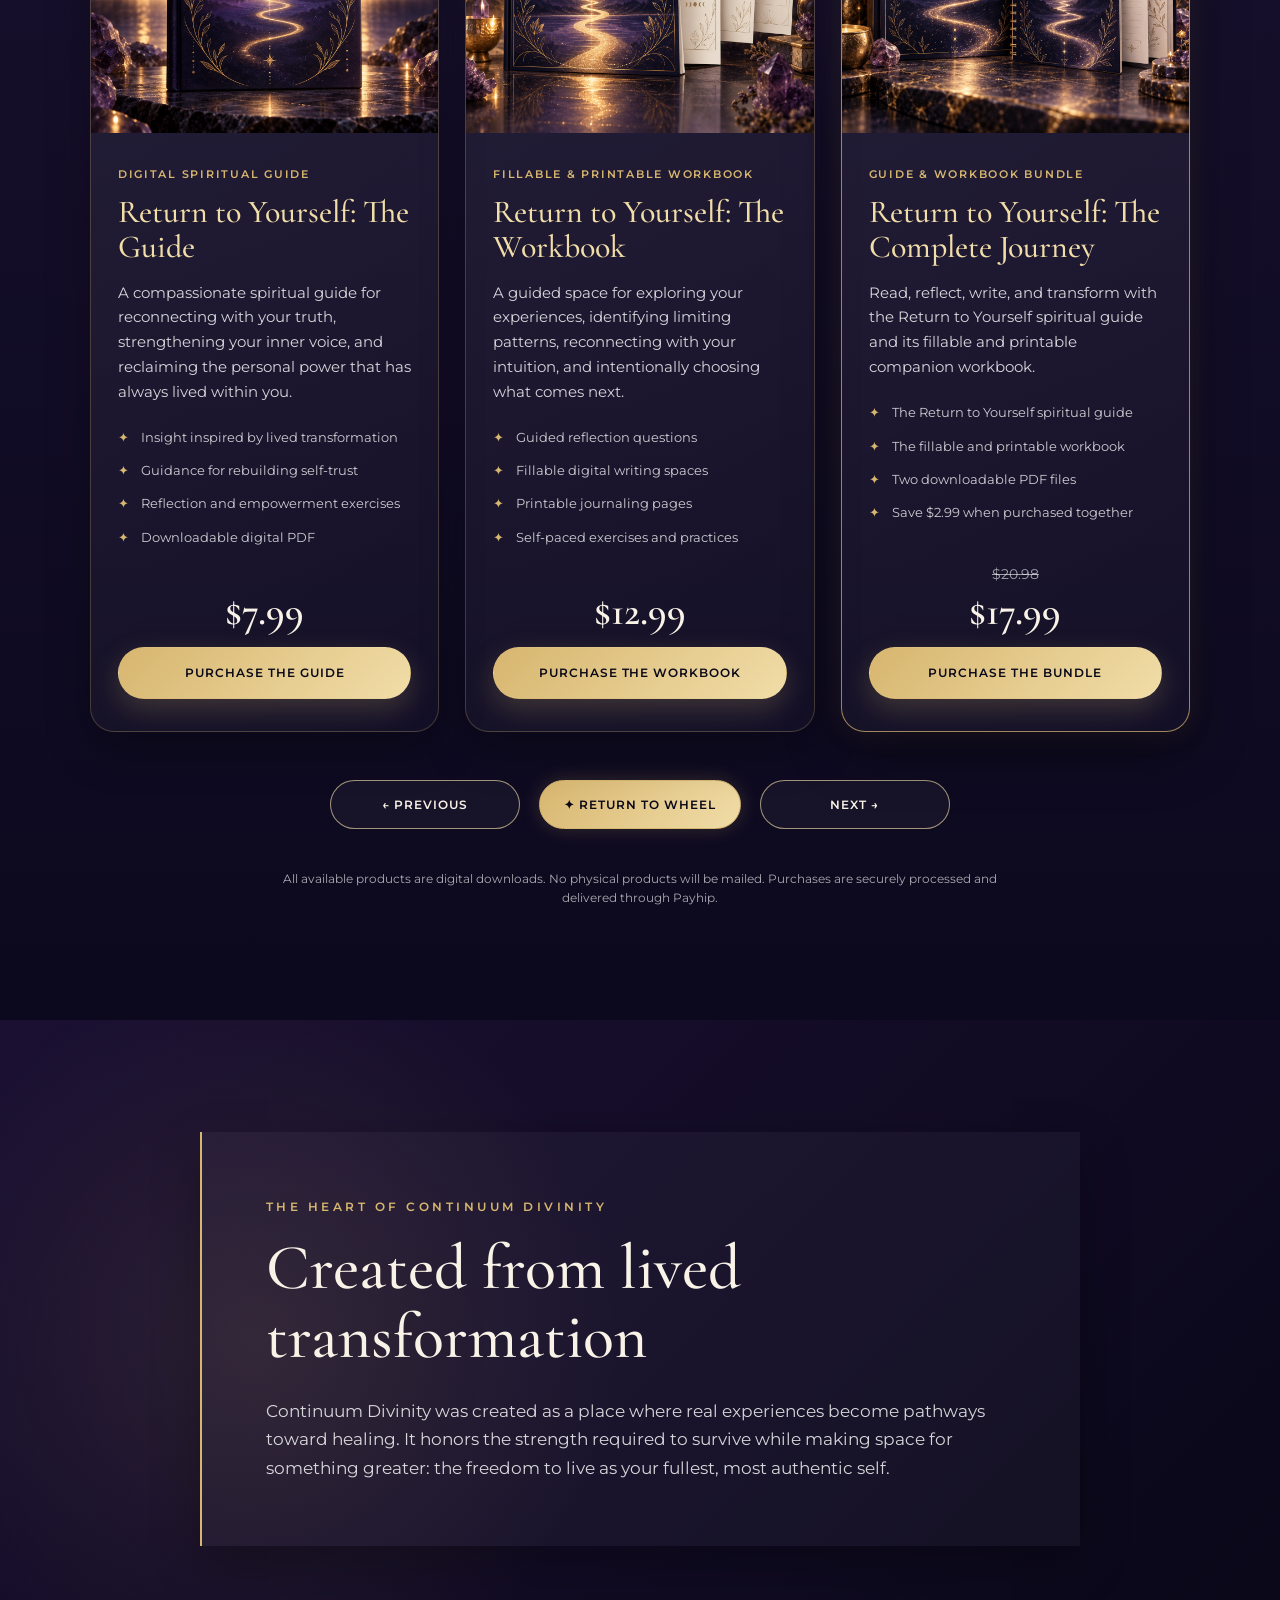
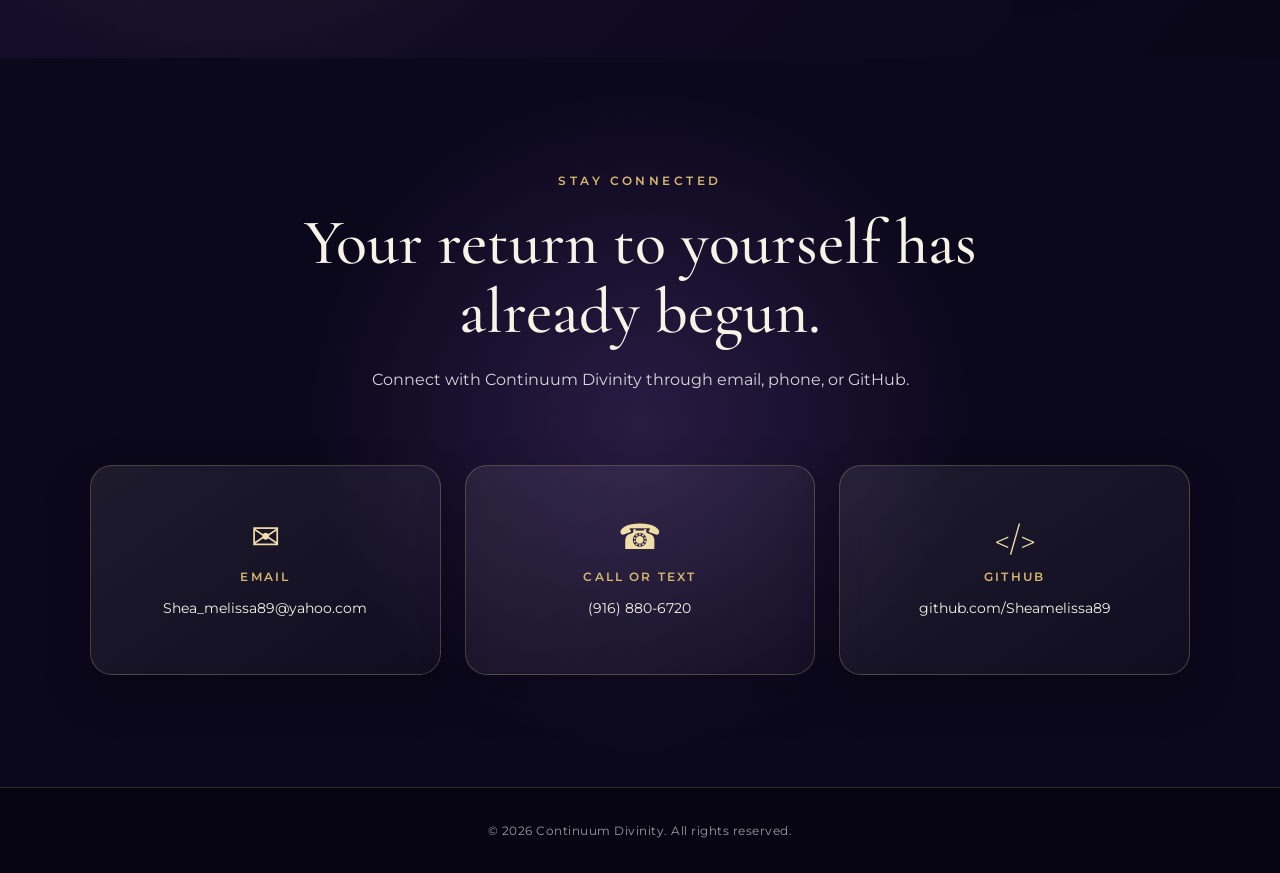
==== commit 4c827d7c: "Fixing a few functionalities and updating wheel" ====
--- a/index.html
+++ b/index.html
@@ -1,6 +1,5 @@
 <!DOCTYPE html>
 <html lang="en">
-
 <head>
     <meta charset="UTF-8">
     <meta name="viewport" content="width=device-width, initial-scale=1.0">
@@ -11,16 +10,13 @@
     >
 
     <title>Continuum Divinity</title>
-
     <link rel="stylesheet" href="style.css">
 </head>
 
 <body>
 
     <!-- ==================== NAVIGATION ==================== -->
-
     <header class="site-header">
-
         <nav class="navbar">
 
             <a href="#home" class="logo">
@@ -46,16 +42,12 @@
             </ul>
 
         </nav>
-
     </header>
 
-
     <main>
 
         <!-- ==================== HERO ==================== -->
-
         <section class="hero" id="home">
-
             <div class="hero-overlay"></div>
 
             <div class="hero-content">
@@ -75,34 +67,22 @@
                 </p>
 
                 <div class="hero-buttons">
-
-                    <a
-                        href="#journey"
-                        class="button button-primary"
-                    >
+                    <a href="#journey" class="button button-primary">
                         Begin Your Journey
                     </a>
 
-                    <a
-                        href="#about"
-                        class="button button-secondary"
-                    >
+                    <a href="#about" class="button button-secondary">
                         Discover the Mission
                     </a>
-
                 </div>
 
             </div>
-
         </section>
 
-
         <!-- ==================== JOURNEY INTRODUCTION ==================== -->
-
         <section class="intro-section" id="journey">
 
             <div class="section-heading">
-
                 <p class="eyebrow">
                     Your journey begins within
                 </p>
@@ -110,7 +90,6 @@
                 <h2>
                     You were never meant to abandon yourself.
                 </h2>
-
             </div>
 
             <p class="section-text">
@@ -122,13 +101,10 @@
 
         </section>
 
-
         <!-- ==================== THE CONTINUUM OF BECOMING ==================== -->
-
         <section class="offerings-section continuum-section" id="offerings">
 
             <div class="section-heading">
-
                 <p class="eyebrow">
                     A journey that begins and ends with you
                 </p>
@@ -142,54 +118,87 @@
                     Explore the stages of transformation and discover the
                     guidance that speaks to where you are in your journey.
                 </p>
-
             </div>
 
-
-            <!-- ==================== CELESTIAL CIRCLE ==================== -->
-
+            <!-- ==================== SACRED INFINITY FLOWER ==================== -->
             <div class="continuum-container">
 
                 <div class="continuum-circle" id="continuumCircle">
 
-                    <!-- Rotating decorative celestial rings -->
-
-                    <div class="celestial-ring celestial-ring-outer"></div>
-
-                    <div class="celestial-ring celestial-ring-inner"></div>
-
-
-                    <!-- CENTER EMBLEM -->
-
-                    <div class="continuum-center">
-
-                        <span class="center-symbol">✦</span>
-
-                        <h3>
-                            CONTINUUM<br>
-                            DIVINITY
-                        </h3>
-
-                        <p>
-                            The journey<br>
-                            returns to you
-                        </p>
-
-                        <span class="center-symbol">✦</span>
-
-                    </div>
-
-
-                    <!-- POSITION 1: 12 O'CLOCK -->
-
+                    <!-- Four infinity symbols sharing one exact center -->
+                    <svg
+                        class="celestial-ring sacred-infinity-flower"
+                        viewBox="0 0 600 600"
+                        width="100%"
+                        height="100%"
+                        aria-hidden="true"
+                        focusable="false"
+                        style="inset: 0; display: block; transform-origin: 50% 50%;"
+                    >
+                        <defs>
+                            <linearGradient
+                                id="infinityGold"
+                                x1="0%"
+                                y1="0%"
+                                x2="100%"
+                                y2="100%"
+                            >
+                                <stop offset="0%" stop-color="#8c7046" />
+                                <stop offset="24%" stop-color="#d4bc8d" />
+                                <stop offset="45%" stop-color="#f5e8ca" />
+                                <stop offset="62%" stop-color="#af905c" />
+                                <stop offset="82%" stop-color="#ead7b0" />
+                                <stop offset="100%" stop-color="#927548" />
+                            </linearGradient>
+
+                            <path
+                                id="infinityPetals"
+                                d="
+                                    M 300 300
+                                    C 244 240, 166 234, 60 300
+                                    C 166 366, 244 360, 300 300
+                                    C 356 240, 434 234, 540 300
+                                    C 434 366, 356 360, 300 300
+                                    Z
+                                "
+                            />
+                        </defs>
+
+                        <g
+                            fill="none"
+                            stroke="url(#infinityGold)"
+                            stroke-width="3"
+                            stroke-linecap="round"
+                            stroke-linejoin="round"
+                        >
+                            <use href="#infinityPetals" />
+
+                            <use
+                                href="#infinityPetals"
+                                transform="rotate(45 300 300)"
+                            />
+
+                            <use
+                                href="#infinityPetals"
+                                transform="rotate(90 300 300)"
+                            />
+
+                            <use
+                                href="#infinityPetals"
+                                transform="rotate(135 300 300)"
+                            />
+                        </g>
+                    </svg>
+
+                    <!-- GUIDE 1: RETURN TO YOURSELF -->
                     <button
                         type="button"
                         class="journey-node node-return active"
                         data-guide="return"
                         aria-label="Explore Return to Yourself"
+                        aria-controls="panel-return"
                         aria-pressed="true"
                     >
-
                         <img
                             src="images/Guide-product.png"
                             alt="Return to Yourself guide cover"
@@ -199,20 +208,17 @@
                         <span class="journey-node-title">
                             Return to Yourself
                         </span>
-
                     </button>
 
-
-                    <!-- POSITION 2: BECOMING YOURSELF -->
-
+                    <!-- GUIDE 2: BECOMING YOURSELF -->
                     <button
                         type="button"
                         class="journey-node node-becoming"
                         data-guide="becoming"
                         aria-label="Explore Becoming Yourself"
+                        aria-controls="panel-becoming"
                         aria-pressed="false"
                     >
-
                         <img
                             src="images/becoming-yourself-product.png"
                             alt="Becoming Yourself guide cover"
@@ -222,20 +228,17 @@
                         <span class="journey-node-title">
                             Becoming Yourself
                         </span>
-
                     </button>
 
-
-                    <!-- POSITION 3: EMBODIMENT -->
-
+                    <!-- GUIDE 3: EMBODIMENT -->
                     <button
                         type="button"
                         class="journey-node node-embodiment"
                         data-guide="embodiment"
                         aria-label="Explore Embodiment"
+                        aria-controls="panel-embodiment"
                         aria-pressed="false"
                     >
-
                         <img
                             src="images/EmbodimentGuide.png"
                             alt="Embodiment guide by Shea Melissa"
@@ -245,21 +248,20 @@
                         <span class="journey-node-title">
                             Embodiment
                         </span>
-
                     </button>
 
-
-                    <!-- POSITION 4: INTEGRATION -->
-
+                    <!-- GUIDE 4: INTEGRATION -->
                     <button
                         type="button"
                         class="journey-node node-integration coming-soon"
                         data-guide="integration"
                         aria-label="Explore Integration, coming soon"
+                        aria-controls="panel-integration"
                         aria-pressed="false"
                     >
-
-                        <span class="journey-placeholder">✧</span>
+                        <span class="journey-placeholder" aria-hidden="true">
+                            ✧
+                        </span>
 
                         <span class="journey-node-title">
                             Integration
@@ -268,21 +270,20 @@
                         <span class="coming-soon-label">
                             Coming Soon
                         </span>
-
                     </button>
 
-
-                    <!-- POSITION 5: RETURN AGAIN -->
-
+                    <!-- GUIDE 5: RETURN AGAIN -->
                     <button
                         type="button"
                         class="journey-node node-return-again coming-soon"
                         data-guide="return-again"
                         aria-label="Explore Return Again, coming soon"
+                        aria-controls="panel-return-again"
                         aria-pressed="false"
                     >
-
-                        <span class="journey-placeholder">✧</span>
+                        <span class="journey-placeholder" aria-hidden="true">
+                            ✧
+                        </span>
 
                         <span class="journey-node-title">
                             Return Again
@@ -291,16 +292,12 @@
                         <span class="coming-soon-label">
                             Coming Soon
                         </span>
-
                     </button>
 
-                </div>
-
-
-                <!-- ROTATION CONTROLS -->
-
+                </div><!-- END continuum-circle -->
+
+                <!-- ROTATION CONTROL -->
                 <div class="continuum-controls">
-
                     <button
                         type="button"
                         id="rotationToggle"
@@ -309,27 +306,20 @@
                     >
                         Pause Rotation
                     </button>
-
                 </div>
 
-            </div>
-
+            </div><!-- END continuum-container -->
 
             <!-- ==================== GUIDE INFORMATION PANELS ==================== -->
-
             <div class="journey-details" id="journeyDetails">
 
-
                 <!-- RETURN TO YOURSELF -->
-
                 <section
                     class="journey-panel active"
                     id="panel-return"
                     data-panel="return"
                 >
-
                     <div class="section-heading">
-
                         <p class="eyebrow">
                             The beginning and the return
                         </p>
@@ -343,29 +333,22 @@
                             own voice. Choose the guide, companion workbook,
                             or complete collection.
                         </p>
-
                     </div>
 
-
                     <div class="product-grid">
 
                         <!-- GUIDE -->
-
                         <article class="product-card">
-
                             <div class="product-image-container">
-
                                 <img
                                     src="images/Guide-product.png"
                                     alt="Return to Yourself spiritual guide"
                                     class="product-image"
                                     loading="lazy"
                                 >
-
                             </div>
 
                             <div class="product-content">
-
                                 <p class="product-type">
                                     Digital Spiritual Guide
                                 </p>
@@ -390,7 +373,6 @@
                                 </ul>
 
                                 <div class="product-purchase">
-
                                     <p class="product-price">
                                         $7.99
                                     </p>
@@ -403,31 +385,22 @@
                                     >
                                         Purchase the Guide
                                     </a>
-
                                 </div>
-
-                            </div>
-
+                            </div>
                         </article>
 
-
                         <!-- WORKBOOK -->
-
                         <article class="product-card">
-
                             <div class="product-image-container">
-
                                 <img
                                     src="images/workbook-product.png"
                                     alt="Return to Yourself workbook"
                                     class="product-image"
                                     loading="lazy"
                                 >
-
                             </div>
 
                             <div class="product-content">
-
                                 <p class="product-type">
                                     Fillable &amp; Printable Workbook
                                 </p>
@@ -452,7 +425,6 @@
                                 </ul>
 
                                 <div class="product-purchase">
-
                                     <p class="product-price">
                                         $12.99
                                     </p>
@@ -465,35 +437,26 @@
                                     >
                                         Purchase the Workbook
                                     </a>
-
                                 </div>
-
-                            </div>
-
+                            </div>
                         </article>
 
-
                         <!-- BUNDLE -->
-
                         <article class="product-card featured-product">
-
                             <div class="best-value-badge">
                                 Best Value
                             </div>
 
                             <div class="product-image-container">
-
                                 <img
                                     src="images/bundle-product.png"
                                     alt="Return to Yourself complete collection"
                                     class="product-image"
                                     loading="lazy"
                                 >
-
                             </div>
 
                             <div class="product-content">
-
                                 <p class="product-type">
                                     Guide &amp; Workbook Bundle
                                 </p>
@@ -517,7 +480,6 @@
                                 </ul>
 
                                 <div class="product-purchase">
-
                                     <p class="original-price">
                                         $20.98
                                     </p>
@@ -534,29 +496,21 @@
                                     >
                                         Purchase the Bundle
                                     </a>
-
                                 </div>
-
-                            </div>
-
+                            </div>
                         </article>
 
                     </div>
-
                 </section>
 
-
                 <!-- BECOMING YOURSELF -->
-
                 <section
                     class="journey-panel"
                     id="panel-becoming"
                     data-panel="becoming"
                     hidden
                 >
-
                     <div class="section-heading">
-
                         <p class="eyebrow">
                             The awakening
                         </p>
@@ -572,27 +526,21 @@
                             you have carried and make space for the
                             woman you are becoming.
                         </p>
-
                     </div>
 
-
                     <div class="becoming-product-layout">
-
                         <article class="product-card becoming-product">
 
                             <div class="product-image-container">
-
                                 <img
                                     src="images/becoming-yourself-product.png"
                                     alt="Becoming Yourself guide cover featuring three women"
                                     class="product-image"
                                     loading="lazy"
                                 >
-
                             </div>
 
                             <div class="product-content">
-
                                 <p class="product-type">
                                     Digital Self-Discovery Guide
                                 </p>
@@ -618,7 +566,6 @@
                                 </ul>
 
                                 <div class="product-purchase">
-
                                     <p class="product-price">
                                         $12.99
                                     </p>
@@ -631,29 +578,21 @@
                                     >
                                         Purchase Becoming Yourself
                                     </a>
-
                                 </div>
-
                             </div>
 
                         </article>
-
                     </div>
-
                 </section>
 
-
                 <!-- EMBODIMENT -->
-
                 <section
                     class="journey-panel"
                     id="panel-embodiment"
                     data-panel="embodiment"
                     hidden
                 >
-
                     <div class="section-heading">
-
                         <p class="eyebrow">
                             The choice
                         </p>
@@ -665,27 +604,21 @@
                         <p class="offerings-introduction">
                             When Knowing Yourself Becomes Choosing Yourself
                         </p>
-
                     </div>
 
-
                     <div class="becoming-product-layout">
-
                         <article class="product-card becoming-product">
 
                             <div class="product-image-container">
-
                                 <img
                                     src="images/EmbodimentGuide.png"
                                     alt="Embodiment Guide by Shea Melissa"
                                     class="product-image"
                                     loading="lazy"
                                 >
-
                             </div>
 
                             <div class="product-content">
-
                                 <p class="product-type">
                                     Digital Personal Growth Guide
                                 </p>
@@ -723,7 +656,6 @@
                                 </ul>
 
                                 <div class="product-purchase">
-
                                     <p class="product-price">
                                         $12.99
                                     </p>
@@ -736,29 +668,21 @@
                                     >
                                         Purchase Embodiment
                                     </a>
-
                                 </div>
-
                             </div>
 
                         </article>
-
                     </div>
-
                 </section>
 
-
                 <!-- INTEGRATION -->
-
                 <section
                     class="journey-panel"
                     id="panel-integration"
                     data-panel="integration"
                     hidden
                 >
-
                     <div class="section-heading">
-
                         <p class="eyebrow">
                             The alignment
                         </p>
@@ -776,23 +700,17 @@
                         <p class="coming-soon-message">
                             ✦ Coming Soon ✦
                         </p>
-
                     </div>
-
                 </section>
 
-
                 <!-- RETURN AGAIN -->
-
                 <section
                     class="journey-panel"
                     id="panel-return-again"
                     data-panel="return-again"
                     hidden
                 >
-
                     <div class="section-heading">
-
                         <p class="eyebrow">
                             The continuation
                         </p>
@@ -811,42 +729,39 @@
                         <p class="coming-soon-message">
                             ✦ Coming Soon ✦
                         </p>
-
                     </div>
-
                 </section>
 
+            </div><!-- END journey-details -->
+
+            <!-- ==================== JOURNEY NAVIGATION ==================== -->
+            <div class="journey-navigation">
+
+                <button
+                    type="button"
+                    id="previousGuide"
+                    class="button button-secondary journey-nav-button"
+                >
+                    ← Previous
+                </button>
+
+                <button
+                    type="button"
+                    id="returnToWheel"
+                    class="button button-primary journey-nav-button"
+                >
+                    ✦ Return to Wheel
+                </button>
+
+                <button
+                    type="button"
+                    id="nextGuide"
+                    class="button button-secondary journey-nav-button"
+                >
+                    Next →
+                </button>
+
             </div>
-
-            <!-- ==================== JOURNEY NAVIGATION ==================== -->
-
-<div class="journey-navigation">
-
-    <button
-        type="button"
-        id="previousGuide"
-        class="button button-secondary journey-nav-button"
-    >
-        ← Previous
-    </button>
-
-    <button
-        type="button"
-        id="returnToWheel"
-        class="button button-primary journey-nav-button"
-    >
-        ✦ Return to Wheel
-    </button>
-
-    <button
-        type="button"
-        id="nextGuide"
-        class="button button-secondary journey-nav-button"
-    >
-        Next →
-    </button>
-
-</div>
 
             <p class="digital-product-notice">
                 All available products are digital downloads.
@@ -854,15 +769,12 @@
                 Purchases are securely processed and delivered through Payhip.
             </p>
 
-        </section>
-
+        </section><!-- END offerings -->
 
         <!-- ==================== ABOUT ==================== -->
-
         <section class="about-section" id="about">
 
             <div class="about-content">
-
                 <p class="eyebrow">
                     The heart of Continuum Divinity
                 </p>
@@ -878,18 +790,14 @@
                     for something greater: the freedom to live as your
                     fullest, most authentic self.
                 </p>
-
             </div>
 
         </section>
 
-
         <!-- ==================== CONTACT ==================== -->
-
         <section class="contact-section" id="contact">
 
             <div class="section-heading">
-
                 <p class="eyebrow">
                     Stay connected
                 </p>
@@ -902,20 +810,16 @@
                     Connect with Continuum Divinity through email,
                     phone, or GitHub.
                 </p>
-
             </div>
 
-
             <div class="contact-grid">
 
                 <!-- EMAIL -->
-
                 <a
                     href="mailto:Shea_melissa89@yahoo.com"
                     class="contact-card"
                     aria-label="Email Continuum Divinity"
                 >
-
                     <span class="contact-icon">✉</span>
 
                     <span class="contact-label">
@@ -925,18 +829,14 @@
                     <span class="contact-detail">
                         Shea_melissa89@yahoo.com
                     </span>
-
                 </a>
 
-
                 <!-- PHONE -->
-
                 <a
                     href="tel:+19168806720"
                     class="contact-card"
                     aria-label="Call or text Continuum Divinity"
                 >
-
                     <span class="contact-icon">☎</span>
 
                     <span class="contact-label">
@@ -946,12 +846,9 @@
                     <span class="contact-detail">
                         (916) 880-6720
                     </span>
-
                 </a>
 
-
                 <!-- GITHUB -->
-
                 <a
                     href="https://github.com/Sheamelissa89"
                     class="contact-card"
@@ -959,7 +856,6 @@
                     rel="noopener noreferrer"
                     aria-label="Visit Shea's GitHub profile"
                 >
-
                     <span class="contact-icon">
                         &lt;/&gt;
                     </span>
@@ -971,34 +867,25 @@
                     <span class="contact-detail">
                         github.com/Sheamelissa89
                     </span>
-
                 </a>
 
             </div>
-
         </section>
 
     </main>
 
-
     <!-- ==================== FOOTER ==================== -->
-
     <footer class="site-footer">
-
         <p>
             &copy;
             <span id="currentYear"></span>
             Continuum Divinity.
             All rights reserved.
         </p>
-
     </footer>
 
-
     <!-- ==================== JAVASCRIPT ==================== -->
-
     <script src="script.js"></script>
 
 </body>
-
 </html>
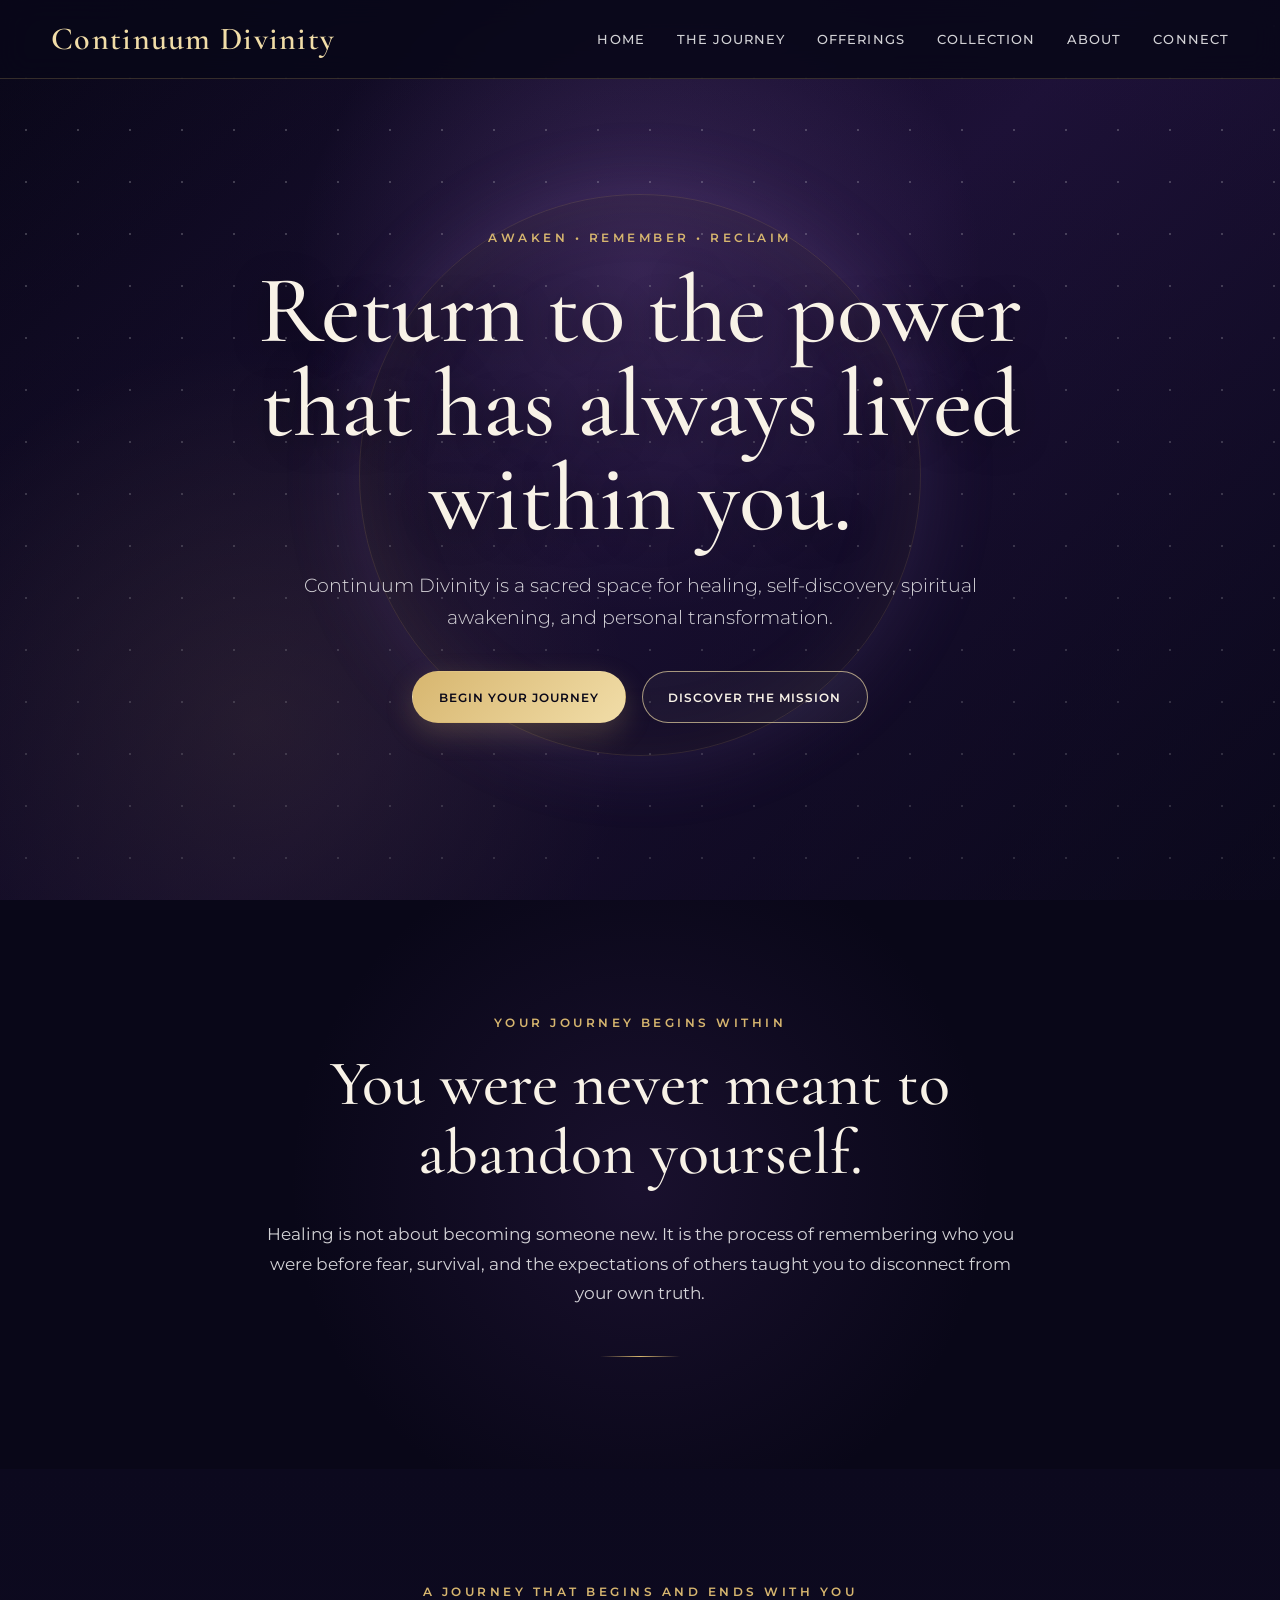
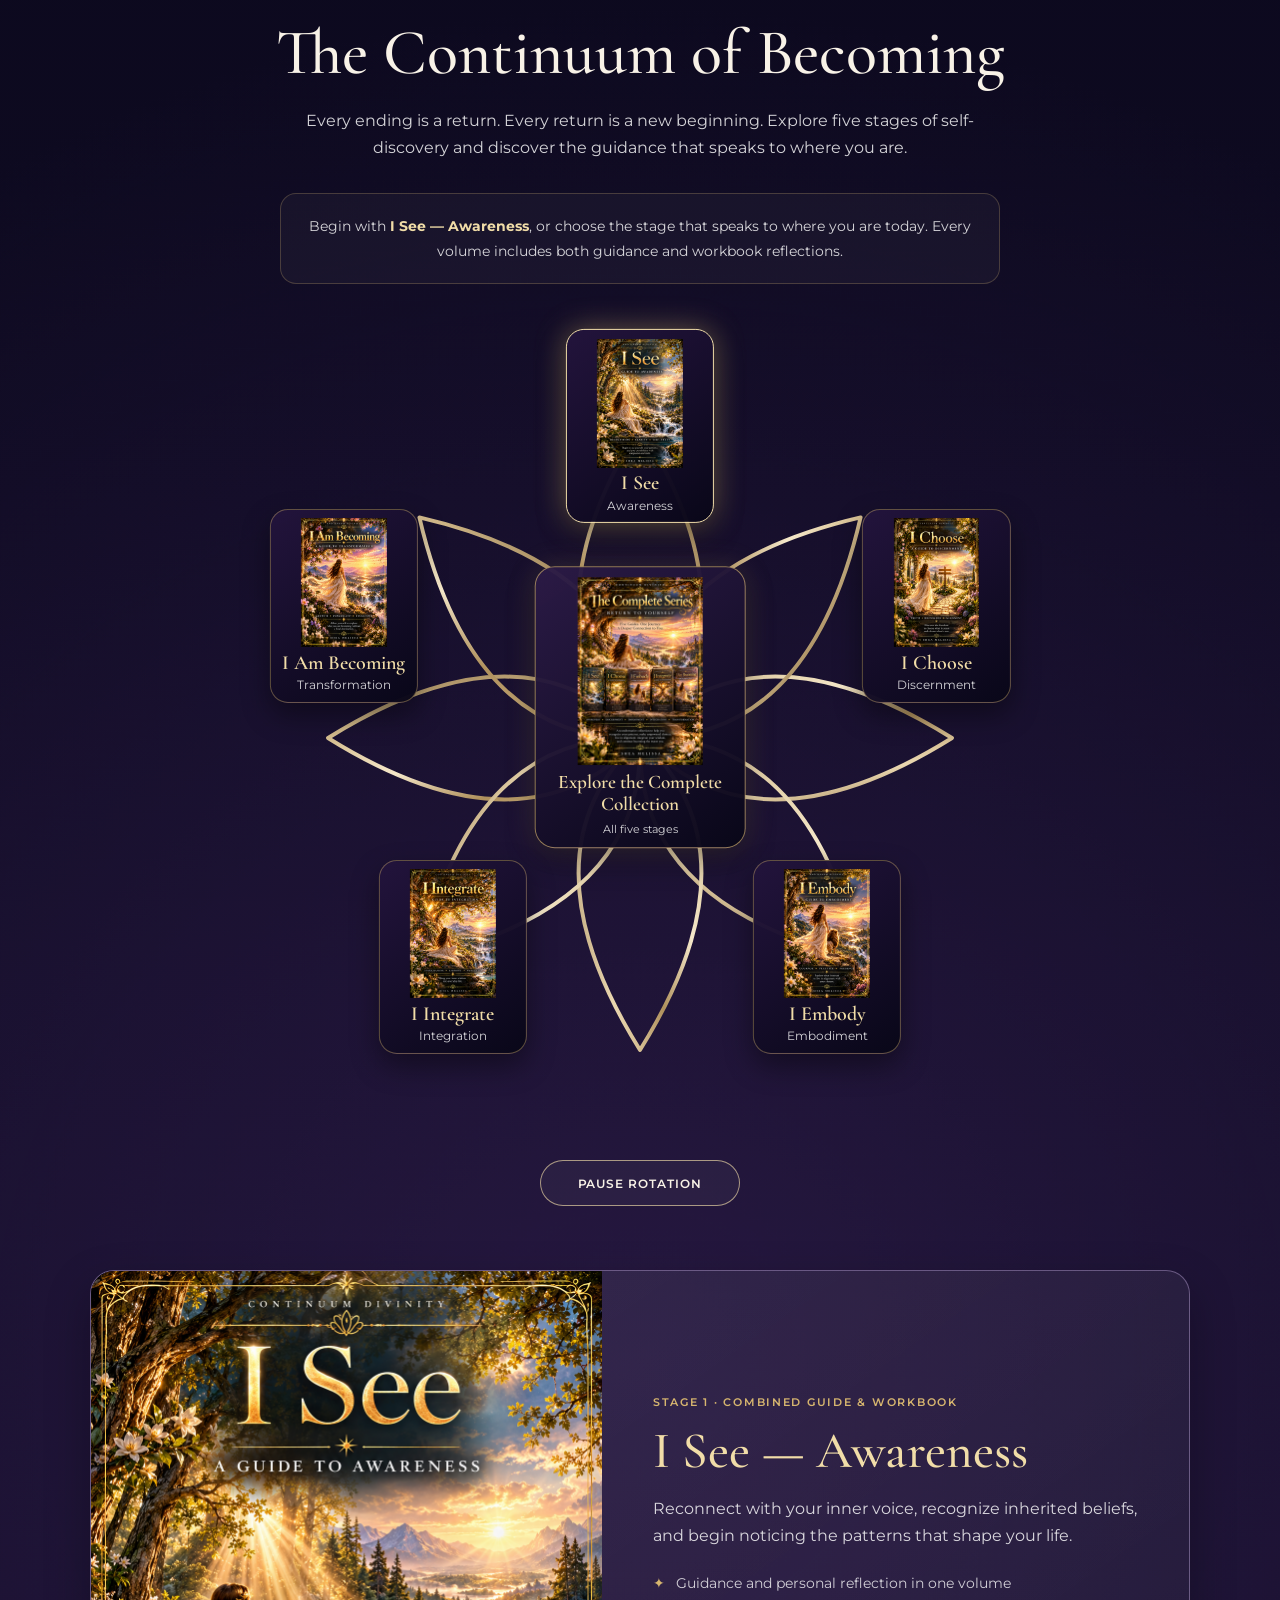
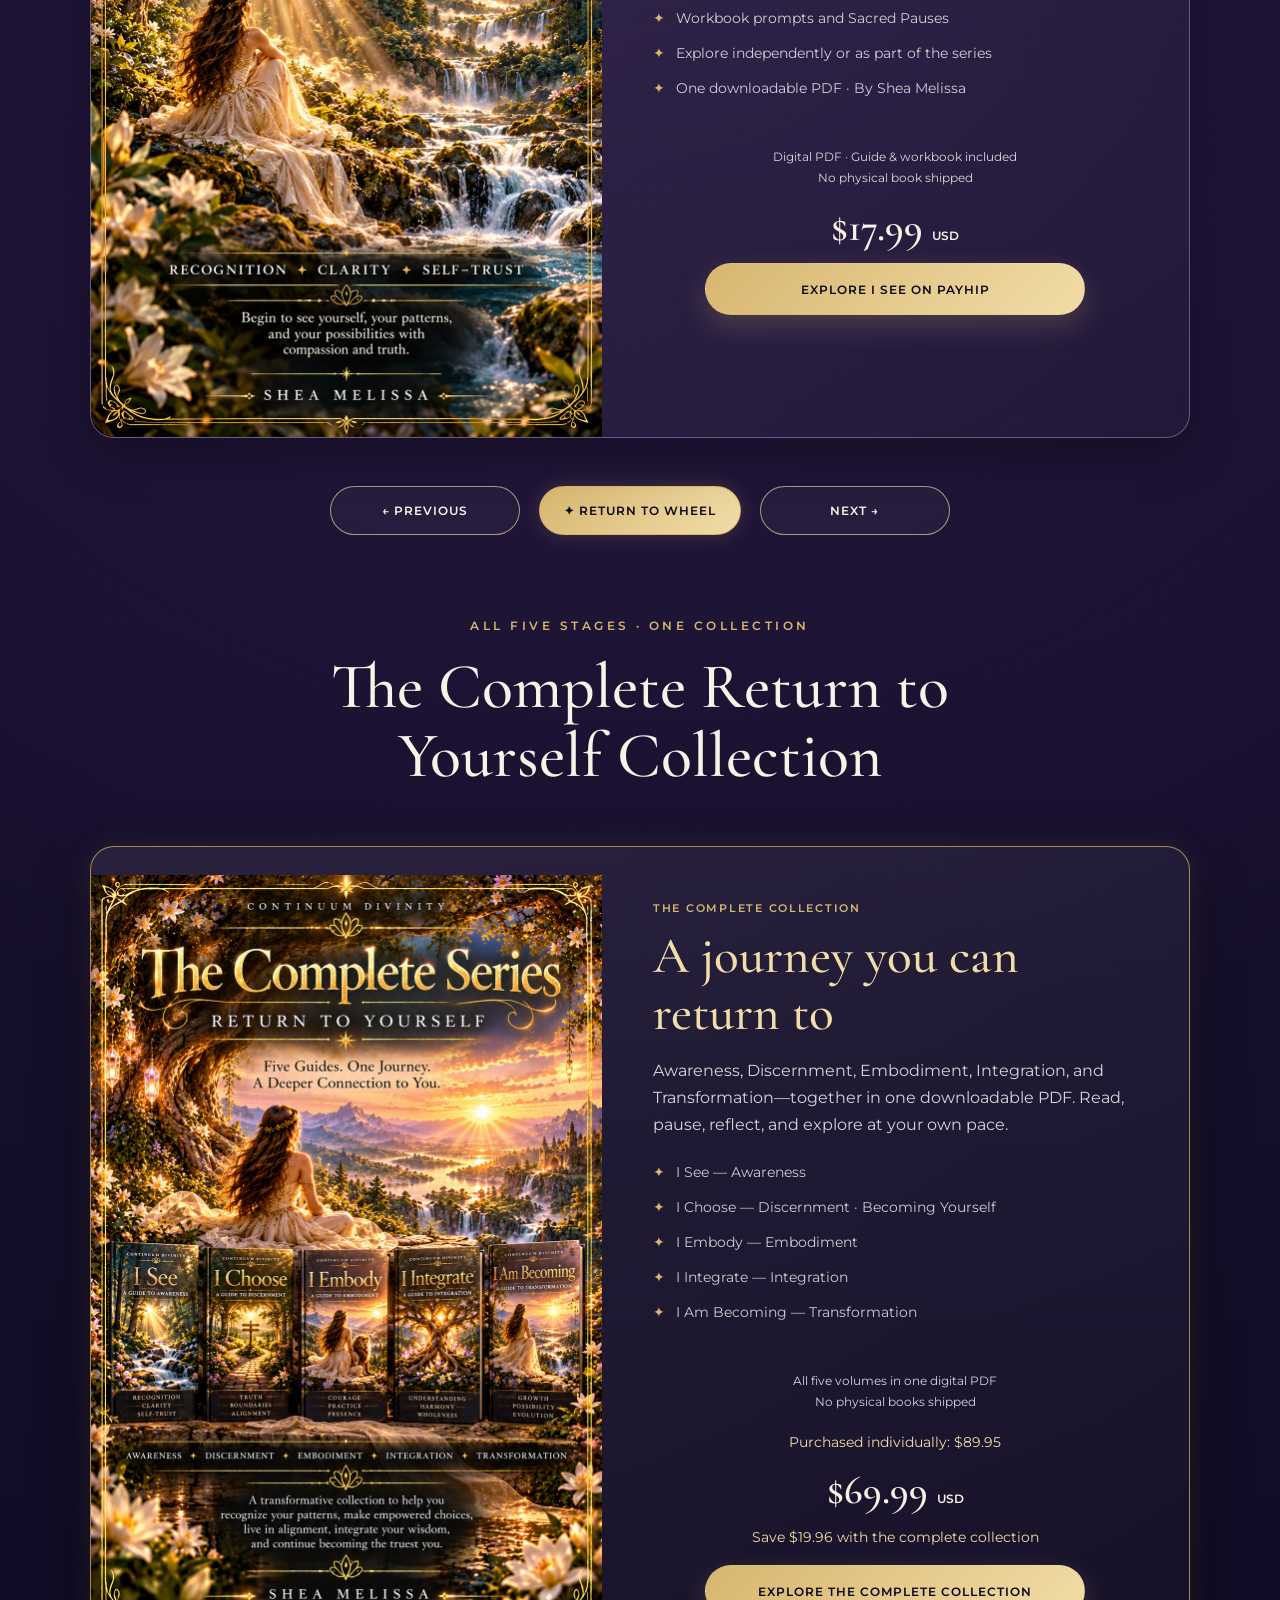
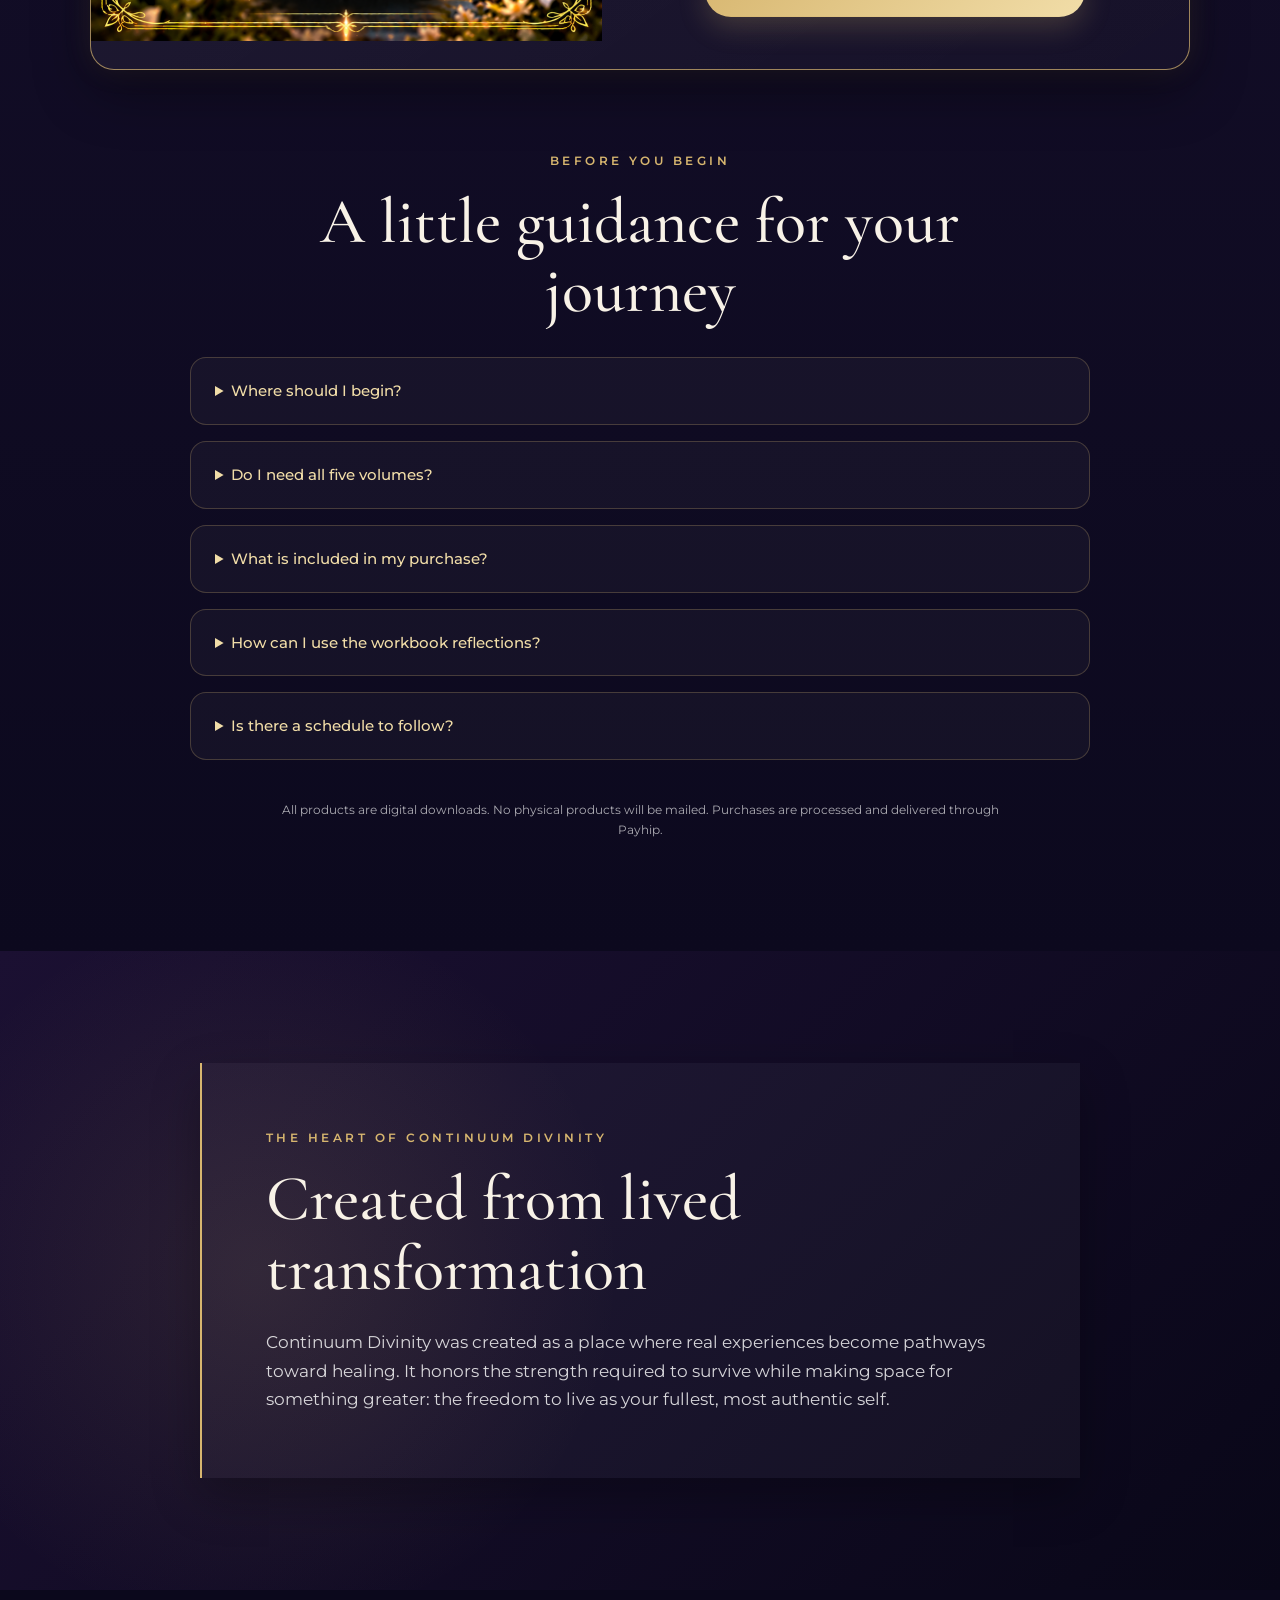
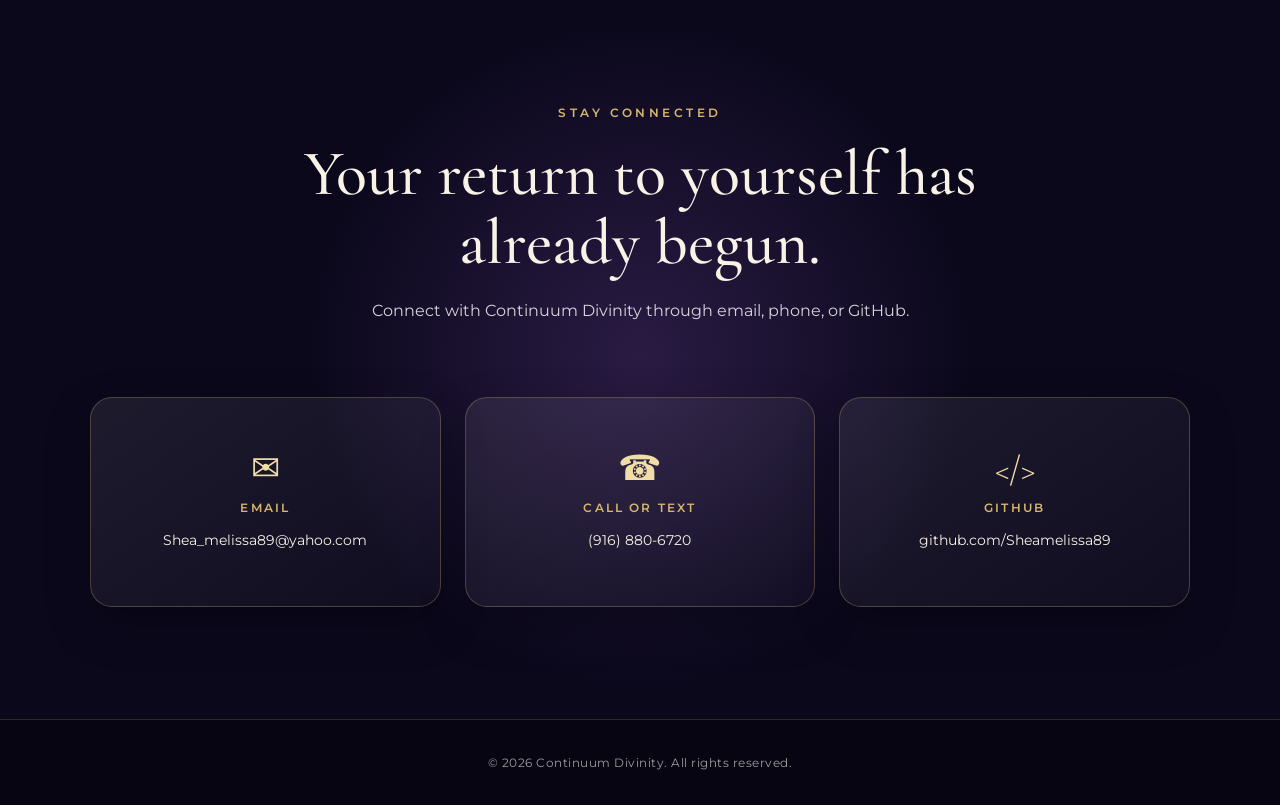
==== commit a4dc40ec: "Final Series Completion push" ====
--- a/index.html
+++ b/index.html
@@ -6,18 +6,20 @@
 
     <meta
         name="description"
-        content="Continuum Divinity is a space for spiritual growth, healing, self-discovery, and reclaiming your personal power."
+        content="Explore Return to Yourself by Shea Melissa: five combined guides and workbooks for awareness, discernment, embodiment, integration, and transformation."
     >
 
-    <title>Continuum Divinity</title>
+    <title>Continuum Divinity | Return to Yourself</title>
+
     <link rel="stylesheet" href="style.css">
+    <script src="script.js" defer></script>
 </head>
 
 <body>
 
-    <!-- ==================== NAVIGATION ==================== -->
+    <!-- NAVIGATION -->
     <header class="site-header">
-        <nav class="navbar">
+        <nav class="navbar" aria-label="Main navigation">
 
             <a href="#home" class="logo">
                 Continuum Divinity
@@ -28,6 +30,7 @@
                 id="menuButton"
                 type="button"
                 aria-label="Open navigation menu"
+                aria-controls="navLinks"
                 aria-expanded="false"
             >
                 ☰
@@ -37,6 +40,7 @@
                 <li><a href="#home">Home</a></li>
                 <li><a href="#journey">The Journey</a></li>
                 <li><a href="#offerings">Offerings</a></li>
+                <li><a href="#complete-collection">Collection</a></li>
                 <li><a href="#about">About</a></li>
                 <li><a href="#contact">Connect</a></li>
             </ul>
@@ -46,9 +50,9 @@
 
     <main>
 
-        <!-- ==================== HERO ==================== -->
+        <!-- HERO -->
         <section class="hero" id="home">
-            <div class="hero-overlay"></div>
+            <div class="hero-overlay" aria-hidden="true"></div>
 
             <div class="hero-content">
 
@@ -79,7 +83,7 @@
             </div>
         </section>
 
-        <!-- ==================== JOURNEY INTRODUCTION ==================== -->
+        <!-- JOURNEY INTRODUCTION -->
         <section class="intro-section" id="journey">
 
             <div class="section-heading">
@@ -101,8 +105,11 @@
 
         </section>
 
-        <!-- ==================== THE CONTINUUM OF BECOMING ==================== -->
-        <section class="offerings-section continuum-section" id="offerings">
+        <!-- THE CONTINUUM OF BECOMING -->
+        <section
+            class="offerings-section continuum-section"
+            id="offerings"
+        >
 
             <div class="section-heading">
                 <p class="eyebrow">
@@ -115,17 +122,20 @@
 
                 <p class="offerings-introduction">
                     Every ending is a return. Every return is a new beginning.
-                    Explore the stages of transformation and discover the
-                    guidance that speaks to where you are in your journey.
+                    Explore five stages of self-discovery and discover the
+                    guidance that speaks to where you are.
                 </p>
             </div>
-
-            <!-- ==================== SACRED INFINITY FLOWER ==================== -->
+                        <p class="journey-orientation">
+                Begin with <strong>I See — Awareness</strong>, or choose
+                the stage that speaks to where you are today.
+                Every volume includes both guidance and workbook reflections.
+            </p>
+            <!-- SACRED INFINITY FLOWER -->
             <div class="continuum-container">
 
                 <div class="continuum-circle" id="continuumCircle">
 
-                    <!-- Four infinity symbols sharing one exact center -->
                     <svg
                         class="celestial-ring sacred-infinity-flower"
                         viewBox="0 0 600 600"
@@ -133,7 +143,6 @@
                         height="100%"
                         aria-hidden="true"
                         focusable="false"
-                        style="inset: 0; display: block; transform-origin: 50% 50%;"
                     >
                         <defs>
                             <linearGradient
@@ -143,12 +152,12 @@
                                 x2="100%"
                                 y2="100%"
                             >
-                                <stop offset="0%" stop-color="#8c7046" />
-                                <stop offset="24%" stop-color="#d4bc8d" />
-                                <stop offset="45%" stop-color="#f5e8ca" />
-                                <stop offset="62%" stop-color="#af905c" />
-                                <stop offset="82%" stop-color="#ead7b0" />
-                                <stop offset="100%" stop-color="#927548" />
+                                <stop offset="0%" stop-color="#8c7046"/>
+                                <stop offset="24%" stop-color="#d4bc8d"/>
+                                <stop offset="45%" stop-color="#f5e8ca"/>
+                                <stop offset="62%" stop-color="#af905c"/>
+                                <stop offset="82%" stop-color="#ead7b0"/>
+                                <stop offset="100%" stop-color="#927548"/>
                             </linearGradient>
 
                             <path
@@ -171,18 +180,15 @@
                             stroke-linecap="round"
                             stroke-linejoin="round"
                         >
-                            <use href="#infinityPetals" />
-
+                            <use href="#infinityPetals"/>
                             <use
                                 href="#infinityPetals"
                                 transform="rotate(45 300 300)"
                             />
-
                             <use
                                 href="#infinityPetals"
                                 transform="rotate(90 300 300)"
                             />
-
                             <use
                                 href="#infinityPetals"
                                 transform="rotate(135 300 300)"
@@ -190,111 +196,121 @@
                         </g>
                     </svg>
 
-                    <!-- GUIDE 1: RETURN TO YOURSELF -->
+                    <!-- STAGE 1 -->
                     <button
                         type="button"
                         class="journey-node node-return active"
                         data-guide="return"
-                        aria-label="Explore Return to Yourself"
+                        aria-label="Explore I See — Awareness"
                         aria-controls="panel-return"
                         aria-pressed="true"
                     >
                         <img
-                            src="images/Guide-product.png"
-                            alt="Return to Yourself guide cover"
+                            src="images/WebsiteISeeImage.png"
+                            alt="I See — Awareness guide and workbook"
                             loading="lazy"
                         >
 
-                        <span class="journey-node-title">
-                            Return to Yourself
-                        </span>
+                        <span class="journey-node-title">I See</span>
+                        <span class="journey-node-stage">Awareness</span>
                     </button>
 
-                    <!-- GUIDE 2: BECOMING YOURSELF -->
+                    <!-- STAGE 2 -->
                     <button
                         type="button"
                         class="journey-node node-becoming"
                         data-guide="becoming"
-                        aria-label="Explore Becoming Yourself"
+                        aria-label="Explore I Choose — Discernment"
                         aria-controls="panel-becoming"
                         aria-pressed="false"
                     >
                         <img
-                            src="images/becoming-yourself-product.png"
-                            alt="Becoming Yourself guide cover"
+                            src="images/WebsiteIchooseimage.png"
+                            alt="I Choose — Discernment guide and workbook"
                             loading="lazy"
                         >
 
-                        <span class="journey-node-title">
-                            Becoming Yourself
-                        </span>
+                        <span class="journey-node-title">I Choose</span>
+                        <span class="journey-node-stage">Discernment</span>
                     </button>
 
-                    <!-- GUIDE 3: EMBODIMENT -->
+                    <!-- STAGE 3 -->
                     <button
                         type="button"
                         class="journey-node node-embodiment"
                         data-guide="embodiment"
-                        aria-label="Explore Embodiment"
+                        aria-label="Explore I Embody — Embodiment"
                         aria-controls="panel-embodiment"
                         aria-pressed="false"
                     >
                         <img
-                            src="images/EmbodimentGuide.png"
-                            alt="Embodiment guide by Shea Melissa"
+                            src="images/WebsiteIembodyimage.png"
+                            alt="I Embody — Embodiment guide and workbook"
                             loading="lazy"
                         >
 
-                        <span class="journey-node-title">
-                            Embodiment
-                        </span>
+                        <span class="journey-node-title">I Embody</span>
+                        <span class="journey-node-stage">Embodiment</span>
                     </button>
 
-                    <!-- GUIDE 4: INTEGRATION -->
+                    <!-- STAGE 4 -->
                     <button
                         type="button"
-                        class="journey-node node-integration coming-soon"
+                        class="journey-node node-integration"
                         data-guide="integration"
-                        aria-label="Explore Integration, coming soon"
+                        aria-label="Explore I Integrate — Integration"
                         aria-controls="panel-integration"
                         aria-pressed="false"
                     >
-                        <span class="journey-placeholder" aria-hidden="true">
-                            ✧
-                        </span>
-
-                        <span class="journey-node-title">
-                            Integration
-                        </span>
-
-                        <span class="coming-soon-label">
-                            Coming Soon
-                        </span>
+                        <img
+                            src="images/websiteiIntegrateimage.png"
+                            alt="I Integrate — Integration guide and workbook"
+                            loading="lazy"
+                        >
+
+                        <span class="journey-node-title">I Integrate</span>
+                        <span class="journey-node-stage">Integration</span>
                     </button>
 
-                    <!-- GUIDE 5: RETURN AGAIN -->
+                    <!-- STAGE 5 -->
                     <button
                         type="button"
-                        class="journey-node node-return-again coming-soon"
+                        class="journey-node node-return-again"
                         data-guide="return-again"
-                        aria-label="Explore Return Again, coming soon"
+                        aria-label="Explore I Am Becoming — Transformation"
                         aria-controls="panel-return-again"
                         aria-pressed="false"
                     >
-                        <span class="journey-placeholder" aria-hidden="true">
-                            ✧
+                        <img
+                            src="images/websiteIAmBecomingimage.png"
+                            alt="I Am Becoming — Transformation guide and workbook"
+                            loading="lazy"
+                        >
+
+                        <span class="journey-node-title">I Am Becoming</span>
+                        <span class="journey-node-stage">Transformation</span>
+                    </button>
+                                        <!-- COMPLETE COLLECTION: WHEEL CENTER -->
+                    <a
+                        href="#complete-collection"
+                        class="wheel-collection"
+                        aria-label="Explore the complete Return to Yourself collection"
+                    >
+                        <img
+                            src="images/websiteCompleteSeriesImage.png"
+                            alt="The complete Return to Yourself collection"
+                            loading="lazy"
+                        >
+
+                        <span class="wheel-collection-title">
+                            Explore the Complete Collection
                         </span>
 
-                        <span class="journey-node-title">
-                            Return Again
+                        <span class="wheel-collection-detail">
+                            All five stages
                         </span>
-
-                        <span class="coming-soon-label">
-                            Coming Soon
-                        </span>
-                    </button>
-
-                </div><!-- END continuum-circle -->
+                    </a>
+                </div>
 
                 <!-- ROTATION CONTROL -->
                 <div class="continuum-controls">
@@ -308,73 +324,330 @@
                     </button>
                 </div>
 
-            </div><!-- END continuum-container -->
-
-            <!-- ==================== GUIDE INFORMATION PANELS ==================== -->
+            </div>
+
+            <!-- GUIDE INFORMATION PANELS -->
             <div class="journey-details" id="journeyDetails">
 
-                <!-- RETURN TO YOURSELF -->
+                <!-- I SEE -->
                 <section
                     class="journey-panel active"
                     id="panel-return"
                     data-panel="return"
-                >
-                    <div class="section-heading">
-                        <p class="eyebrow">
-                            The beginning and the return
-                        </p>
-
-                        <h2>
-                            Return to Yourself
-                        </h2>
-
-                        <p class="offerings-introduction">
-                            Reconnect with your truth and make space for your
-                            own voice. Choose the guide, companion workbook,
-                            or complete collection.
-                        </p>
-                    </div>
-
-                    <div class="product-grid">
-
-                        <!-- GUIDE -->
-                        <article class="product-card">
+                    aria-labelledby="heading-return"
+                >
+                    <div class="becoming-product-layout">
+                        <article class="product-card becoming-product">
+
                             <div class="product-image-container">
                                 <img
-                                    src="images/Guide-product.png"
-                                    alt="Return to Yourself spiritual guide"
                                     class="product-image"
+                                    src="images/WebsiteISeeImage.png"
+                                    alt="I See — Awareness by Shea Melissa"
                                     loading="lazy"
                                 >
                             </div>
 
                             <div class="product-content">
                                 <p class="product-type">
-                                    Digital Spiritual Guide
-                                </p>
-
-                                <h3>
-                                    Return to Yourself: The Guide
-                                </h3>
+                                    Stage 1 · Combined Guide &amp; Workbook
+                                </p>
+
+                                <h2 id="heading-return">
+                                    I See — Awareness
+                                </h2>
 
                                 <p class="product-description">
-                                    A compassionate spiritual guide for
-                                    reconnecting with your truth,
-                                    strengthening your inner voice,
-                                    and reclaiming the personal power
-                                    that has always lived within you.
+                                    Reconnect with your inner voice, recognize
+                                    inherited beliefs, and begin noticing the
+                                    patterns that shape your life.
                                 </p>
 
                                 <ul class="product-features">
-                                    <li>Insight inspired by lived transformation</li>
-                                    <li>Guidance for rebuilding self-trust</li>
-                                    <li>Reflection and empowerment exercises</li>
-                                    <li>Downloadable digital PDF</li>
+                                    <li>Guidance and personal reflection in one volume</li>
+                                    <li>Workbook prompts and Sacred Pauses</li>
+                                    <li>Explore independently or as part of the series</li>
+                                    <li>One downloadable PDF · By Shea Melissa</li>
                                 </ul>
 
                                 <div class="product-purchase">
+                                    <p class="purchase-format">
+                                        Digital PDF · Guide &amp; workbook included<br>
+                                        No physical book shipped
+                                    </p>
                                     <p class="product-price">
-                                        $7.99
+                                        $17.99
+                                        <span class="currency-label">USD</span>
+                                    </p>
+
+                                    <a
+                                        href="https://payhip.com/b/J2A14"
+                                        class="button button-primary product-button"
+                                        target="_blank"
+                                        rel="noopener noreferrer"
+                                    >
+                                        Explore I See on Payhip
+                                    </a>
+                                </div>
+                            </div>
+
+                        </article>
+                    </div>
+                </section>
+
+                <!-- I CHOOSE -->
+                <section
+                    class="journey-panel"
+                    id="panel-becoming"
+                    data-panel="becoming"
+                    aria-labelledby="heading-becoming"
+                    hidden
+                >
+                    <div class="becoming-product-layout">
+                        <article class="product-card becoming-product">
+
+                            <div class="product-image-container">
+                                <img
+                                    class="product-image"
+                                    src="images/WebsiteIchooseimage.png"
+                                    alt="I Choose — Discernment by Shea Melissa"
+                                    loading="lazy"
+                                >
+                            </div>
+
+                            <div class="product-content">
+                                <p class="product-type">
+                                    Stage 2 · Combined Guide &amp; Workbook
+                                </p>
+
+                                <h2 id="heading-becoming">
+                                    I Choose — Discernment
+                                </h2>
+
+                                <p class="product-description">
+                                    Explore identity, autonomy, and conscious
+                                    choice through Becoming Yourself and its
+                                    three-lily framework: Who I Am, I Choose,
+                                    I Become.
+                                </p>
+
+                                <ul class="product-features">
+                                    <li>Guidance and personal reflection in one volume</li>
+                                    <li>Workbook prompts and Sacred Pauses</li>
+                                    <li>Explore independently or as part of the series</li>
+                                    <li>One downloadable PDF · By Shea Melissa</li>
+                                </ul>
+
+                                <div class="product-purchase">
+                                    <p class="purchase-format">
+                                        Digital PDF · Guide &amp; workbook included<br>
+                                        No physical book shipped
+                                    </p>
+                                    <p class="product-price">
+                                        $17.99
+                                        <span class="currency-label">USD</span>
+                                    </p>
+
+                                    <a
+                                        href="https://payhip.com/b/2jsL1"
+                                        class="button button-primary product-button"
+                                        target="_blank"
+                                        rel="noopener noreferrer"
+                                    >
+                                        Explore I Choose on Payhip
+                                    </a>
+                                </div>
+                            </div>
+
+                        </article>
+                    </div>
+                </section>
+
+                <!-- I EMBODY -->
+                <section
+                    class="journey-panel"
+                    id="panel-embodiment"
+                    data-panel="embodiment"
+                    aria-labelledby="heading-embodiment"
+                    hidden
+                >
+                    <div class="becoming-product-layout">
+                        <article class="product-card becoming-product">
+
+                            <div class="product-image-container">
+                                <img
+                                    class="product-image"
+                                    src="images/WebsiteIembodyimage.png"
+                                    alt="I Embody — Embodiment by Shea Melissa"
+                                    loading="lazy"
+                                >
+                            </div>
+
+                            <div class="product-content">
+                                <p class="product-type">
+                                    Stage 3 · Combined Guide &amp; Workbook
+                                </p>
+
+                                <h2 id="heading-embodiment">
+                                    I Embody — Embodiment
+                                </h2>
+
+                                <p class="product-description">
+                                    Bring your values into daily practice
+                                    through boundaries, intentional habits,
+                                    and small actions that build self-trust.
+                                </p>
+
+                                <ul class="product-features">
+                                    <li>Guidance and personal reflection in one volume</li>
+                                    <li>Workbook prompts and Sacred Pauses</li>
+                                    <li>Explore independently or as part of the series</li>
+                                    <li>One downloadable PDF · By Shea Melissa</li>
+                                </ul>
+
+                                <div class="product-purchase">
+                                    <p class="purchase-format">
+                                        Digital PDF · Guide &amp; workbook included<br>
+                                        No physical book shipped
+                                    </p>
+                                    <p class="product-price">
+                                        $17.99
+                                        <span class="currency-label">USD</span>
+                                    </p>
+
+                                    <a
+                                        href="https://payhip.com/b/2xu9H"
+                                        class="button button-primary product-button"
+                                        target="_blank"
+                                        rel="noopener noreferrer"
+                                    >
+                                        Explore I Embody on Payhip
+                                    </a>
+                                </div>
+                            </div>
+
+                        </article>
+                    </div>
+                </section>
+
+                <!-- I INTEGRATE -->
+                <section
+                    class="journey-panel"
+                    id="panel-integration"
+                    data-panel="integration"
+                    aria-labelledby="heading-integration"
+                    hidden
+                >
+                    <div class="becoming-product-layout">
+                        <article class="product-card becoming-product">
+
+                            <div class="product-image-container">
+                                <img
+                                    class="product-image"
+                                    src="images/websiteiIntegrateimage.png"
+                                    alt="I Integrate — Integration by Shea Melissa"
+                                    loading="lazy"
+                                >
+                            </div>
+
+                            <div class="product-content">
+                                <p class="product-type">
+                                    Stage 4 · Combined Guide &amp; Workbook
+                                </p>
+
+                                <h2 id="heading-integration">
+                                    I Integrate — Integration
+                                </h2>
+
+                                <p class="product-description">
+                                    Connect what you notice, choose, and
+                                    practice. Recognize patterns, consider
+                                    your impact, and create new possibilities.
+                                </p>
+
+                                <ul class="product-features">
+                                    <li>Guidance and personal reflection in one volume</li>
+                                    <li>Workbook prompts and Sacred Pauses</li>
+                                    <li>Explore independently or as part of the series</li>
+                                    <li>One downloadable PDF · By Shea Melissa</li>
+                                </ul>
+
+                                <div class="product-purchase">
+                                    <p class="purchase-format">
+                                        Digital PDF · Guide &amp; workbook included<br>
+                                        No physical book shipped
+                                    </p>
+                                    <p class="product-price">
+                                        $17.99
+                                        <span class="currency-label">USD</span>
+                                    </p>
+
+                                    <a
+                                        href="https://payhip.com/b/1yG0b"
+                                        class="button button-primary product-button"
+                                        target="_blank"
+                                        rel="noopener noreferrer"
+                                    >
+                                        Explore I Integrate on Payhip
+                                    </a>
+                                </div>
+                            </div>
+
+                        </article>
+                    </div>
+                </section>
+
+                <!-- I AM BECOMING -->
+                <section
+                    class="journey-panel"
+                    id="panel-return-again"
+                    data-panel="return-again"
+                    aria-labelledby="heading-return-again"
+                    hidden
+                >
+                    <div class="becoming-product-layout">
+                        <article class="product-card becoming-product">
+
+                            <div class="product-image-container">
+                                <img
+                                    class="product-image"
+                                    src="images/websiteIAmBecomingimage.png"
+                                    alt="I Am Becoming — Transformation by Shea Melissa"
+                                    loading="lazy"
+                                >
+                            </div>
+
+                            <div class="product-content">
+                                <p class="product-type">
+                                    Stage 5 · Combined Guide &amp; Workbook
+                                </p>
+
+                                <h2 id="heading-return-again">
+                                    I Am Becoming — Transformation
+                                </h2>
+
+                                <p class="product-description">
+                                    Explore transformation as an ongoing
+                                    cycle of learning, growth, and discovery.
+                                    Pause, adjust your responses, and choose
+                                    again.
+                                </p>
+
+                                <ul class="product-features">
+                                    <li>Guidance and personal reflection in one volume</li>
+                                    <li>Workbook prompts and Sacred Pauses</li>
+                                    <li>Explore independently or as part of the series</li>
+                                    <li>One downloadable PDF · By Shea Melissa</li>
+                                </ul>
+
+                                <div class="product-purchase">
+                                    <p class="purchase-format">
+                                        Digital PDF · Guide &amp; workbook included<br>
+                                        No physical book shipped
+                                    </p>
+                                    <p class="product-price">
+                                        $17.99
+                                        <span class="currency-label">USD</span>
                                     </p>
 
                                     <a
@@ -383,200 +656,7 @@
                                         target="_blank"
                                         rel="noopener noreferrer"
                                     >
-                                        Purchase the Guide
-                                    </a>
-                                </div>
-                            </div>
-                        </article>
-
-                        <!-- WORKBOOK -->
-                        <article class="product-card">
-                            <div class="product-image-container">
-                                <img
-                                    src="images/workbook-product.png"
-                                    alt="Return to Yourself workbook"
-                                    class="product-image"
-                                    loading="lazy"
-                                >
-                            </div>
-
-                            <div class="product-content">
-                                <p class="product-type">
-                                    Fillable &amp; Printable Workbook
-                                </p>
-
-                                <h3>
-                                    Return to Yourself: The Workbook
-                                </h3>
-
-                                <p class="product-description">
-                                    A guided space for exploring your
-                                    experiences, identifying limiting
-                                    patterns, reconnecting with your
-                                    intuition, and intentionally choosing
-                                    what comes next.
-                                </p>
-
-                                <ul class="product-features">
-                                    <li>Guided reflection questions</li>
-                                    <li>Fillable digital writing spaces</li>
-                                    <li>Printable journaling pages</li>
-                                    <li>Self-paced exercises and practices</li>
-                                </ul>
-
-                                <div class="product-purchase">
-                                    <p class="product-price">
-                                        $12.99
-                                    </p>
-
-                                    <a
-                                        href="https://payhip.com/b/1yG0b"
-                                        class="button button-primary product-button"
-                                        target="_blank"
-                                        rel="noopener noreferrer"
-                                    >
-                                        Purchase the Workbook
-                                    </a>
-                                </div>
-                            </div>
-                        </article>
-
-                        <!-- BUNDLE -->
-                        <article class="product-card featured-product">
-                            <div class="best-value-badge">
-                                Best Value
-                            </div>
-
-                            <div class="product-image-container">
-                                <img
-                                    src="images/bundle-product.png"
-                                    alt="Return to Yourself complete collection"
-                                    class="product-image"
-                                    loading="lazy"
-                                >
-                            </div>
-
-                            <div class="product-content">
-                                <p class="product-type">
-                                    Guide &amp; Workbook Bundle
-                                </p>
-
-                                <h3>
-                                    Return to Yourself: The Complete Journey
-                                </h3>
-
-                                <p class="product-description">
-                                    Read, reflect, write, and transform
-                                    with the Return to Yourself spiritual
-                                    guide and its fillable and printable
-                                    companion workbook.
-                                </p>
-
-                                <ul class="product-features">
-                                    <li>The Return to Yourself spiritual guide</li>
-                                    <li>The fillable and printable workbook</li>
-                                    <li>Two downloadable PDF files</li>
-                                    <li>Save $2.99 when purchased together</li>
-                                </ul>
-
-                                <div class="product-purchase">
-                                    <p class="original-price">
-                                        $20.98
-                                    </p>
-
-                                    <p class="product-price">
-                                        $17.99
-                                    </p>
-
-                                    <a
-                                        href="https://payhip.com/b/J2A14"
-                                        class="button button-primary product-button"
-                                        target="_blank"
-                                        rel="noopener noreferrer"
-                                    >
-                                        Purchase the Bundle
-                                    </a>
-                                </div>
-                            </div>
-                        </article>
-
-                    </div>
-                </section>
-
-                <!-- BECOMING YOURSELF -->
-                <section
-                    class="journey-panel"
-                    id="panel-becoming"
-                    data-panel="becoming"
-                    hidden
-                >
-                    <div class="section-heading">
-                        <p class="eyebrow">
-                            The awakening
-                        </p>
-
-                        <h2>
-                            Becoming Yourself
-                        </h2>
-
-                        <p class="offerings-introduction">
-                            Returning to yourself opens the door.
-                            Becoming yourself invites you to step through
-                            it—to explore who you are beyond the roles
-                            you have carried and make space for the
-                            woman you are becoming.
-                        </p>
-                    </div>
-
-                    <div class="becoming-product-layout">
-                        <article class="product-card becoming-product">
-
-                            <div class="product-image-container">
-                                <img
-                                    src="images/becoming-yourself-product.png"
-                                    alt="Becoming Yourself guide cover featuring three women"
-                                    class="product-image"
-                                    loading="lazy"
-                                >
-                            </div>
-
-                            <div class="product-content">
-                                <p class="product-type">
-                                    Digital Self-Discovery Guide
-                                </p>
-
-                                <h3>
-                                    Becoming Yourself
-                                </h3>
-
-                                <p class="product-description">
-                                    A compassionate exploration of identity,
-                                    inner transformation, and the journey
-                                    toward becoming more fully yourself.
-                                    Make space for your own voice, explore
-                                    the roles you have carried, and reconnect
-                                    with the woman you are becoming.
-                                </p>
-
-                                <ul class="product-features">
-                                    <li>Explore identity and personal transformation</li>
-                                    <li>Reflect on patterns and expectations</li>
-                                    <li>Reconnect with your inner voice</li>
-                                    <li>Downloadable digital PDF</li>
-                                </ul>
-
-                                <div class="product-purchase">
-                                    <p class="product-price">
-                                        $12.99
-                                    </p>
-
-                                    <a
-                                        href="https://payhip.com/b/2jsL1"
-                                        class="button button-primary product-button"
-                                        target="_blank"
-                                        rel="noopener noreferrer"
-                                    >
-                                        Purchase Becoming Yourself
+                                        Explore I Am Becoming on Payhip
                                     </a>
                                 </div>
                             </div>
@@ -585,156 +665,9 @@
                     </div>
                 </section>
 
-                <!-- EMBODIMENT -->
-                <section
-                    class="journey-panel"
-                    id="panel-embodiment"
-                    data-panel="embodiment"
-                    hidden
-                >
-                    <div class="section-heading">
-                        <p class="eyebrow">
-                            The choice
-                        </p>
-
-                        <h2>
-                            Embodiment
-                        </h2>
-
-                        <p class="offerings-introduction">
-                            When Knowing Yourself Becomes Choosing Yourself
-                        </p>
-                    </div>
-
-                    <div class="becoming-product-layout">
-                        <article class="product-card becoming-product">
-
-                            <div class="product-image-container">
-                                <img
-                                    src="images/EmbodimentGuide.png"
-                                    alt="Embodiment Guide by Shea Melissa"
-                                    class="product-image"
-                                    loading="lazy"
-                                >
-                            </div>
-
-                            <div class="product-content">
-                                <p class="product-type">
-                                    Digital Personal Growth Guide
-                                </p>
-
-                                <h3>
-                                    Embodiment
-                                </h3>
-
-                                <p class="product-description">
-                                    Knowing yourself is only the beginning.
-                                    Embodiment is where self-awareness
-                                    becomes intentional action, where
-                                    boundaries become choices, and where
-                                    personal growth begins to shape the
-                                    life you actually live.
-                                </p>
-
-                                <p class="product-description">
-                                    Through 12 thoughtfully developed
-                                    chapters and guided reflection
-                                    exercises, explore accountability
-                                    without shame, breaking familiar
-                                    patterns, building self-trust, and
-                                    making choices that honor the person
-                                    you are becoming.
-                                </p>
-
-                                <ul class="product-features">
-                                    <li>Explore choice and accountability</li>
-                                    <li>Recognize and break familiar patterns</li>
-                                    <li>Establish boundaries through action</li>
-                                    <li>Build self-trust through intentional choices</li>
-                                    <li>12 chapters with guided reflection exercises</li>
-                                    <li>16-page downloadable digital PDF</li>
-                                </ul>
-
-                                <div class="product-purchase">
-                                    <p class="product-price">
-                                        $12.99
-                                    </p>
-
-                                    <a
-                                        href="https://payhip.com/b/2xu9H"
-                                        class="button button-primary product-button"
-                                        target="_blank"
-                                        rel="noopener noreferrer"
-                                    >
-                                        Purchase Embodiment
-                                    </a>
-                                </div>
-                            </div>
-
-                        </article>
-                    </div>
-                </section>
-
-                <!-- INTEGRATION -->
-                <section
-                    class="journey-panel"
-                    id="panel-integration"
-                    data-panel="integration"
-                    hidden
-                >
-                    <div class="section-heading">
-                        <p class="eyebrow">
-                            The alignment
-                        </p>
-
-                        <h2>
-                            Integration
-                        </h2>
-
-                        <p class="offerings-introduction">
-                            A future chapter in the Continuum Divinity
-                            journey, exploring how the lessons we learn
-                            become part of the lives we choose to live.
-                        </p>
-
-                        <p class="coming-soon-message">
-                            ✦ Coming Soon ✦
-                        </p>
-                    </div>
-                </section>
-
-                <!-- RETURN AGAIN -->
-                <section
-                    class="journey-panel"
-                    id="panel-return-again"
-                    data-panel="return-again"
-                    hidden
-                >
-                    <div class="section-heading">
-                        <p class="eyebrow">
-                            The continuation
-                        </p>
-
-                        <h2>
-                            Return Again
-                        </h2>
-
-                        <p class="offerings-introduction">
-                            Every new chapter brings another opportunity
-                            to reconnect with yourself. Transformation
-                            continues, and each return carries a deeper
-                            understanding of who you have become.
-                        </p>
-
-                        <p class="coming-soon-message">
-                            ✦ Coming Soon ✦
-                        </p>
-                    </div>
-                </section>
-
-            </div><!-- END journey-details -->
-
-            <!-- ==================== JOURNEY NAVIGATION ==================== -->
+            </div>
+
+            <!-- JOURNEY NAVIGATION -->
             <div class="journey-navigation">
 
                 <button
@@ -763,15 +696,162 @@
 
             </div>
 
+            <!-- COMPLETE COLLECTION -->
+            <section
+                class="collection-section"
+                id="complete-collection"
+                aria-labelledby="collection-heading"
+            >
+
+                <div class="section-heading">
+                    <p class="eyebrow">
+                        All five stages · One collection
+                    </p>
+
+                    <h2 id="collection-heading">
+                        The Complete Return to Yourself Collection
+                    </h2>
+                </div>
+
+                <div class="becoming-product-layout">
+                    <article
+                        class="product-card becoming-product featured-product"
+                    >
+
+                        <div class="product-image-container">
+                            <img
+                                class="product-image"
+                                src="images/websiteCompleteSeriesImage.png"
+                                alt="Return to Yourself complete five-volume collection by Shea Melissa"
+                                loading="lazy"
+                            >
+                        </div>
+
+                        <div class="product-content">
+                            <p class="product-type">
+                                The Complete Collection
+                            </p>
+
+                            <h3>A journey you can return to</h3>
+
+                            <p class="product-description">
+                                Awareness, Discernment, Embodiment,
+                                Integration, and Transformation—together
+                                in one downloadable PDF. Read, pause,
+                                reflect, and explore at your own pace.
+                            </p>
+
+                            <ul class="product-features">
+                                <li>I See — Awareness</li>
+                                <li>I Choose — Discernment · Becoming Yourself</li>
+                                <li>I Embody — Embodiment</li>
+                                <li>I Integrate — Integration</li>
+                                <li>I Am Becoming — Transformation</li>
+                            </ul>
+
+                            <div class="product-purchase">
+                                <p class="purchase-format">
+                                    All five volumes in one digital PDF<br>
+                                    No physical books shipped
+                                </p>
+                                <p class="collection-value">
+                                    Purchased individually: $89.95
+                                </p>
+
+                                <p class="product-price">
+                                    $69.99
+                                    <span class="currency-label">USD</span>
+                                </p>
+
+                                <p class="collection-savings">
+                                    Save $19.96 with the complete collection
+                                </p>
+
+                                <a
+                                    class="button button-primary product-button"
+                                    href="https://payhip.com/b/sRk3P"
+                                    target="_blank"
+                                    rel="noopener noreferrer"
+                                >
+                                    Explore the Complete Collection
+                                </a>
+                            </div>
+                        </div>
+
+                    </article>
+                </div>
+
+            </section>
+            
+                        <!-- FREQUENTLY ASKED QUESTIONS -->
+            <section class="faq-section" aria-labelledby="faq-heading">
+
+                <div class="section-heading">
+                    <p class="eyebrow">Before you begin</p>
+                    <h2 id="faq-heading">A little guidance for your journey</h2>
+                </div>
+
+                <details class="faq-item">
+                    <summary>Where should I begin?</summary>
+                    <p>
+                        I See — Awareness offers a natural starting point.
+                        You can also begin with the stage that feels most
+                        relevant to your present experiences and return to
+                        the others when you are ready.
+                    </p>
+                </details>
+
+                <details class="faq-item">
+                    <summary>Do I need all five volumes?</summary>
+                    <p>
+                        Each volume can be explored independently. The complete
+                        collection brings all five stages together for readers
+                        who want the wider journey, with room to revisit each
+                        stage as their understanding grows.
+                    </p>
+                </details>
+
+                <details class="faq-item">
+                    <summary>What is included in my purchase?</summary>
+                    <p>
+                        Each individual volume includes its guide and workbook
+                        together in one downloadable PDF. The complete collection
+                        includes all five volumes together in one downloadable
+                        PDF. These are digital products; no physical books
+                        will be mailed.
+                    </p>
+                </details>
+
+                <details class="faq-item">
+                    <summary>How can I use the workbook reflections?</summary>
+                    <p>
+                        Read the PDF on your device and write your responses
+                        in a separate journal, or print the reflection pages
+                        for your personal use. Move at your own pace and
+                        revisit questions whenever you wish.
+                    </p>
+                </details>
+
+                <details class="faq-item">
+                    <summary>Is there a schedule to follow?</summary>
+                    <p>
+                        There are no deadlines or required pace. Pause when
+                        you need to, spend longer with a question, and return
+                        when you feel ready.
+                    </p>
+                </details>
+
+            </section>
+
             <p class="digital-product-notice">
-                All available products are digital downloads.
+                All products are digital downloads.
                 No physical products will be mailed.
-                Purchases are securely processed and delivered through Payhip.
+                Purchases are processed and delivered through Payhip.
             </p>
 
-        </section><!-- END offerings -->
-
-        <!-- ==================== ABOUT ==================== -->
+        </section>
+
+        <!-- ABOUT -->
         <section class="about-section" id="about">
 
             <div class="about-content">
@@ -794,13 +874,11 @@
 
         </section>
 
-        <!-- ==================== CONTACT ==================== -->
+        <!-- CONTACT -->
         <section class="contact-section" id="contact">
 
             <div class="section-heading">
-                <p class="eyebrow">
-                    Stay connected
-                </p>
+                <p class="eyebrow">Stay connected</p>
 
                 <h2>
                     Your return to yourself has already begun.
@@ -814,41 +892,28 @@
 
             <div class="contact-grid">
 
-                <!-- EMAIL -->
                 <a
                     href="mailto:Shea_melissa89@yahoo.com"
                     class="contact-card"
                     aria-label="Email Continuum Divinity"
                 >
-                    <span class="contact-icon">✉</span>
-
-                    <span class="contact-label">
-                        Email
-                    </span>
-
+                    <span class="contact-icon" aria-hidden="true">✉</span>
+                    <span class="contact-label">Email</span>
                     <span class="contact-detail">
                         Shea_melissa89@yahoo.com
                     </span>
                 </a>
 
-                <!-- PHONE -->
                 <a
                     href="tel:+19168806720"
                     class="contact-card"
                     aria-label="Call or text Continuum Divinity"
                 >
-                    <span class="contact-icon">☎</span>
-
-                    <span class="contact-label">
-                        Call or Text
-                    </span>
-
-                    <span class="contact-detail">
-                        (916) 880-6720
-                    </span>
+                    <span class="contact-icon" aria-hidden="true">☎</span>
+                    <span class="contact-label">Call or Text</span>
+                    <span class="contact-detail">(916) 880-6720</span>
                 </a>
 
-                <!-- GITHUB -->
                 <a
                     href="https://github.com/Sheamelissa89"
                     class="contact-card"
@@ -856,14 +921,10 @@
                     rel="noopener noreferrer"
                     aria-label="Visit Shea's GitHub profile"
                 >
-                    <span class="contact-icon">
+                    <span class="contact-icon" aria-hidden="true">
                         &lt;/&gt;
                     </span>
-
-                    <span class="contact-label">
-                        GitHub
-                    </span>
-
+                    <span class="contact-label">GitHub</span>
                     <span class="contact-detail">
                         github.com/Sheamelissa89
                     </span>
@@ -874,18 +935,13 @@
 
     </main>
 
-    <!-- ==================== FOOTER ==================== -->
+    <!-- FOOTER -->
     <footer class="site-footer">
         <p>
-            &copy;
-            <span id="currentYear"></span>
-            Continuum Divinity.
-            All rights reserved.
+            &copy; <span id="currentYear"></span>
+            Continuum Divinity. All rights reserved.
         </p>
     </footer>
 
-    <!-- ==================== JAVASCRIPT ==================== -->
-    <script src="script.js"></script>
-
 </body>
 </html>
--- a/style.css
+++ b/style.css
@@ -1,15 +1,11 @@
 /* ==========================================================
    CONTINUUM DIVINITY
-   Complete Website Stylesheet
+   Complete Website Styles
    ========================================================== */
 
-
-/* ---------- Fonts ---------- */
-
 @import url("https://fonts.googleapis.com/css2?family=Cormorant+Garamond:wght@400;500;600;700&family=Montserrat:wght@300;400;500;600&display=swap");
 
-
-/* ---------- Global Styles ---------- */
+/* GLOBAL */
 
 :root {
     --midnight: #090718;
@@ -71,10 +67,7 @@
     display: none !important;
 }
 
-
-/* ==========================================================
-   NAVIGATION
-   ========================================================== */
+/* NAVIGATION */
 
 .site-header {
     position: fixed;
@@ -154,10 +147,7 @@
     font-size: 1.8rem;
 }
 
-
-/* ==========================================================
-   HERO
-   ========================================================== */
+/* HERO */
 
 .hero {
     position: relative;
@@ -220,11 +210,12 @@
     position: absolute;
     z-index: -1;
     inset: 0;
-    background: linear-gradient(
-        to bottom,
-        rgba(9, 7, 24, 0.12),
-        rgba(9, 7, 24, 0.48)
-    );
+    background:
+        linear-gradient(
+            to bottom,
+            rgba(9, 7, 24, 0.12),
+            rgba(9, 7, 24, 0.48)
+        );
 }
 
 .hero-content {
@@ -266,10 +257,7 @@
     gap: 1rem;
 }
 
-
-/* ==========================================================
-   BUTTONS
-   ========================================================== */
+/* BUTTONS */
 
 .button {
     min-width: 195px;
@@ -298,11 +286,7 @@
 }
 
 .button-primary {
-    background: linear-gradient(
-        135deg,
-        var(--gold),
-        var(--light-gold)
-    );
+    background: linear-gradient(135deg, var(--gold), var(--light-gold));
     color: var(--midnight);
     box-shadow: 0 10px 28px rgba(215, 182, 111, 0.22);
 }
@@ -322,10 +306,13 @@
     color: var(--midnight);
 }
 
-
-/* ==========================================================
-   SHARED SECTIONS
-   ========================================================== */
+.button:disabled {
+    cursor: default;
+    opacity: 0.7;
+    transform: none;
+}
+
+/* SHARED SECTIONS */
 
 .intro-section,
 .offerings-section,
@@ -363,11 +350,6 @@
     color: var(--soft-white);
     font-size: 1rem;
 }
-
-
-/* ==========================================================
-   JOURNEY INTRODUCTION
-   ========================================================== */
 
 .intro-section {
     background:
@@ -384,19 +366,12 @@
     height: 1px;
     margin: 3rem auto 0;
     display: block;
-    background: linear-gradient(
-        to right,
-        transparent,
-        var(--gold),
-        transparent
-    );
+    background:
+        linear-gradient(to right, transparent, var(--gold), transparent);
     content: "";
 }
 
-
-/* ==========================================================
-   THE CONTINUUM OF BECOMING
-   ========================================================== */
+/* THE CONTINUUM WHEEL */
 
 .continuum-section {
     overflow: hidden;
@@ -430,9 +405,6 @@
     isolation: isolate;
 }
 
-
-/* ---------- Rotating Celestial Rings ---------- */
-
 .celestial-ring {
     position: absolute;
     pointer-events: none;
@@ -440,47 +412,10 @@
     animation: celestialRotation 90s linear infinite;
 }
 
-.celestial-ring-outer {
-    inset: 15%;
-    border: 2px solid rgba(215, 182, 111, 0.55);
-    background:
-        repeating-conic-gradient(
-            from 0deg,
-            rgba(215, 182, 111, 0.5) 0deg 1deg,
-            transparent 1deg 30deg
-        );
-    box-shadow:
-        0 0 45px rgba(215, 182, 111, 0.12),
-        inset 0 0 45px rgba(215, 182, 111, 0.08);
-}
-
-.celestial-ring-outer::before {
-    position: absolute;
-    inset: 12px;
-    border: 1px solid rgba(241, 221, 168, 0.45);
-    border-radius: 50%;
-    content: "";
-}
-
-.celestial-ring-outer::after {
-    position: absolute;
-    inset: -12px;
-    border: 1px dashed rgba(215, 182, 111, 0.35);
-    border-radius: 50%;
-    content: "";
-}
-
-.celestial-ring-inner {
-    inset: 29%;
-    border: 1px solid rgba(215, 182, 111, 0.45);
-    background:
-        repeating-conic-gradient(
-            from 15deg,
-            rgba(241, 221, 168, 0.25) 0deg 2deg,
-            transparent 2deg 45deg
-        );
-    animation-direction: reverse;
-    animation-duration: 120s;
+.sacred-infinity-flower {
+    inset: 0;
+    display: block;
+    transform-origin: 50% 50%;
 }
 
 @keyframes celestialRotation {
@@ -493,60 +428,7 @@
     }
 }
 
-
-/* ---------- Center Emblem ---------- */
-
-.continuum-center {
-    position: absolute;
-    top: 50%;
-    left: 50%;
-    z-index: 3;
-    width: 32%;
-    aspect-ratio: 1 / 1;
-    padding: 1rem;
-    display: flex;
-    flex-direction: column;
-    align-items: center;
-    justify-content: center;
-    border: 1px solid rgba(215, 182, 111, 0.65);
-    border-radius: 50%;
-    background:
-        radial-gradient(
-            circle,
-            rgba(74, 45, 115, 0.95),
-            rgba(9, 7, 24, 0.98)
-        );
-    box-shadow:
-        0 0 35px rgba(215, 182, 111, 0.18),
-        inset 0 0 25px rgba(215, 182, 111, 0.1);
-    text-align: center;
-    transform: translate(-50%, -50%);
-}
-
-.continuum-center h3 {
-    color: var(--light-gold);
-    font-size: clamp(1.1rem, 2.6vw, 2rem);
-    font-weight: 600;
-    line-height: 1;
-    letter-spacing: 0.06em;
-}
-
-.continuum-center p {
-    margin-top: 0.6rem;
-    color: var(--soft-white);
-    font-family: "Cormorant Garamond", serif;
-    font-size: clamp(0.75rem, 1.5vw, 1.15rem);
-    line-height: 1.15;
-}
-
-.center-symbol {
-    color: var(--gold);
-    font-size: 1.3rem;
-    line-height: 1.2;
-}
-
-
-/* ---------- Journey Nodes ---------- */
+/* WHEEL BUTTONS */
 
 .journey-node {
     position: absolute;
@@ -610,33 +492,14 @@
     text-align: center;
 }
 
-.journey-placeholder {
-    width: 100%;
-    aspect-ratio: 1 / 1;
-    display: flex;
-    align-items: center;
-    justify-content: center;
-    border-radius: 10px;
-    background:
-        radial-gradient(
-            circle,
-            rgba(215, 182, 111, 0.14),
-            rgba(74, 45, 115, 0.3)
-        );
-    color: var(--gold);
-    font-size: clamp(2rem, 5vw, 4rem);
-}
-
-.coming-soon-label {
-    color: var(--lavender);
-    font-size: clamp(0.5rem, 1vw, 0.7rem);
-    font-weight: 500;
-    letter-spacing: 0.04em;
-    text-transform: uppercase;
-}
-
-
-/* ---------- Clock Positions ---------- */
+.journey-node-stage {
+    color: var(--soft-white);
+    font-size: clamp(0.5rem, 1.2vw, 0.72rem);
+    line-height: 1.2;
+    text-align: center;
+}
+
+/* CLOCKWISE STAGE POSITIONS */
 
 .node-return {
     top: 10%;
@@ -663,8 +526,7 @@
     left: 12%;
 }
 
-
-/* ---------- Rotation Controls ---------- */
+/* ROTATION CONTROLS */
 
 .continuum-controls {
     margin-top: 2rem;
@@ -680,14 +542,16 @@
     animation-play-state: paused;
 }
 
-
-/* ==========================================================
-   JOURNEY INFORMATION PANELS
-   ========================================================== */
+/* JOURNEY PANELS */
 
 .journey-details {
     width: min(1250px, 100%);
     margin: 4rem auto 0;
+}
+
+.journey-panel,
+.collection-section {
+    scroll-margin-top: 100px;
 }
 
 .journey-panel {
@@ -706,31 +570,7 @@
     }
 }
 
-.journey-panel .section-heading {
-    margin-bottom: 2.5rem;
-}
-
-.coming-soon-message {
-    margin-top: 2rem;
-    color: var(--light-gold);
-    font-family: "Cormorant Garamond", serif;
-    font-size: 2rem;
-    text-align: center;
-}
-
-
-/* ==========================================================
-   PRODUCT CARDS
-   ========================================================== */
-
-.product-grid {
-    width: min(1250px, 100%);
-    margin: 3.5rem auto 0;
-    display: grid;
-    grid-template-columns: repeat(3, minmax(0, 1fr));
-    align-items: stretch;
-    gap: 1.6rem;
-}
+/* PRODUCT CARDS */
 
 .product-card {
     position: relative;
@@ -759,33 +599,6 @@
     box-shadow: 0 24px 55px rgba(0, 0, 0, 0.38);
 }
 
-.featured-product {
-    border-color: rgba(215, 182, 111, 0.7);
-    box-shadow:
-        0 20px 55px rgba(0, 0, 0, 0.38),
-        0 0 28px rgba(215, 182, 111, 0.12);
-}
-
-.best-value-badge {
-    position: absolute;
-    top: 18px;
-    right: 18px;
-    z-index: 3;
-    padding: 0.45rem 0.85rem;
-    border-radius: 50px;
-    background:
-        linear-gradient(
-            135deg,
-            var(--gold),
-            var(--light-gold)
-        );
-    color: var(--midnight);
-    font-size: 0.68rem;
-    font-weight: 600;
-    letter-spacing: 0.1em;
-    text-transform: uppercase;
-}
-
 .product-image-container {
     position: relative;
     flex-shrink: 0;
@@ -864,13 +677,6 @@
     text-align: center;
 }
 
-.original-price {
-    margin-bottom: 0.3rem;
-    color: rgba(255, 255, 255, 0.6);
-    font-size: 0.85rem;
-    text-decoration: line-through;
-}
-
 .product-price {
     margin-bottom: 1rem;
     color: var(--cream);
@@ -880,6 +686,11 @@
     line-height: 1;
 }
 
+.currency-label {
+    font-family: "Montserrat", sans-serif;
+    font-size: 0.75rem;
+}
+
 .product-button {
     width: 100%;
     min-width: 0;
@@ -894,10 +705,7 @@
     text-align: center;
 }
 
-
-/* ==========================================================
-   FEATURED GUIDE LAYOUTS
-   ========================================================== */
+/* FEATURED PRODUCT LAYOUT */
 
 .becoming-product-layout {
     width: min(1100px, 100%);
@@ -927,6 +735,14 @@
     justify-content: center;
 }
 
+.becoming-product h2 {
+    margin-bottom: 1rem;
+    color: var(--light-gold);
+    font-size: clamp(2rem, 4vw, 3.2rem);
+    font-weight: 500;
+    line-height: 1.1;
+}
+
 .becoming-product h3 {
     font-size: clamp(2.5rem, 4vw, 3.5rem);
 }
@@ -947,10 +763,55 @@
     max-width: 380px;
 }
 
-
-/* ==========================================================
-   ABOUT
-   ========================================================== */
+/* JOURNEY NAVIGATION */
+
+.journey-navigation {
+    width: min(850px, 100%);
+    margin: 3rem auto 0;
+    display: flex;
+    align-items: center;
+    justify-content: center;
+    flex-wrap: wrap;
+    gap: 1.2rem;
+}
+
+.journey-nav-button {
+    min-width: 190px;
+    padding: 1rem 1.5rem;
+    font-size: 0.75rem;
+    letter-spacing: 0.08em;
+}
+
+#returnToWheel {
+    border-color: var(--gold);
+    box-shadow: 0 0 20px rgba(215, 182, 111, 0.2);
+}
+
+#returnToWheel:hover {
+    box-shadow: 0 0 30px rgba(215, 182, 111, 0.4);
+}
+
+/* COMPLETE COLLECTION */
+
+.collection-section {
+    margin-top: 5rem;
+}
+
+.featured-product {
+    border-color: rgba(215, 182, 111, 0.7);
+    box-shadow:
+        0 20px 55px rgba(0, 0, 0, 0.38),
+        0 0 28px rgba(215, 182, 111, 0.12);
+}
+
+.collection-value,
+.collection-savings {
+    color: var(--light-gold);
+    font-size: 0.85rem;
+    margin-bottom: 1rem;
+}
+
+/* ABOUT */
 
 .about-section {
     display: flex;
@@ -982,10 +843,7 @@
     font-size: 1.05rem;
 }
 
-
-/* ==========================================================
-   CONTACT
-   ========================================================== */
+/* CONTACT */
 
 .contact-section {
     min-height: 480px;
@@ -1062,10 +920,7 @@
     overflow-wrap: anywhere;
 }
 
-
-/* ==========================================================
-   FOOTER
-   ========================================================== */
+/* FOOTER */
 
 .site-footer {
     padding: 2rem 7%;
@@ -1077,17 +932,7 @@
     text-align: center;
 }
 
-
-/* ==========================================================
-   RESPONSIVE DESIGN
-   ========================================================== */
-
-@media (max-width: 1000px) {
-    .product-grid {
-        max-width: 620px;
-        grid-template-columns: 1fr;
-    }
-}
+/* TABLET AND MOBILE */
 
 @media (max-width: 900px) {
     .menu-button {
@@ -1193,34 +1038,12 @@
         gap: 0.2rem;
     }
 
-    .journey-node img,
-    .journey-placeholder {
+    .journey-node img {
         border-radius: 7px;
     }
 
     .journey-node-title {
         font-size: clamp(0.65rem, 2.5vw, 0.85rem);
-    }
-
-    .coming-soon-label {
-        font-size: 0.48rem;
-    }
-
-    .continuum-center {
-        width: 34%;
-        padding: 0.35rem;
-    }
-
-    .continuum-center h3 {
-        font-size: clamp(0.7rem, 3vw, 1rem);
-    }
-
-    .continuum-center p {
-        font-size: 0.6rem;
-    }
-
-    .center-symbol {
-        font-size: 0.8rem;
     }
 
     .node-return {
@@ -1251,7 +1074,6 @@
         margin-top: 3rem;
     }
 
-    .product-grid,
     .becoming-product-layout {
         margin-top: 2.5rem;
     }
@@ -1276,22 +1098,25 @@
     .about-content {
         padding: 2.2rem 1.6rem;
     }
-}
-
-
-/* ==========================================================
-   REDUCED MOTION ACCESSIBILITY
-   ========================================================== */
+
+    .journey-navigation {
+        flex-direction: column;
+        gap: 0.9rem;
+    }
+
+    .journey-nav-button {
+        width: min(320px, 100%);
+    }
+}
+
+/* REDUCED MOTION */
 
 @media (prefers-reduced-motion: reduce) {
     html {
         scroll-behavior: auto;
     }
 
-    .celestial-ring {
-        animation: none !important;
-    }
-
+    .celestial-ring,
     .journey-panel {
         animation: none !important;
     }
@@ -1303,46 +1128,212 @@
     }
 }
 /* ==========================================================
-   JOURNEY NAVIGATION BUTTONS
+   COMPLETE COLLECTION — WHEEL CENTER
    ========================================================== */
 
-.journey-navigation {
-    width: min(850px, 100%);
-    margin: 3rem auto 0;
+.wheel-collection {
+    position: absolute;
+    top: 46%;
+    left: 50%;
+    z-index: 4;
+
+    width: 27%;
+    padding: 0.65rem;
+
     display: flex;
+    flex-direction: column;
     align-items: center;
-    justify-content: center;
-    flex-wrap: wrap;
-    gap: 1.2rem;
-}
-
-.journey-nav-button {
-    min-width: 190px;
-    padding: 1rem 1.5rem;
+    gap: 0.45rem;
+
+    border: 1px solid rgba(215, 182, 111, 0.65);
+    border-radius: 20px;
+
+    background:
+        linear-gradient(
+            145deg,
+            rgba(44, 27, 71, 0.96),
+            rgba(9, 7, 24, 0.98)
+        );
+
+    box-shadow:
+        0 0 30px rgba(215, 182, 111, 0.16),
+        0 12px 28px rgba(0, 0, 0, 0.35);
+
+    text-align: center;
+    transform: translate(-50%, -50%);
+
+    transition:
+        border-color 0.3s ease,
+        box-shadow 0.3s ease;
+}
+
+.wheel-collection:hover,
+.wheel-collection:focus-visible {
+    border-color: var(--light-gold);
+
+    box-shadow:
+        0 0 40px rgba(215, 182, 111, 0.35),
+        0 12px 28px rgba(0, 0, 0, 0.4);
+}
+
+.wheel-collection img {
+    display: block;
+    width: 100%;
+    aspect-ratio: 1 / 1;
+    object-fit: contain;
+    border-radius: 12px;
+}
+
+.wheel-collection-title {
+    color: var(--light-gold);
+    font-family: "Cormorant Garamond", serif;
+    font-size: clamp(0.8rem, 1.7vw, 1.2rem);
+    font-weight: 600;
+    line-height: 1.1;
+}
+
+.wheel-collection-detail {
+    color: var(--soft-white);
+    font-size: clamp(0.55rem, 1.1vw, 0.7rem);
+    line-height: 1.3;
+}
+
+@media (max-width: 600px) {
+    .wheel-collection {
+        width: 29%;
+        padding: 0.35rem;
+        gap: 0.25rem;
+        border-radius: 12px;
+    }
+
+    .wheel-collection img {
+        border-radius: 8px;
+    }
+
+    .wheel-collection-title {
+        font-size: clamp(0.65rem, 2.4vw, 0.85rem);
+    }
+
+    .wheel-collection-detail {
+        font-size: 0.55rem;
+    }
+}
+/* MOBILE WHEEL SPACING */
+@media (max-width: 600px) {
+    .continuum-circle {
+        aspect-ratio: 1 / 1.25;
+    }
+
+    .wheel-collection {
+        top: 48%;
+        width: 27%;
+    }
+
+    .wheel-collection-title {
+        font-size: 0;
+    }
+
+    .wheel-collection-title::after {
+        content: "Complete Collection";
+        font-size: clamp(0.65rem, 2.4vw, 0.85rem);
+        line-height: 1.1;
+    }
+
+    .node-return {
+        top: 10%;
+    }
+
+    .node-becoming,
+    .node-return-again {
+        top: 36%;
+    }
+
+    .node-embodiment,
+    .node-integration {
+        top: 82%;
+    }
+}
+/* ==========================================================
+   JOURNEY GUIDANCE AND PURCHASE DETAILS
+   ========================================================== */
+
+.journey-orientation {
+    max-width: 720px;
+    margin: 2rem auto 0;
+    padding: 1.25rem 1.5rem;
+    border: 1px solid rgba(215, 182, 111, 0.25);
+    border-radius: 16px;
+    background: rgba(255, 255, 255, 0.035);
+    color: var(--soft-white);
+    font-size: 0.9rem;
+    text-align: center;
+}
+
+.journey-orientation strong {
+    color: var(--light-gold);
+}
+
+.purchase-format {
+    margin-bottom: 1.2rem;
+    color: var(--soft-white);
     font-size: 0.75rem;
-    letter-spacing: 0.08em;
-}
-
-#returnToWheel {
-    border-color: var(--gold);
-    box-shadow: 0 0 20px rgba(215, 182, 111, 0.2);
-}
-
-#returnToWheel:hover {
-    box-shadow: 0 0 30px rgba(215, 182, 111, 0.4);
-}
-
-/* Mobile responsiveness */
+    line-height: 1.7;
+}
+
+/* ==========================================================
+   FREQUENTLY ASKED QUESTIONS
+   ========================================================== */
+
+.faq-section {
+    max-width: 900px;
+    margin: 5rem auto 0;
+}
+
+.faq-item {
+    margin-bottom: 1rem;
+    border: 1px solid rgba(215, 182, 111, 0.25);
+    border-radius: 16px;
+    background: rgba(255, 255, 255, 0.035);
+}
+
+.faq-item summary {
+    padding: 1.25rem 1.5rem;
+    color: var(--light-gold);
+    font-size: 0.95rem;
+    font-weight: 500;
+    cursor: pointer;
+}
+
+.faq-item summary:focus-visible {
+    outline: 2px solid var(--light-gold);
+    outline-offset: 3px;
+    border-radius: 16px;
+}
+
+.faq-item[open] {
+    border-color: rgba(215, 182, 111, 0.55);
+}
+
+.faq-item p {
+    padding: 0 1.5rem 1.5rem;
+    color: var(--soft-white);
+    font-size: 0.9rem;
+    line-height: 1.8;
+}
 
 @media (max-width: 600px) {
-
-    .journey-navigation {
-        flex-direction: column;
-        gap: 0.9rem;
-    }
-
-    .journey-nav-button {
-        width: min(320px, 100%);
-    }
-
+    .journey-orientation {
+        padding: 1rem;
+        font-size: 0.82rem;
+    }
+
+    .faq-item summary {
+        padding: 1rem;
+        font-size: 0.88rem;
+    }
+
+    .faq-item p {
+        padding: 0 1rem 1rem;
+        font-size: 0.84rem;
+    }
 }
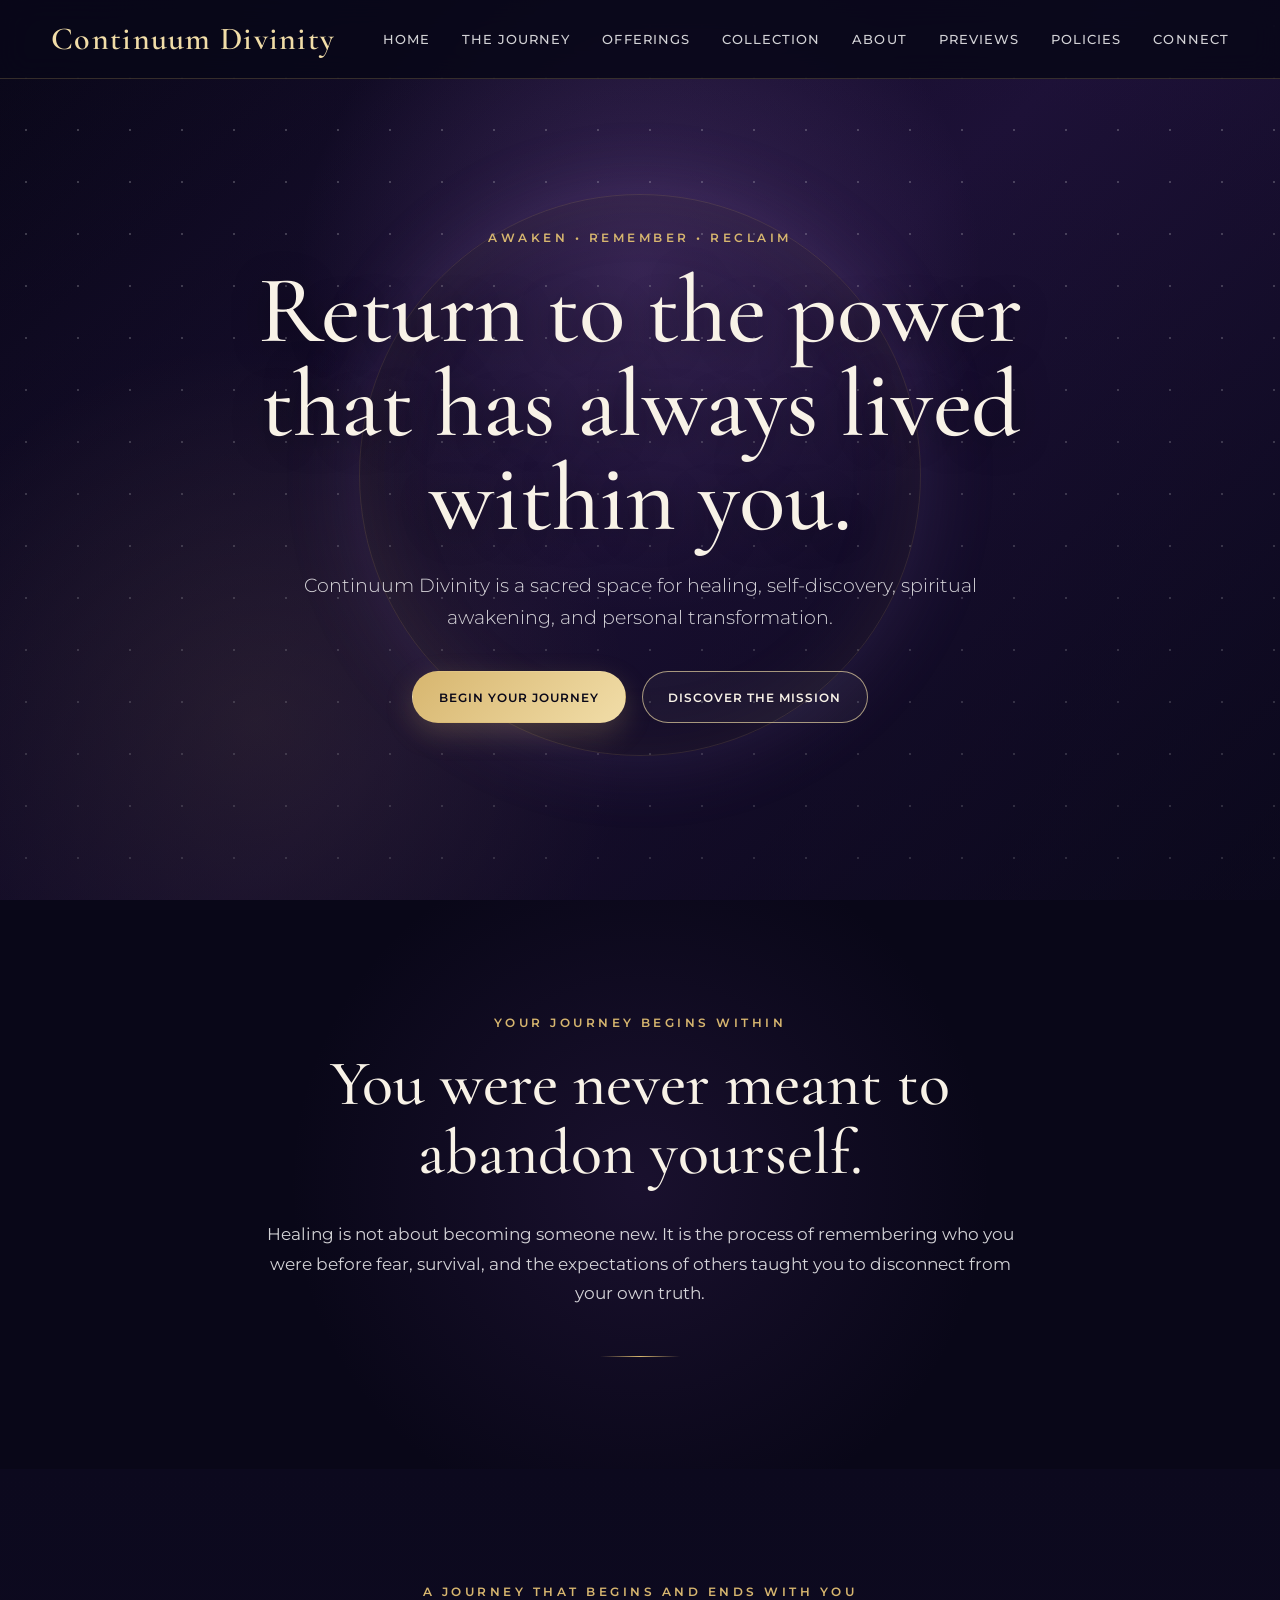
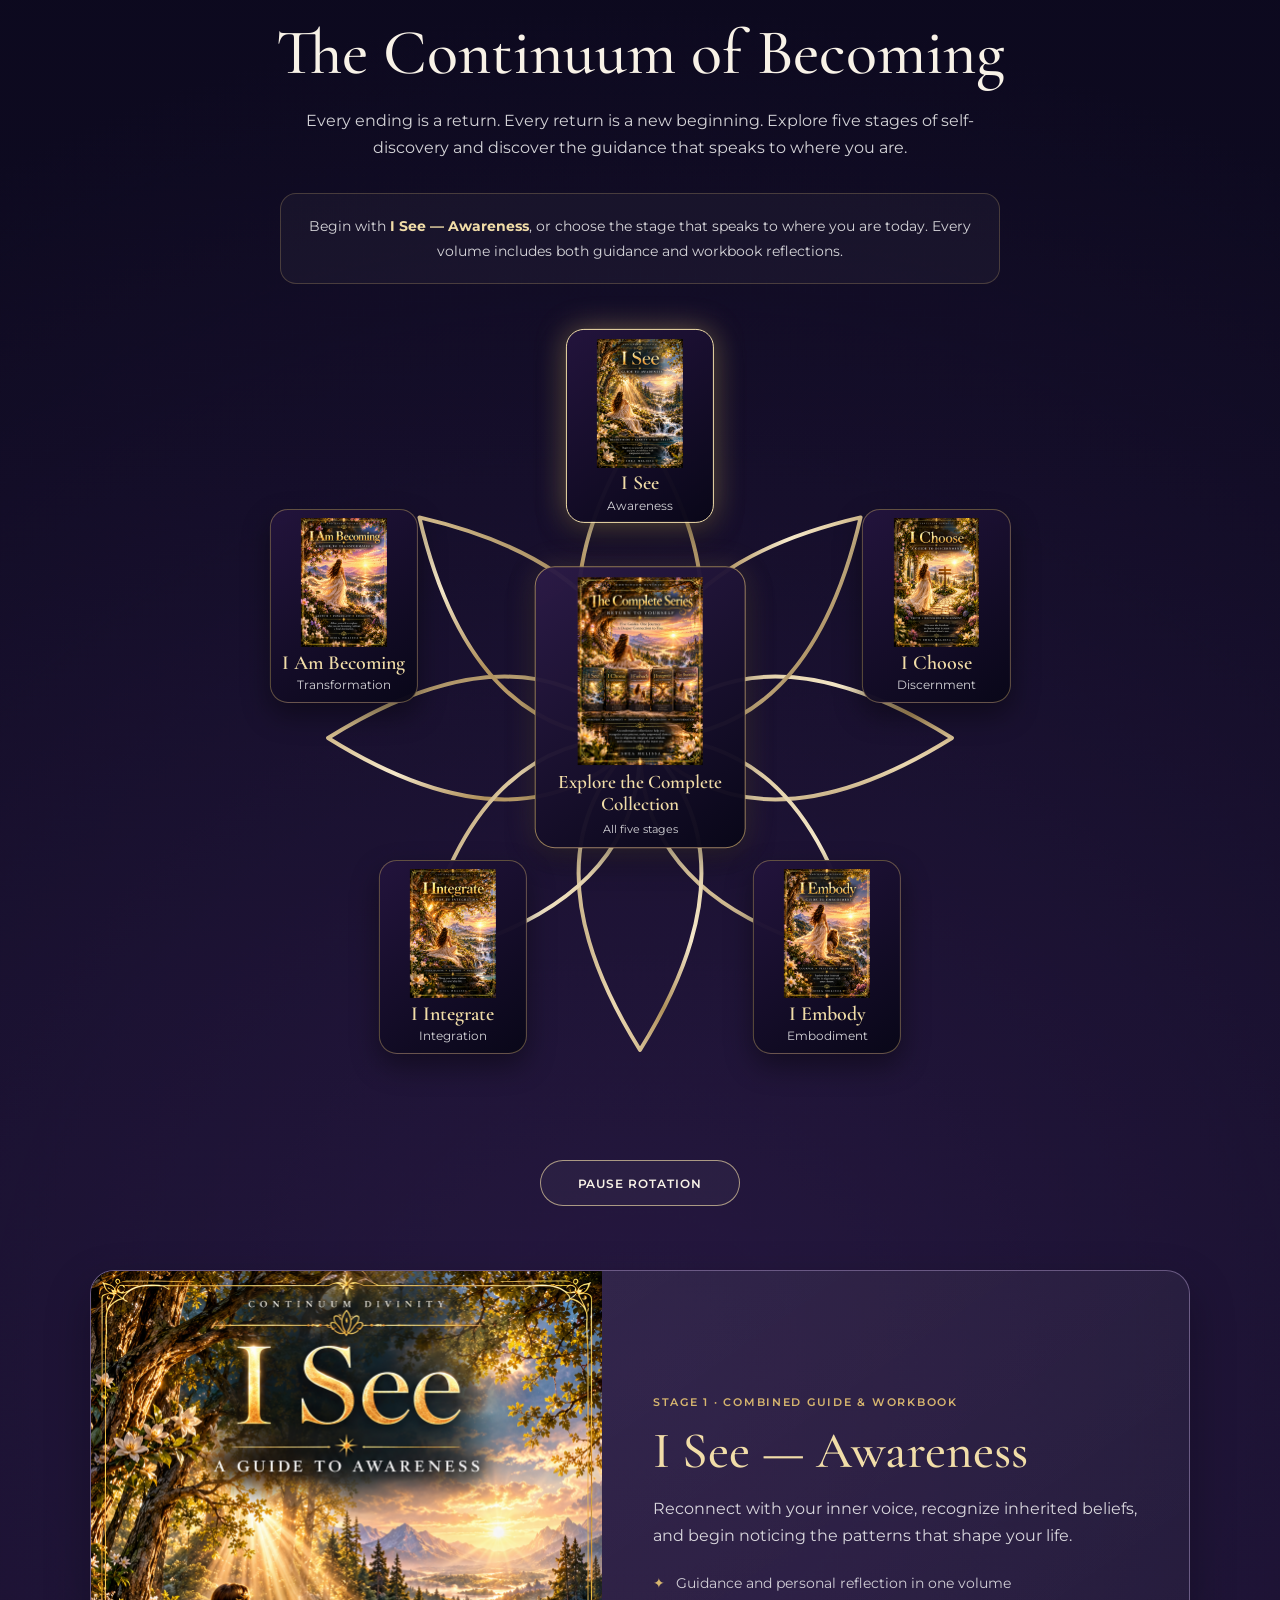
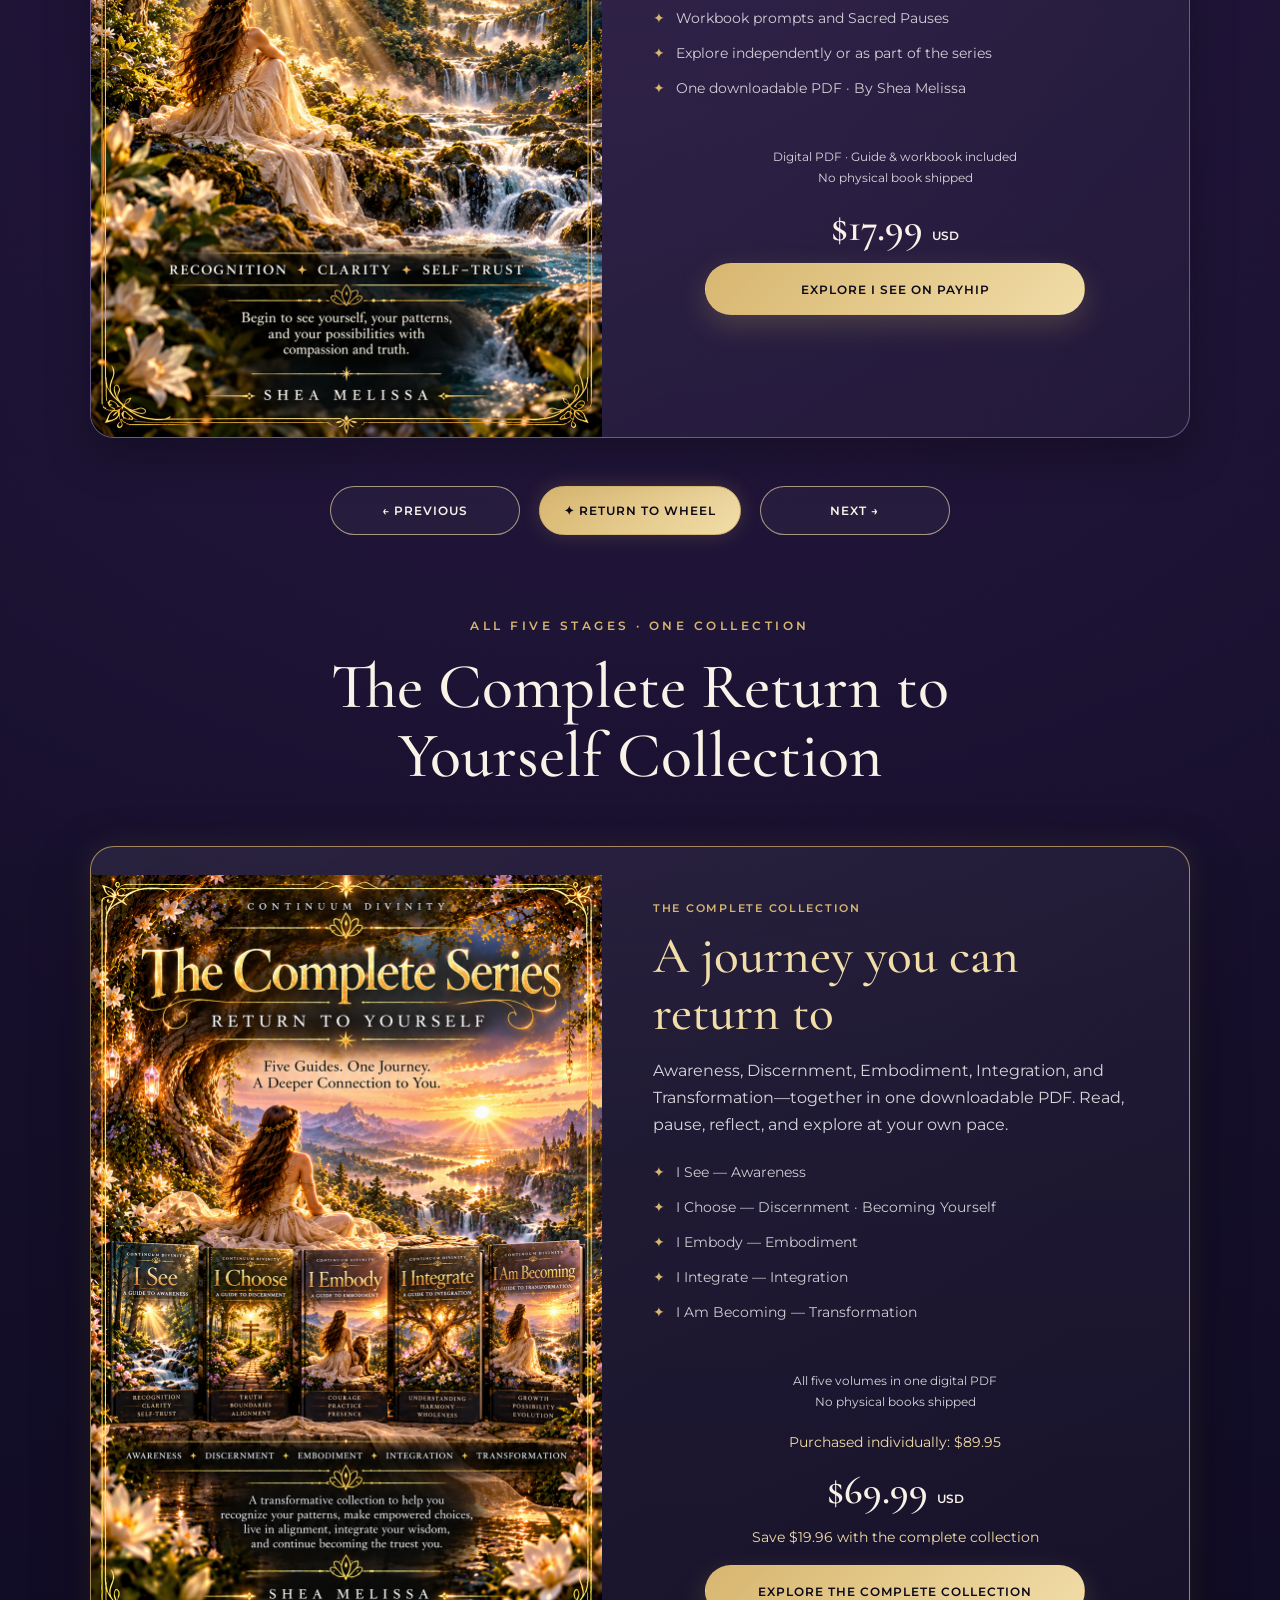
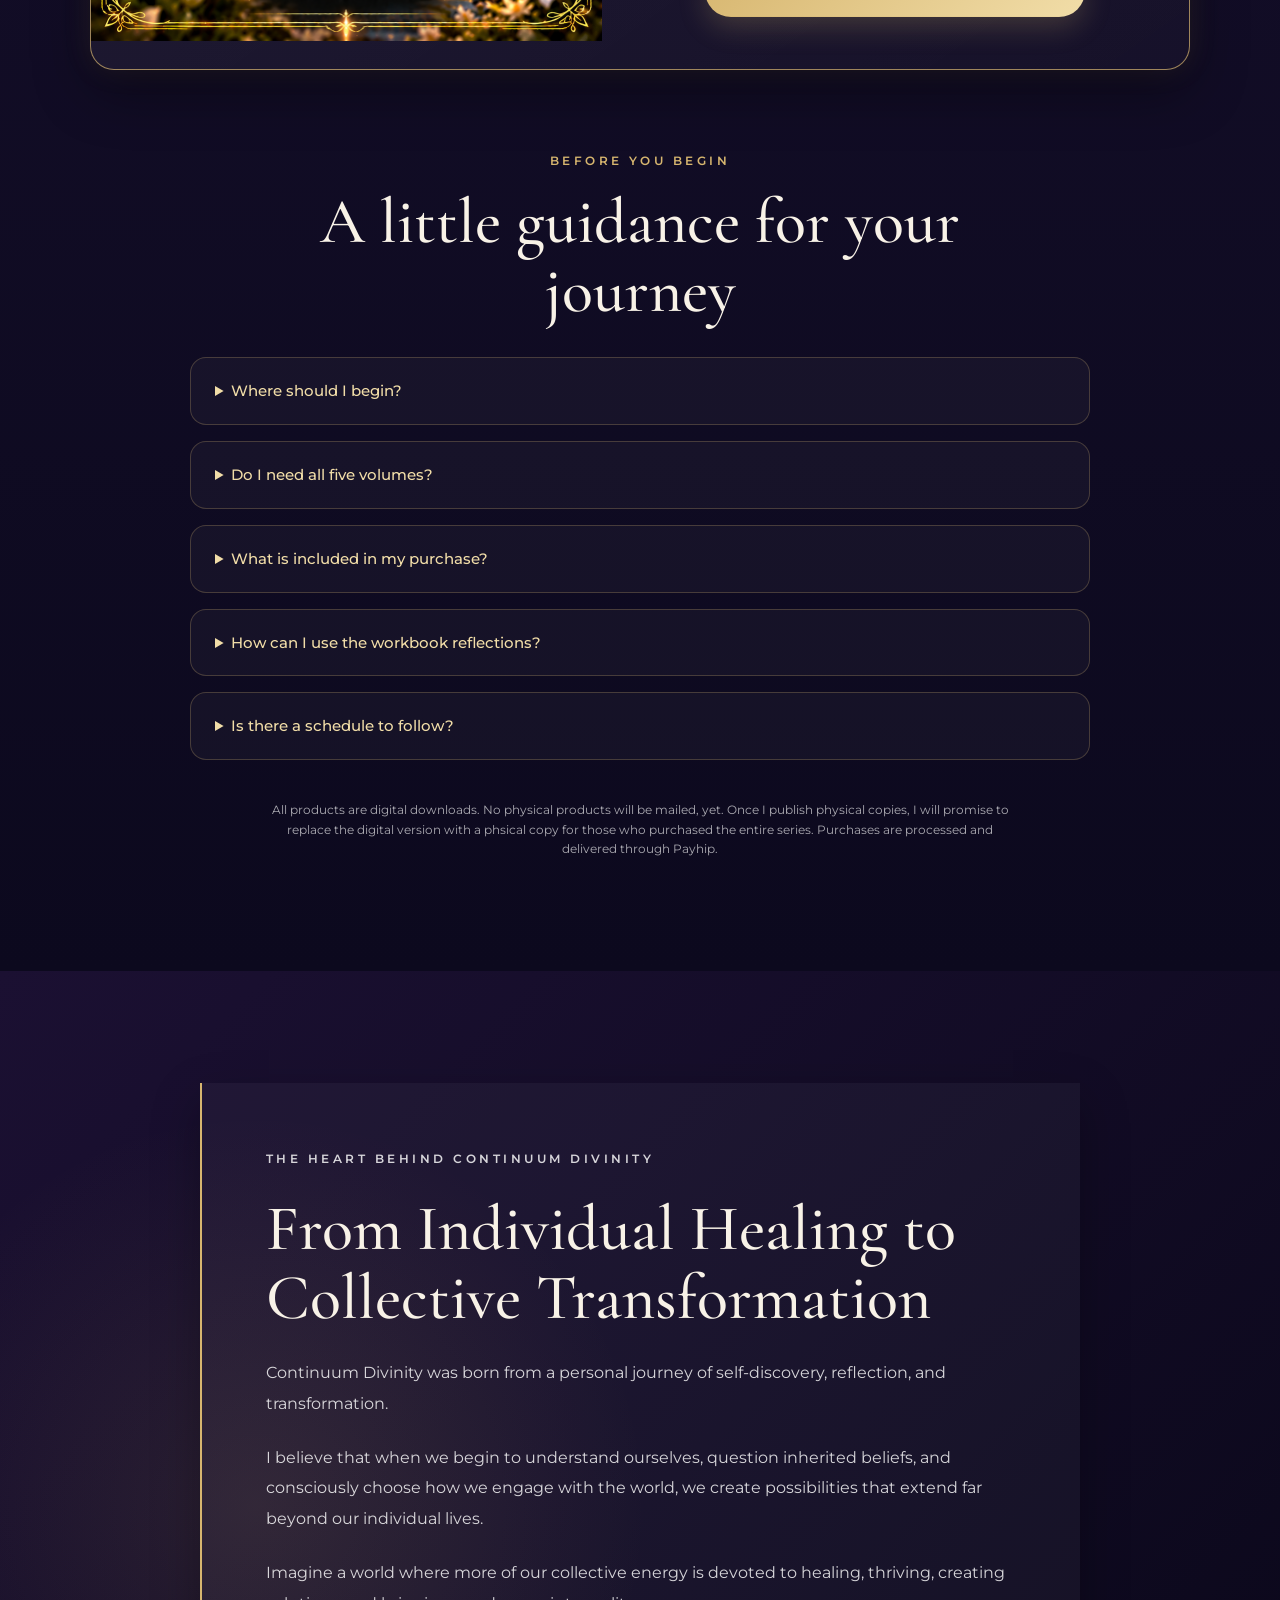
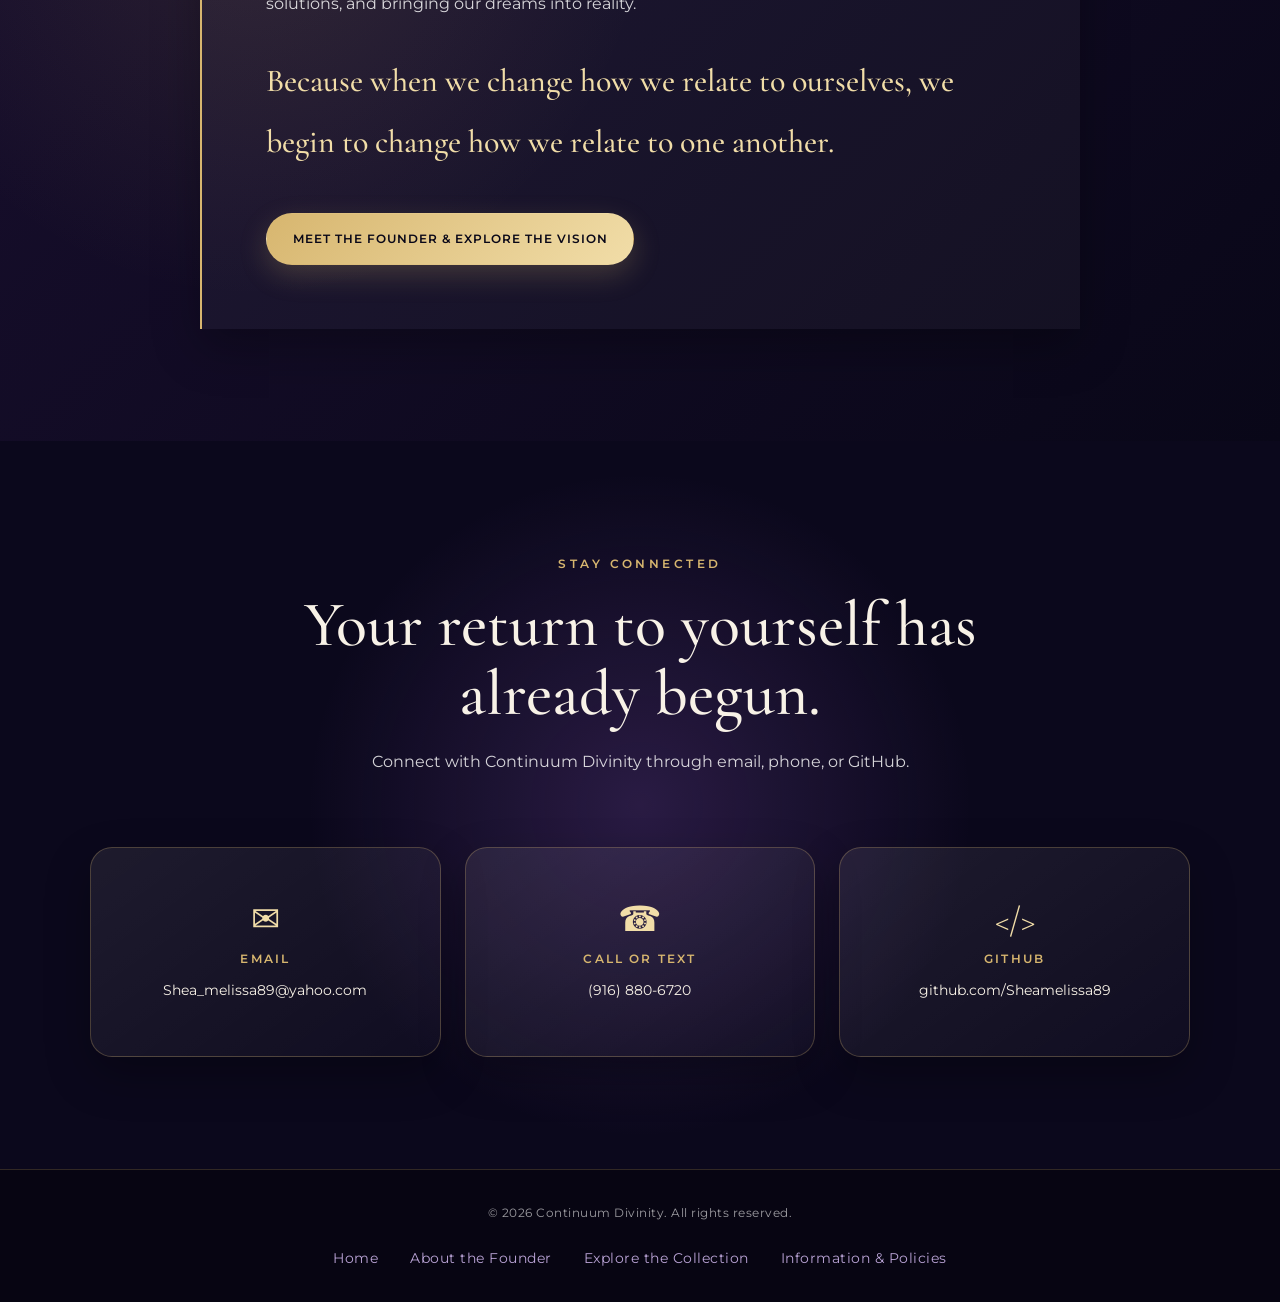
==== commit 1629020c: "Updating about me and previews" ====
--- a/index.html
+++ b/index.html
@@ -41,7 +41,9 @@
                 <li><a href="#journey">The Journey</a></li>
                 <li><a href="#offerings">Offerings</a></li>
                 <li><a href="#complete-collection">Collection</a></li>
-                <li><a href="#about">About</a></li>
+                <li><a href="about.html">About</a></li>
+                <li><a href="previews.html">Previews</a></li>
+                <li><a href="policies.html">Policies</a></li>
                 <li><a href="#contact">Connect</a></li>
             </ul>
 
@@ -845,34 +847,70 @@
 
             <p class="digital-product-notice">
                 All products are digital downloads.
-                No physical products will be mailed.
+                No physical products will be mailed, yet. Once I publish physical copies, I will promise to replace the digital version with a phsical copy for those who purchased the entire series. 
                 Purchases are processed and delivered through Payhip.
             </p>
 
         </section>
 
-        <!-- ABOUT -->
-        <section class="about-section" id="about">
-
-            <div class="about-content">
-                <p class="eyebrow">
-                    The heart of Continuum Divinity
-                </p>
-
-                <h2>
-                    Created from lived transformation
-                </h2>
-
-                <p>
-                    Continuum Divinity was created as a place where real
-                    experiences become pathways toward healing. It honors
-                    the strength required to survive while making space
-                    for something greater: the freedom to live as your
-                    fullest, most authentic self.
-                </p>
-            </div>
-
-        </section>
+        <!-- =====================================================
+     ABOUT THE FOUNDER PREVIEW
+     ===================================================== -->
+
+<section class="about-section" id="about">
+
+    <div class="about-content">
+
+        <p class="eyebrow">
+            The Heart Behind Continuum Divinity
+        </p>
+
+        <h2>
+            From Individual Healing
+            to Collective Transformation
+        </h2>
+
+        <p>
+            Continuum Divinity was born from a personal
+            journey of self-discovery, reflection,
+            and transformation.
+        </p>
+
+        <p>
+            I believe that when we begin to understand
+            ourselves, question inherited beliefs,
+            and consciously choose how we engage
+            with the world, we create possibilities
+            that extend far beyond our individual lives.
+        </p>
+
+        <p>
+            Imagine a world where more of our collective
+            energy is devoted to healing, thriving,
+            creating solutions, and bringing our
+            dreams into reality.
+        </p>
+
+        <p class="about-preview-highlight">
+            Because when we change how we relate
+            to ourselves, we begin to change
+            how we relate to one another.
+        </p>
+
+        <div class="about-preview-action">
+
+            <a
+                href="about.html"
+                class="button button-primary"
+            >
+                Meet the Founder &amp; Explore the Vision
+            </a>
+
+        </div>
+
+    </div>
+
+</section>
 
         <!-- CONTACT -->
         <section class="contact-section" id="contact">
@@ -941,6 +979,27 @@
             &copy; <span id="currentYear"></span>
             Continuum Divinity. All rights reserved.
         </p>
+        <!-- FOOTER NAVIGATION -->
+
+<nav class="footer-navigation" aria-label="Footer navigation">
+
+    <a href="index.html#home">
+        Home
+    </a>
+
+    <a href="about.html">
+        About the Founder
+    </a>
+
+    <a href="previews.html">
+        Explore the Collection
+    </a>
+
+    <a href="policies.html">
+        Information &amp; Policies
+    </a>
+
+</nav>
     </footer>
 
 </body>
--- a/style.css
+++ b/style.css
@@ -1336,4 +1336,1172 @@
         padding: 0 1rem 1rem;
         font-size: 0.84rem;
     }
+}
+
+
+/* ==========================================================
+   CONTINUUM DIVINITY
+   ABOUT THE FOUNDER PAGE
+   ========================================================== */
+
+/*
+   All styles are scoped to body.founder-page.
+
+   This prevents the About page from changing
+   the existing homepage, collection wheel,
+   product cards, or interactive elements.
+*/
+
+
+/* ==========================================================
+   FOUNDER PAGE FOUNDATION
+   ========================================================== */
+
+body.founder-page {
+    background: var(--midnight);
+    color: var(--cream);
+    overflow-x: hidden;
+}
+
+.founder-page main {
+    width: 100%;
+}
+
+.founder-page .founder-reading-container {
+    width: min(850px, 100%);
+    margin: 0 auto;
+}
+
+.founder-page .founder-reading-container > p {
+    margin-bottom: 1.65rem;
+    color: var(--soft-white);
+    font-size: 1.02rem;
+    line-height: 1.95;
+}
+
+.founder-page .founder-reading-container > .eyebrow {
+    margin-bottom: 1rem;
+    color: var(--gold);
+    font-size: 0.76rem;
+    line-height: 1.6;
+}
+
+.founder-page .founder-reading-container h2 {
+    margin-bottom: 2rem;
+    color: var(--light-gold);
+    font-family: "Cormorant Garamond", serif;
+    font-size: clamp(2.5rem, 5vw, 4.2rem);
+    font-weight: 500;
+    line-height: 1.1;
+}
+
+
+/* ==========================================================
+   FOUNDER HERO
+   ========================================================== */
+
+.founder-page .founder-hero {
+    position: relative;
+
+    min-height: 78vh;
+
+    padding: 145px 7% 100px;
+
+    display: flex;
+    align-items: center;
+    justify-content: center;
+
+    isolation: isolate;
+    overflow: hidden;
+
+    text-align: center;
+
+    background:
+        radial-gradient(
+            circle at 50% 35%,
+            rgba(151, 105, 197, 0.32),
+            transparent 42%
+        ),
+        radial-gradient(
+            circle at 20% 80%,
+            rgba(215, 182, 111, 0.13),
+            transparent 35%
+        ),
+        linear-gradient(
+            135deg,
+            #090718 0%,
+            #21133d 52%,
+            #0d0a20 100%
+        );
+}
+
+/* Subtle celestial stars */
+
+.founder-page .founder-hero::before {
+    position: absolute;
+    z-index: -2;
+    inset: 0;
+
+    opacity: 0.3;
+
+    background-image:
+        radial-gradient(
+            circle,
+            rgba(255, 255, 255, 0.8) 1px,
+            transparent 1px
+        );
+
+    background-size: 52px 52px;
+
+    content: "";
+}
+
+/* Decorative celestial circle */
+
+.founder-page .founder-hero::after {
+    position: absolute;
+    z-index: -1;
+
+    width: min(560px, 85vw);
+    aspect-ratio: 1 / 1;
+
+    border: 1px solid rgba(215, 182, 111, 0.18);
+    border-radius: 50%;
+
+    box-shadow:
+        0 0 80px rgba(162, 118, 211, 0.16),
+        inset 0 0 80px rgba(215, 182, 111, 0.08);
+
+    content: "";
+}
+
+.founder-page .founder-hero-content {
+    position: relative;
+    z-index: 2;
+
+    width: min(850px, 100%);
+}
+
+.founder-page .founder-hero h1 {
+    margin-bottom: 0.8rem;
+
+    color: var(--cream);
+
+    font-family: "Cormorant Garamond", serif;
+    font-size: clamp(3.7rem, 8vw, 6.5rem);
+    font-weight: 500;
+    line-height: 1;
+
+    text-shadow: 0 5px 35px rgba(0, 0, 0, 0.4);
+}
+
+.founder-page .founder-name {
+    margin-bottom: 1.5rem;
+
+    color: var(--light-gold);
+
+    font-family: "Cormorant Garamond", serif;
+    font-size: clamp(2rem, 4vw, 3rem);
+    font-weight: 500;
+    letter-spacing: 0.05em;
+}
+
+.founder-page .founder-hero-description {
+    max-width: 650px;
+    margin: 0 auto;
+
+    color: var(--soft-white);
+
+    font-size: clamp(1rem, 2vw, 1.2rem);
+    font-weight: 300;
+    line-height: 1.9;
+}
+
+.founder-page .founder-divider {
+    margin-top: 2.5rem;
+
+    color: var(--gold);
+
+    font-size: 1.8rem;
+}
+
+
+/* ==========================================================
+   SHARED FOUNDER SECTIONS
+   ========================================================== */
+
+.founder-page .founder-story-section,
+.founder-page .founder-philosophy-section,
+.founder-page .founder-vision-section,
+.founder-page .founder-invitation-section {
+    padding: 7rem 7%;
+}
+
+
+/* ==========================================================
+   PERSONAL JOURNEY
+   ========================================================== */
+
+.founder-page .founder-story-section {
+    background:
+        radial-gradient(
+            circle at 15% 30%,
+            rgba(215, 182, 111, 0.08),
+            transparent 40%
+        ),
+        var(--midnight);
+}
+
+
+/* ==========================================================
+   PHILOSOPHY SECTION
+   ========================================================== */
+
+.founder-page .founder-philosophy-section {
+    background:
+        radial-gradient(
+            circle at 85% 30%,
+            rgba(121, 76, 169, 0.2),
+            transparent 45%
+        ),
+        linear-gradient(
+            180deg,
+            #100b23,
+            #1a1030
+        );
+}
+
+
+/* ==========================================================
+   FIVE STAGES
+   ========================================================== */
+
+.founder-page .founder-stages {
+    margin: 3rem 0;
+
+    display: grid;
+    gap: 1rem;
+}
+
+.founder-page .founder-stage {
+    padding: 1.5rem 1.7rem;
+
+    display: grid;
+    grid-template-columns: 55px minmax(0, 1fr);
+    align-items: start;
+    gap: 1.2rem;
+
+    border: 1px solid rgba(215, 182, 111, 0.24);
+    border-radius: 16px;
+
+    background: rgba(255, 255, 255, 0.035);
+
+    transition:
+        border-color 0.3s ease,
+        background-color 0.3s ease,
+        transform 0.3s ease;
+}
+
+.founder-page .founder-stage:hover {
+    border-color: rgba(215, 182, 111, 0.65);
+
+    background: rgba(255, 255, 255, 0.055);
+
+    transform: translateY(-3px);
+}
+
+.founder-page .founder-stage-number {
+    color: var(--gold);
+
+    font-family: "Cormorant Garamond", serif;
+    font-size: 2.2rem;
+    font-weight: 600;
+    line-height: 1;
+}
+
+.founder-page .founder-stage h3 {
+    margin-bottom: 0.4rem;
+
+    color: var(--light-gold);
+
+    font-family: "Cormorant Garamond", serif;
+    font-size: clamp(1.55rem, 3vw, 2rem);
+    font-weight: 500;
+    line-height: 1.2;
+}
+
+.founder-page .founder-stage p {
+    color: var(--soft-white);
+
+    font-size: 0.92rem;
+    line-height: 1.8;
+}
+
+.founder-page .founder-stage-closing {
+    margin-top: 2rem;
+}
+
+
+/* ==========================================================
+   COLLECTIVE TRANSFORMATION
+   ========================================================== */
+
+.founder-page .founder-vision-section {
+    background:
+        radial-gradient(
+            circle at 50% 45%,
+            rgba(215, 182, 111, 0.09),
+            transparent 55%
+        ),
+        linear-gradient(
+            180deg,
+            #1a1030 0%,
+            #0b081c 100%
+        );
+}
+
+.founder-page .founder-vision-opening {
+    color: var(--light-gold) !important;
+
+    font-family: "Cormorant Garamond", serif;
+    font-size: clamp(1.65rem, 3vw, 2.2rem) !important;
+    font-weight: 500;
+    line-height: 1.5 !important;
+}
+
+.founder-page .founder-featured-statement {
+    margin: 4rem 0;
+    padding: 3.5rem 1.5rem;
+
+    display: flex;
+    flex-direction: column;
+    align-items: center;
+    gap: 1rem;
+
+    border-top: 1px solid rgba(215, 182, 111, 0.35);
+    border-bottom: 1px solid rgba(215, 182, 111, 0.35);
+
+    text-align: center;
+
+    background:
+        radial-gradient(
+            circle at center,
+            rgba(215, 182, 111, 0.08),
+            transparent 70%
+        );
+}
+
+.founder-page .founder-featured-statement span {
+    color: var(--gold);
+    font-size: 1.3rem;
+}
+
+.founder-page .founder-featured-statement h3 {
+    color: var(--light-gold);
+
+    font-family: "Cormorant Garamond", serif;
+    font-size: clamp(2.5rem, 6vw, 4.5rem);
+    font-weight: 500;
+    line-height: 1.15;
+}
+
+.founder-page .founder-vision-quote {
+    margin: 3rem 0;
+    padding: 1.5rem 2rem;
+
+    border-left: 2px solid var(--gold);
+
+    background: rgba(255, 255, 255, 0.035);
+
+    color: var(--cream);
+
+    font-family: "Cormorant Garamond", serif;
+    font-size: clamp(1.5rem, 3vw, 2.1rem);
+    font-weight: 500;
+    line-height: 1.5;
+}
+
+.founder-page .founder-vision-ending {
+    color: var(--light-gold) !important;
+
+    font-family: "Cormorant Garamond", serif;
+    font-size: clamp(1.6rem, 3vw, 2rem) !important;
+    line-height: 1.5 !important;
+}
+
+
+/* ==========================================================
+   CLOSING INVITATION
+   ========================================================== */
+
+.founder-page .founder-invitation-section {
+    background:
+        radial-gradient(
+            circle at 50% 20%,
+            rgba(121, 76, 169, 0.25),
+            transparent 50%
+        ),
+        #090718;
+}
+
+.founder-page .founder-affirmations {
+    margin: 3rem 0;
+    padding: 2.5rem;
+
+    border: 1px solid rgba(215, 182, 111, 0.22);
+    border-radius: 20px;
+
+    background:
+        linear-gradient(
+            145deg,
+            rgba(255, 255, 255, 0.055),
+            rgba(255, 255, 255, 0.02)
+        );
+
+    text-align: center;
+}
+
+.founder-page .founder-affirmations p {
+    margin-bottom: 1.4rem;
+
+    color: var(--soft-white);
+
+    font-family: "Cormorant Garamond", serif;
+    font-size: clamp(1.4rem, 3vw, 1.85rem);
+    line-height: 1.5;
+}
+
+.founder-page .founder-affirmations p:last-child {
+    margin-bottom: 0;
+}
+
+.founder-page .founder-affirmations .founder-becoming {
+    color: var(--light-gold);
+
+    font-size: clamp(1.8rem, 4vw, 2.5rem);
+    font-weight: 600;
+}
+
+
+/* ==========================================================
+   SIGNATURE
+   ========================================================== */
+
+.founder-page .founder-signature {
+    margin: 4rem 0 3rem;
+
+    text-align: center;
+}
+
+.founder-page .founder-signature > p:first-child {
+    margin-bottom: 0.8rem;
+
+    color: var(--soft-white);
+
+    font-family: "Cormorant Garamond", serif;
+    font-size: 1.6rem;
+    font-style: italic;
+}
+
+.founder-page .signature-name {
+    color: var(--light-gold);
+
+    font-family: "Cormorant Garamond", serif;
+    font-size: clamp(2.5rem, 5vw, 3.5rem);
+    font-weight: 600;
+    line-height: 1.2;
+}
+
+.founder-page .signature-title {
+    color: var(--gold);
+
+    font-size: 0.75rem;
+    font-weight: 500;
+    letter-spacing: 0.18em;
+    text-transform: uppercase;
+}
+
+
+/* ==========================================================
+   CALL TO ACTION
+   ========================================================== */
+
+.founder-page .founder-cta {
+    margin-top: 3rem;
+
+    display: flex;
+    flex-wrap: wrap;
+    align-items: center;
+    justify-content: center;
+    gap: 1rem;
+}
+
+.founder-page .founder-cta .button {
+    min-width: 230px;
+}
+
+
+/* ==========================================================
+   ACTIVE NAVIGATION LINK
+   ========================================================== */
+
+.founder-page .nav-links a[aria-current="page"] {
+    color: var(--light-gold);
+}
+
+.founder-page .nav-links a[aria-current="page"]::after {
+    width: 100%;
+}
+
+
+/* ==========================================================
+   TABLET
+   ========================================================== */
+
+@media (max-width: 900px) {
+
+    .founder-page .founder-story-section,
+    .founder-page .founder-philosophy-section,
+    .founder-page .founder-vision-section,
+    .founder-page .founder-invitation-section {
+        padding: 5.5rem 7%;
+    }
+
+    .founder-page .founder-hero {
+        min-height: 65vh;
+    }
+
+}
+
+
+/* ==========================================================
+   MOBILE
+   ========================================================== */
+
+@media (max-width: 600px) {
+
+    .founder-page .founder-hero {
+        min-height: 70svh;
+
+        padding: 120px 6% 70px;
+    }
+
+    .founder-page .founder-hero h1 {
+        font-size: clamp(3.2rem, 13vw, 4.5rem);
+    }
+
+    .founder-page .founder-story-section,
+    .founder-page .founder-philosophy-section,
+    .founder-page .founder-vision-section,
+    .founder-page .founder-invitation-section {
+        padding: 4.5rem 6%;
+    }
+
+    .founder-page .founder-reading-container > p {
+        font-size: 0.96rem;
+        line-height: 1.85;
+    }
+
+    .founder-page .founder-stage {
+        padding: 1.25rem;
+
+        grid-template-columns: 40px minmax(0, 1fr);
+        gap: 0.8rem;
+    }
+
+    .founder-page .founder-stage-number {
+        font-size: 1.8rem;
+    }
+
+    .founder-page .founder-stage h3 {
+        font-size: 1.55rem;
+    }
+
+    .founder-page .founder-stage p {
+        font-size: 0.85rem;
+    }
+
+    .founder-page .founder-featured-statement {
+        margin: 3rem 0;
+        padding: 2.5rem 0.5rem;
+    }
+
+    .founder-page .founder-vision-quote {
+        padding: 1.3rem;
+    }
+
+    .founder-page .founder-affirmations {
+        padding: 2rem 1.2rem;
+    }
+
+    .founder-page .founder-cta {
+        flex-direction: column;
+    }
+
+    .founder-page .founder-cta .button {
+        width: 100%;
+        min-width: 0;
+    }
+
+}
+
+
+/* ==========================================================
+   REDUCED MOTION ACCESSIBILITY
+   ========================================================== */
+
+@media (prefers-reduced-motion: reduce) {
+
+    .founder-page .founder-stage {
+        transition: none;
+    }
+
+    .founder-page .founder-stage:hover {
+        transform: none;
+    }
+
+}
+
+
+/* ==========================================================
+   HOMEPAGE — ABOUT FOUNDER PREVIEW
+   ========================================================== */
+
+.about-section .about-content > p {
+    margin-bottom: 1.5rem;
+    color: var(--soft-white);
+    line-height: 1.9;
+}
+
+.about-section .about-preview-highlight {
+    margin: 2rem 0;
+
+    color: var(--light-gold) !important;
+
+    font-family: "Cormorant Garamond", serif;
+    font-size: clamp(1.5rem, 3vw, 2rem) !important;
+    font-weight: 500;
+    line-height: 1.5;
+}
+
+.about-section .about-preview-action {
+    margin-top: 2.5rem;
+}
+
+.about-section .about-preview-action .button {
+    max-width: 100%;
+    white-space: normal;
+}
+
+/* ==========================================================
+   CONTINUUM DIVINITY
+   PREVIEWS & POLICIES PAGES
+   ========================================================== */
+
+
+/* ==========================================================
+   PAGE FOUNDATIONS
+   ========================================================== */
+
+body.previews-page,
+body.policies-page {
+    background: var(--midnight);
+    color: var(--cream);
+    overflow-x: hidden;
+}
+
+.previews-page main,
+.policies-page main {
+    width: 100%;
+}
+
+.previews-page .resource-reading-container,
+.policies-page .resource-reading-container {
+    width: min(1050px, 100%);
+    margin: 0 auto;
+}
+
+.previews-page .resource-reading-container > p,
+.policies-page .resource-reading-container > p {
+    margin-bottom: 1.6rem;
+    color: var(--soft-white);
+    font-size: 1rem;
+    line-height: 1.9;
+}
+
+.previews-page .resource-reading-container > .eyebrow,
+.policies-page .resource-reading-container > .eyebrow {
+    color: var(--gold);
+    font-size: 0.76rem;
+}
+
+.previews-page .resource-reading-container h2,
+.policies-page .resource-reading-container h2 {
+    margin-bottom: 2rem;
+    color: var(--light-gold);
+    font-family: "Cormorant Garamond", serif;
+    font-size: clamp(2.4rem, 5vw, 4rem);
+    font-weight: 500;
+    line-height: 1.15;
+}
+
+.policies-page .resource-reading-container h3 {
+    margin: 2rem 0 1rem;
+    color: var(--light-gold);
+    font-family: "Cormorant Garamond", serif;
+    font-size: 1.8rem;
+}
+
+
+/* ==========================================================
+   SHARED CELESTIAL HERO
+   ========================================================== */
+
+.previews-page .resource-hero,
+.policies-page .resource-hero {
+    position: relative;
+    min-height: 65vh;
+    padding: 145px 7% 90px;
+
+    display: flex;
+    align-items: center;
+    justify-content: center;
+
+    overflow: hidden;
+    isolation: isolate;
+    text-align: center;
+
+    background:
+        radial-gradient(
+            circle at 50% 35%,
+            rgba(151, 105, 197, 0.3),
+            transparent 45%
+        ),
+        linear-gradient(
+            135deg,
+            #090718,
+            #21133d 52%,
+            #0d0a20
+        );
+}
+
+.previews-page .resource-hero::before,
+.policies-page .resource-hero::before {
+    position: absolute;
+    z-index: -1;
+    inset: 0;
+
+    background-image:
+        radial-gradient(
+            circle,
+            rgba(255, 255, 255, 0.7) 1px,
+            transparent 1px
+        );
+
+    background-size: 55px 55px;
+    opacity: 0.25;
+    content: "";
+}
+
+.previews-page .resource-hero-content,
+.policies-page .resource-hero-content {
+    width: min(850px, 100%);
+}
+
+.previews-page .resource-hero h1,
+.policies-page .resource-hero h1 {
+    margin-bottom: 1.5rem;
+    color: var(--cream);
+    font-family: "Cormorant Garamond", serif;
+    font-size: clamp(3.4rem, 7vw, 6rem);
+    font-weight: 500;
+    line-height: 1.05;
+}
+
+.previews-page .resource-hero-content > p:not(.eyebrow),
+.policies-page .resource-hero-content > p:not(.eyebrow) {
+    max-width: 650px;
+    margin: 0 auto;
+    color: var(--soft-white);
+    font-size: 1.1rem;
+    line-height: 1.9;
+}
+
+.previews-page .resource-ornament,
+.policies-page .resource-ornament {
+    display: block;
+    margin-top: 2rem;
+    color: var(--gold);
+    font-size: 1.8rem;
+}
+
+
+/* ==========================================================
+   CONTENT SECTIONS
+   ========================================================== */
+
+.previews-page .resource-introduction,
+.previews-page .resource-collection-section,
+.previews-page .resource-closing-section,
+.policies-page .resource-information-section,
+.policies-page .resource-closing-section {
+    padding: 6rem 7%;
+}
+
+.previews-page .resource-introduction,
+.policies-page .resource-information-section {
+    background: var(--midnight);
+}
+
+.previews-page .resource-collection-section,
+.policies-page .resource-alternate {
+    background:
+        radial-gradient(
+            circle at 80% 20%,
+            rgba(121, 76, 169, 0.16),
+            transparent 45%
+        ),
+        #17102d;
+}
+
+.previews-page .resource-closing-section,
+.policies-page .resource-closing-section {
+    text-align: center;
+
+    background:
+        radial-gradient(
+            circle at 50% 30%,
+            rgba(215, 182, 111, 0.1),
+            transparent 55%
+        ),
+        #100b23;
+}
+
+
+/* ==========================================================
+   PREVIEW CARDS
+   ========================================================== */
+
+.previews-page .preview-grid {
+    display: grid;
+    grid-template-columns: repeat(2, minmax(0, 1fr));
+    gap: 2rem;
+    margin-top: 3rem;
+}
+
+.previews-page .preview-card {
+    display: flex;
+    flex-direction: column;
+    overflow: hidden;
+
+    border: 1px solid rgba(215, 182, 111, 0.25);
+    border-radius: 20px;
+
+    background: rgba(255, 255, 255, 0.035);
+
+    transition:
+        transform 0.3s ease,
+        border-color 0.3s ease,
+        box-shadow 0.3s ease;
+}
+
+.previews-page .preview-card:hover {
+    transform: translateY(-5px);
+    border-color: rgba(215, 182, 111, 0.65);
+    box-shadow: 0 15px 35px rgba(0, 0, 0, 0.2);
+}
+
+.previews-page .preview-card img {
+    display: block;
+    width: 100%;
+    height: 360px;
+    object-fit: contain;
+    padding: 1.5rem;
+
+    background:
+        radial-gradient(
+            circle at center,
+            rgba(185, 163, 213, 0.12),
+            transparent 70%
+        );
+}
+
+.previews-page .preview-card-content {
+    display: flex;
+    flex-direction: column;
+    flex: 1;
+    padding: 2rem;
+}
+
+.previews-page .preview-stage-label {
+    margin-bottom: 0.6rem;
+    color: var(--gold);
+    font-size: 0.75rem;
+    letter-spacing: 0.15em;
+    text-transform: uppercase;
+}
+
+.previews-page .preview-card h3 {
+    margin-bottom: 1rem;
+    color: var(--light-gold);
+    font-family: "Cormorant Garamond", serif;
+    font-size: 2rem;
+    font-weight: 500;
+}
+
+.previews-page .preview-card p {
+    flex: 1;
+    margin-bottom: 2rem;
+    color: var(--soft-white);
+    font-size: 0.95rem;
+    line-height: 1.8;
+}
+
+.previews-page .preview-card .button {
+    align-self: flex-start;
+    max-width: 100%;
+    white-space: normal;
+}
+
+
+/* ==========================================================
+   POLICIES LISTS
+   ========================================================== */
+
+.policies-page .founding-readers-list {
+    margin: 1.5rem 0 2rem;
+    padding-left: 1.5rem;
+}
+
+.policies-page .founding-readers-list li {
+    margin-bottom: 1rem;
+    color: var(--soft-white);
+    line-height: 1.8;
+}
+
+.policies-page .founding-readers-list li::marker {
+    color: var(--gold);
+}
+
+
+/* ==========================================================
+   RESOURCE BUTTONS
+   ========================================================== */
+
+.previews-page .resource-actions,
+.policies-page .resource-actions {
+    display: flex;
+    flex-wrap: wrap;
+    align-items: center;
+    justify-content: center;
+    gap: 1rem;
+    margin-top: 2.5rem;
+}
+
+.previews-page .resource-actions .button,
+.policies-page .resource-actions .button {
+    max-width: 100%;
+    white-space: normal;
+}
+
+
+/* ==========================================================
+   RESPONSIVE TABLET
+   ========================================================== */
+
+@media (max-width: 900px) {
+
+    .previews-page .resource-introduction,
+    .previews-page .resource-collection-section,
+    .previews-page .resource-closing-section,
+    .policies-page .resource-information-section,
+    .policies-page .resource-closing-section {
+        padding: 5rem 6%;
+    }
+
+    .previews-page .preview-grid {
+        gap: 1.5rem;
+    }
+
+    .previews-page .preview-card img {
+        height: 300px;
+    }
+
+}
+
+
+/* ==========================================================
+   RESPONSIVE MOBILE
+   ========================================================== */
+
+@media (max-width: 600px) {
+
+    .previews-page .resource-hero,
+    .policies-page .resource-hero {
+        min-height: 60svh;
+        padding: 120px 6% 65px;
+    }
+
+    .previews-page .resource-introduction,
+    .previews-page .resource-collection-section,
+    .previews-page .resource-closing-section,
+    .policies-page .resource-information-section,
+    .policies-page .resource-closing-section {
+        padding: 4rem 6%;
+    }
+
+    .previews-page .preview-grid {
+        grid-template-columns: 1fr;
+        gap: 1.5rem;
+    }
+
+    .previews-page .preview-card img {
+        height: 320px;
+    }
+
+    .previews-page .preview-card-content {
+        padding: 1.5rem;
+    }
+
+    .previews-page .preview-card .button {
+        width: 100%;
+        text-align: center;
+    }
+
+    .previews-page .resource-actions,
+    .policies-page .resource-actions {
+        flex-direction: column;
+    }
+
+    .previews-page .resource-actions .button,
+    .policies-page .resource-actions .button {
+        width: 100%;
+        text-align: center;
+    }
+
+}
+
+
+/* ==========================================================
+   ACCESSIBILITY
+   ========================================================== */
+
+@media (prefers-reduced-motion: reduce) {
+
+    .previews-page .preview-card {
+        transition: none;
+    }
+
+    .previews-page .preview-card:hover {
+        transform: none;
+    }
+
+}
+
+/* ==========================================================
+   SHARED FOOTER NAVIGATION
+   ========================================================== */
+
+.site-footer .footer-navigation {
+    display: flex;
+    flex-wrap: wrap;
+    justify-content: center;
+    align-items: center;
+    gap: 1rem 2rem;
+
+    margin-top: 1.5rem;
+}
+
+.site-footer .footer-navigation a {
+    color: var(--lavender);
+    font-size: 0.85rem;
+    text-decoration: none;
+
+    transition: color 0.25s ease;
+}
+
+.site-footer .footer-navigation a:hover,
+.site-footer .footer-navigation a:focus-visible {
+    color: var(--light-gold);
+    text-decoration: underline;
+}
+
+@media (max-width: 600px) {
+
+    .site-footer .footer-navigation {
+        flex-direction: column;
+        gap: 0.9rem;
+    }
+
+}
+
+/* ==========================================================
+   CONTINUUM DIVINITY — BOOK PREVIEW READERS
+   ========================================================== */
+
+.previews-page .preview-card-actions {
+    display: flex;
+    flex-wrap: wrap;
+    gap: 0.8rem;
+    margin-top: auto;
+}
+
+.previews-page .preview-card-actions .button {
+    flex: 1 1 180px;
+    text-align: center;
+    white-space: normal;
+}
+
+.previews-page .book-preview-section {
+    padding: 6rem 7%;
+
+    background:
+        radial-gradient(
+            circle at 50% 20%,
+            rgba(121, 76, 169, 0.16),
+            transparent 50%
+        ),
+        var(--midnight);
+}
+
+.previews-page .book-preview-section:nth-of-type(even) {
+    background: var(--deep-purple);
+}
+
+.previews-page .book-preview-reader {
+    margin-top: 2rem;
+    overflow: hidden;
+
+    border: 1px solid rgba(215, 182, 111, 0.35);
+    border-radius: 18px;
+
+    background: #ffffff;
+}
+
+.previews-page .book-preview-reader iframe {
+    display: block;
+    width: 100%;
+    height: 750px;
+    border: 0;
+}
+
+@media (max-width: 600px) {
+
+    .previews-page .book-preview-section {
+        padding: 4rem 6%;
+    }
+
+    .previews-page .book-preview-reader iframe {
+        height: 520px;
+    }
+
+    .previews-page .preview-card-actions {
+        flex-direction: column;
+    }
+
+    .previews-page .preview-card-actions .button {
+        flex: 0 0 auto;
+        width: 100%;
+    }
+
 }
